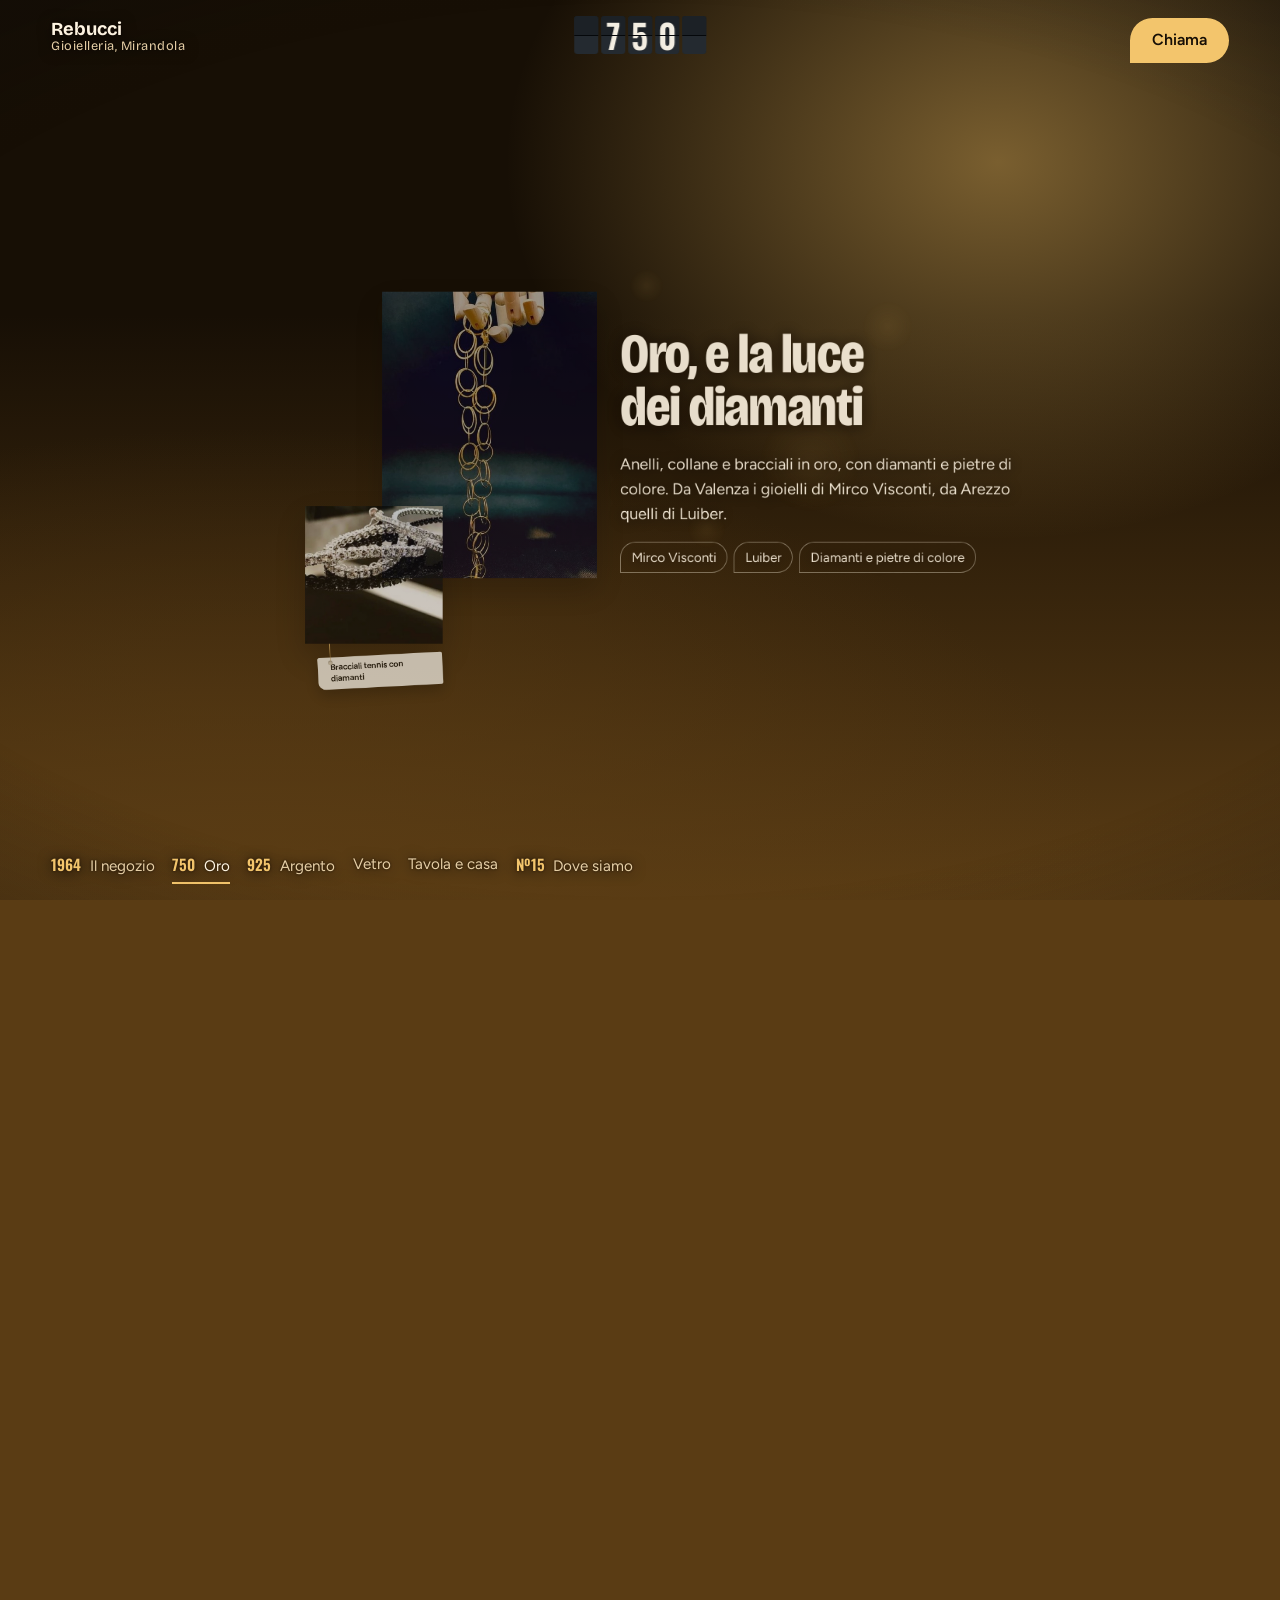
==== index.html @ 68f77fd0 "Niente nero scorrendo oltre l'ultima vetrina Blocca il rimbalzo di fine pagina (overscroll-behavior)" ====
<!doctype html>
<html lang="it" data-tone="soglia">
<head>
<meta charset="utf-8">
<meta name="viewport" content="width=device-width, initial-scale=1">
<!-- Bozza da mostrare alla cliente: togliere noindex quando il sito va online davvero -->
<meta name="robots" content="noindex, nofollow">
<title>Gioielleria Rebucci, Mirandola: gioielli, argento, vetro e oggetti per la casa</title>
<meta name="description" content="Gioielleria Rebucci, in via Cesare Battisti 15 a Mirandola. Dal 1964 gioielli in oro e argento, vetro di Murano, porcellane e oggetti per la casa.">
<meta property="og:type" content="website">
<meta property="og:locale" content="it_IT">
<meta property="og:title" content="Gioielleria Rebucci, Mirandola">
<meta property="og:description" content="Dal 1964 nel centro storico di Mirandola: oro, argento, vetro di Murano e la tavola.">
<meta property="og:url" content="https://manu-unimore.github.io/gioielleria-rebucci-preview/">
<meta property="og:image" content="https://manu-unimore.github.io/gioielleria-rebucci-preview/assets/foto/r05.jpg">
<meta name="theme-color" content="#0A1613">
<link rel="icon" href="assets/favicon.svg" type="image/svg+xml">
<link rel="apple-touch-icon" href="assets/apple-touch-icon.png">
<script>
  // Versione in profondità sempre attiva (anche su telefono), tranne con ?piatto.
  // Con "Riduci movimento" restano la profondità ma non gli effetti più mossi (classe .calmo).
  if (!/[?&]piatto(=|&|$)/.test(location.search)) {
    document.documentElement.classList.add('is-3d');
    if (matchMedia('(prefers-reduced-motion: reduce)').matches) document.documentElement.classList.add('calmo');
  }
</script>
<link rel="preconnect" href="https://fonts.googleapis.com">
<link rel="preconnect" href="https://fonts.gstatic.com" crossorigin>
<link rel="stylesheet" href="https://fonts.googleapis.com/css2?family=Bricolage+Grotesque:opsz,wdth,wght@12..96,75..100,400..800&family=Figtree:wght@400;600&family=Oswald:wght@600&display=swap">
<link rel="stylesheet" href="styles.css?v=6">
<script type="application/ld+json">
{
  "@context": "https://schema.org",
  "@type": "JewelryStore",
  "name": "Gioielleria Rebucci",
  "foundingDate": "1964",
  "telephone": "+39 347 749 6401",
  "email": "r_alessandra@me.com",
  "address": {
    "@type": "PostalAddress",
    "streetAddress": "Via Cesare Battisti 15",
    "postalCode": "41037",
    "addressLocality": "Mirandola",
    "addressRegion": "MO",
    "addressCountry": "IT"
  },
  "hasMap": "https://www.google.com/maps/search/?api=1&query=Gioielleria+Rebucci+Via+Cesare+Battisti+Mirandola",
  "sameAs": [
    "https://www.instagram.com/rebucci_gioielleria_mirandola/",
    "https://www.facebook.com/rebuccigioielleria/"
  ]
}
</script>
<script src="script.js?v=5" defer></script>
</head>
<body>
<!--
  PROPOSTA COMMERCIALE. Foto dall'archivio della gioielleria (portfolio 46vie).
  Da confermare con la titolare:
  - anno di apertura: 1964 nel testo ufficiale 46vie, 1963 sulla pagina Facebook;
  - numero civico: 15 (46vie) oppure 17 (Facebook);
  - orari di apertura: non pubblicati da nessuna parte, per ora il sito rimanda al telefono.
  Marchi e descrizioni verificati sui siti dei produttori il 17/09/2026 (vedi DESIGN.md).
-->
<a class="skip" href="#contenuto">Salta al contenuto</a>

<svg width="0" height="0" style="position:absolute" aria-hidden="true" focusable="false">
  <symbol id="gemma" viewBox="0 0 240 200">
    <path d="M70 20 H170 L230 76 L120 190 L10 76 Z M10 76 H230 M70 20 L96 76 L120 20 L144 76 L170 20 M96 76 L120 190 L144 76"
          fill="none" stroke="currentColor" stroke-width="3" stroke-linejoin="round" />
  </symbol>
</svg>

<header class="hud" role="banner">
  <a class="brand" href="#soglia"><span class="brand-name">Rebucci</span> <span class="brand-sub">Gioielleria, Mirandola</span></a>
  <p class="clock" role="img" aria-label="Vetrina: dal 1964">
    <span class="flap" data-v=" " aria-hidden="true"><span class="h t"><i> </i></span><span class="h b"><i> </i></span><span class="f ft"><i> </i></span><span class="f fb"><i> </i></span></span><span class="flap" data-v="1" aria-hidden="true"><span class="h t"><i>1</i></span><span class="h b"><i>1</i></span><span class="f ft"><i>1</i></span><span class="f fb"><i>1</i></span></span><span class="flap" data-v="9" aria-hidden="true"><span class="h t"><i>9</i></span><span class="h b"><i>9</i></span><span class="f ft"><i>9</i></span><span class="f fb"><i>9</i></span></span><span class="flap" data-v="6" aria-hidden="true"><span class="h t"><i>6</i></span><span class="h b"><i>6</i></span><span class="f ft"><i>6</i></span><span class="f fb"><i>6</i></span></span><span class="flap" data-v="4" aria-hidden="true"><span class="h t"><i>4</i></span><span class="h b"><i>4</i></span><span class="f ft"><i>4</i></span><span class="f fb"><i>4</i></span></span>
  </p>
  <a class="btn btn-call" href="tel:+393477496401">Chiama</a>
  <nav class="index" aria-label="Vetrine">
    <ol>
      <li><a href="#soglia"><span class="n">1964</span> Il negozio</a></li>
      <li><a href="#oro"><span class="n">750</span> Oro</a></li>
      <li><a href="#argento"><span class="n">925</span> Argento</a></li>
      <li><a href="#vetro">Vetro</a></li>
      <li><a href="#tavola">Tavola e casa</a></li>
      <li><a href="#visita"><span class="n">Nº15</span> Dove siamo</a></li>
    </ol>
  </nav>
</header>

<div class="stage">
  <div class="skies" aria-hidden="true">
    <div class="sky" data-tone="soglia"></div>
    <div class="sky" data-tone="oro"></div>
    <div class="sky" data-tone="argento"></div>
    <div class="sky" data-tone="vetro"></div>
    <div class="sky" data-tone="tavola"></div>
    <div class="sky" data-tone="visita"></div>
  </div>
  <main class="world" id="contenuto" tabindex="-1">

    <section class="ch" id="soglia" data-tone="soglia" data-z="0" data-code="1964" data-label="dal 1964" aria-labelledby="t-soglia">
      <div class="plane copy" data-x="-17" data-y="2" data-xm="0" data-ym="12">
        <p class="ora">Dal 1964</p>
        <h1 id="t-soglia">Gioielleria Rebucci <span class="sub">Mirandola</span></h1>
        <p class="motto">Nel cuore del centro storico.</p>
        <p class="lead">Una tradizione di gioielleria e oggettistica riconoscibile per un gusto raffinato e originale e per un costante spirito di innovazione.</p>
        <p class="hint" aria-hidden="true"><span class="hint-line"></span><span class="hint-wheel">Scorri con la rotella: si entra in vetrina</span><span class="hint-touch">Scorri col dito: si entra in vetrina</span></p>
        <p class="semplice"><a href="?piatto">Versione semplice, senza animazioni</a></p>
      </div>
      <figure class="plane photo square" data-dz="520" data-x="24" data-y="-3" data-xm="0" data-ym="-30">
        <button class="zoom" type="button" aria-label="Ingrandisci: Anello con una fila di brillanti su fondo blu scuro">
        <img src="assets/foto/r05.jpg" width="1136" height="1079" fetchpriority="high"
             alt="Anello con una fila di brillanti su fondo blu scuro">
        </button>
        <figcaption class="cartellino"><b>Anello con brillanti</b></figcaption>
      </figure>
      <div class="plane deco gem" data-dz="780" data-x="60" data-y="36" data-xm="40" data-ym="-44" aria-hidden="true"><svg><use href="#gemma"/></svg></div>
      <div class="plane deco gem small-gem" data-dz="1040" data-x="20" data-y="-52" data-xm="-40" data-ym="-46" aria-hidden="true"><svg><use href="#gemma"/></svg></div>
    </section>

    <section class="ch" id="oro" data-tone="oro" data-z="1600" data-code="750" data-label="oro, 750 millesimi" aria-labelledby="t-oro">
      <div class="plane copy" data-x="18" data-y="0" data-xm="0" data-ym="12">
        <p class="ora">750 millesimi</p>
        <h2 id="t-oro">Oro, e la luce dei diamanti</h2>
        <p class="lead">Anelli, collane e bracciali in oro, con diamanti e pietre di colore. Da Valenza i gioielli di Mirco Visconti, da Arezzo quelli di Luiber.</p>
        <ul class="items">
          <li>Mirco Visconti</li>
          <li>Luiber</li>
          <li>Diamanti e pietre di colore</li>
        </ul>
      </div>
      <figure class="plane photo tall" data-dz="500" data-x="-21" data-y="-3" data-xm="-8" data-ym="-24">
        <button class="zoom" type="button" aria-label="Ingrandisci: Collana a maglie ovali dorate appesa a una mano di legno">
        <img src="assets/foto/r26.jpg" width="593" height="721" loading="lazy" decoding="async"
             alt="Collana a maglie ovali dorate appesa a una mano di legno">
        </button>
        <figcaption class="cartellino destra"><b>Collana a maglie ovali</b></figcaption>
      </figure>
      <figure class="plane photo small" data-dz="300" data-x="-33" data-y="22" data-xm="24" data-ym="-16">
        <button class="zoom" type="button" aria-label="Ingrandisci: Bracciali tennis con diamanti su un piano nero lucido">
        <img src="assets/foto/r11.jpg" width="552" height="577" loading="lazy" decoding="async"
             alt="Bracciali tennis con diamanti su un piano nero lucido">
        </button>
        <figcaption class="cartellino"><b>Bracciali tennis con diamanti</b></figcaption>
      </figure>
      <div class="plane deco glints" data-dz="700" data-x="0" data-y="-8" data-xm="0" data-ym="-8" aria-hidden="true"><i></i><i></i><i></i><i></i><i></i><i></i></div>
    </section>

    <section class="ch" id="argento" data-tone="argento" data-z="3200" data-code="925" data-label="argento, 925 millesimi" aria-labelledby="t-argento">
      <div class="plane copy" data-x="-17" data-y="1" data-xm="0" data-ym="12">
        <p class="ora">925 millesimi</p>
        <h2 id="t-argento">Argento da portare e da tenere in casa</h2>
        <p class="lead">Le fusioni di Giovanni Raspini, l&rsquo;argenteria decorativa di Argenesi e i gioielli in argento di Le Monde des Bijoux: da indossare, da regalare, da mettere in casa.</p>
        <ul class="items">
          <li>Giovanni Raspini</li>
          <li>Argenesi</li>
          <li>Le Monde des Bijoux</li>
        </ul>
      </div>
      <figure class="plane photo tall" data-dz="540" data-x="22" data-y="-3" data-xm="8" data-ym="-28">
        <button class="zoom" type="button" aria-label="Ingrandisci: Barattolo in vetro con coperchio a coccodrillo, cornice, anello e bracciali di Giovanni Raspini">
        <img src="assets/foto/r13.jpg" width="801" height="962" loading="lazy" decoding="async"
             alt="Barattolo in vetro con coperchio a coccodrillo, cornice, anello e bracciali di Giovanni Raspini">
        </button>
        <figcaption class="cartellino"><b>Barattolo e bracciali</b><span>Giovanni Raspini</span></figcaption>
      </figure>
      <figure class="plane photo small" data-dz="320" data-x="34" data-y="23" data-xm="-26" data-ym="-30">
        <button class="zoom" type="button" aria-label="Ingrandisci: Pendente in argento a forma di corona, tra foglie e bacche">
        <img src="assets/foto/r25.jpg" width="561" height="532" loading="lazy" decoding="async"
             alt="Pendente in argento a forma di corona, tra foglie e bacche">
        </button>
        <figcaption class="cartellino"><b>Pendente a corona</b><span>Argento</span></figcaption>
      </figure>
      <div class="plane deco gem" data-dz="860" data-x="62" data-y="-40" data-xm="40" data-ym="-44" aria-hidden="true"><svg><use href="#gemma"/></svg></div>
    </section>

    <section class="ch" id="vetro" data-tone="vetro" data-z="4800" data-code="VETRO" data-label="vetro" aria-labelledby="t-vetro">
      <div class="plane copy" data-x="17" data-y="1" data-xm="0" data-ym="12">
        <p class="ora">Vetro</p>
        <h2 id="t-vetro">Vetro di Murano e cristallo</h2>
        <p class="lead">Accanto ai gioielli, bicchieri, calici e lampade: il vetro di Murano e gli oggetti di Zafferano, da guardare in controluce.</p>
        <ul class="items">
          <li>Murano</li>
          <li>Zafferano</li>
        </ul>
      </div>
      <figure class="plane photo tall" data-dz="560" data-x="-22" data-y="-3" data-xm="-8" data-ym="-22">
        <button class="zoom" type="button" aria-label="Ingrandisci: Bicchieri in vetro soffiato blu e azzurro, a righe, a spirale e a pois">
        <img src="assets/foto/r20-vetro-blu.jpg" width="492" height="589" loading="lazy" decoding="async"
             alt="Bicchieri in vetro soffiato blu e azzurro, a righe, a spirale e a pois">
        </button>
        <figcaption class="cartellino destra"><b>Bicchieri in vetro soffiato</b></figcaption>
      </figure>
      <figure class="plane photo small" data-dz="300" data-x="-35" data-y="23" data-xm="24" data-ym="-14">
        <button class="zoom" type="button" aria-label="Ingrandisci: Calice da vino in cristallo su fondo nero">
        <img src="assets/foto/r19.jpg" width="685" height="630" loading="lazy" decoding="async"
             alt="Calice da vino in cristallo su fondo nero">
        </button>
        <figcaption class="cartellino"><b>Calice in cristallo</b></figcaption>
      </figure>
      <div class="plane deco glints cool" data-dz="700" data-x="0" data-y="-8" data-xm="0" data-ym="-8" aria-hidden="true"><i></i><i></i><i></i><i></i><i></i><i></i></div>
    </section>

    <section class="ch" id="tavola" data-tone="tavola" data-z="6400" data-code="CASA" data-label="tavola e casa" aria-labelledby="t-tavola">
      <div class="plane copy center" data-x="0" data-y="4" data-xm="0" data-ym="10">
        <p class="ora">Tavola e casa</p>
        <h2 id="t-tavola">La tavola, la casa, i regali</h2>
        <p class="lead">Porcellane di Capodimonte Sbordone, ceramiche Lamart, gli oggetti di Mario Luca Giusti, la biancheria di Le Jacquard Fran&ccedil;ais e le bomboniere Hervit. Per apparecchiare, per regalare, per le ricorrenze.</p>
        <ul class="items">
          <li>Sbordone</li>
          <li>Lamart</li>
          <li>Mario Luca Giusti</li>
          <li>Le Jacquard Fran&ccedil;ais</li>
          <li>Hervit</li>
        </ul>
      </div>
      <figure class="plane photo frame" data-dz="260" data-x="-44" data-y="-6" data-xm="-40" data-ym="-28" data-ry="62">
        <button class="zoom" type="button" aria-label="Ingrandisci: Piatti in porcellana decorati con pietre preziose dipinte in blu">
        <img src="assets/foto/r15.jpg" width="1180" height="1122" loading="lazy" decoding="async"
             alt="Piatti in porcellana decorati con pietre preziose dipinte in blu">
        </button>
        <figcaption class="cartellino"><b>Piatti con pietre dipinte</b><span>Porcellana</span></figcaption>
      </figure>
      <figure class="plane photo frame" data-dz="620" data-x="44" data-y="-4" data-xm="40" data-ym="-30" data-ry="-62">
        <button class="zoom" type="button" aria-label="Ingrandisci: Piatti decorati e calici in cristallo apparecchiati su un tavolo scuro">
        <img src="assets/foto/r14.jpg" width="1180" height="1122" loading="lazy" decoding="async"
             alt="Piatti decorati e calici in cristallo apparecchiati su un tavolo scuro">
        </button>
        <figcaption class="cartellino"><b>La tavola apparecchiata</b></figcaption>
      </figure>
      <figure class="plane photo frame" data-dz="980" data-x="-52" data-y="-2" data-xm="-40" data-ym="-34" data-ry="62">
        <button class="zoom" type="button" aria-label="Ingrandisci: Tazza e barattolo in porcellana con decori floreali">
        <img src="assets/foto/r18.jpg" width="593" height="621" loading="lazy" decoding="async"
             alt="Tazza e barattolo in porcellana con decori floreali">
        </button>
        <figcaption class="cartellino"><b>Tazza e barattolo a fiori</b><span>Porcellana</span></figcaption>
      </figure>
    </section>

    <section class="ch" id="visita" data-tone="visita" data-z="8000" data-code="Nº15" data-label="via Cesare Battisti 15" aria-labelledby="t-visita">
      <div class="plane copy visit" data-x="-17" data-y="0" data-xm="0" data-ym="6">
        <p class="ora">Nº 15</p>
        <h2 id="t-visita">Vieni a trovarci in centro</h2>
        <dl class="hours">
          <div><dt>Indirizzo</dt><dd>Via Cesare Battisti 15, 41037 Mirandola (MO)</dd></div>
          <div><dt>Telefono</dt><dd><a href="tel:+393477496401">347 749 6401</a></dd></div>
          <div><dt>Email</dt><dd><a href="mailto:r_alessandra@me.com">r_alessandra@me.com</a></dd></div>
        </dl>
        <p class="note">Per orari, appuntamenti e richieste su un pezzo in particolare, telefona o scrivi ad Alessandra.</p>
        <p class="actions">
          <a class="btn" id="cta-call" href="tel:+393477496401">Chiama</a>
          <a class="btn btn-ghost" href="mailto:r_alessandra@me.com">Scrivi</a>
          <a class="btn btn-ghost" href="https://www.google.com/maps/search/?api=1&amp;query=Gioielleria+Rebucci+Via+Cesare+Battisti+Mirandola" target="_blank" rel="noopener">Apri in Google Maps</a>
        </p>
        <p class="fine"><a href="https://www.instagram.com/rebucci_gioielleria_mirandola/" target="_blank" rel="noopener">Instagram</a> &middot; <a href="https://www.facebook.com/rebuccigioielleria/" target="_blank" rel="noopener">Facebook</a></p>
      </div>
      <figure class="plane photo tall" data-dz="620" data-x="30" data-y="-2" data-xm="0" data-ym="-54">
        <button class="zoom" type="button" aria-label="Ingrandisci: Anelli con pietre di colore sugli espositori neri della vetrina">
        <img src="assets/foto/r08.jpg" width="1136" height="1079" loading="lazy" decoding="async"
             alt="Anelli con pietre di colore sugli espositori neri della vetrina">
        </button>
        <figcaption class="cartellino"><b>Anelli con pietre di colore</b></figcaption>
      </figure>
    </section>

  </main>
</div>
<div class="vignette" aria-hidden="true"></div>
<div class="sweep" aria-hidden="true"></div>
<div class="ingresso" aria-hidden="true">
  <p class="insegna">Rebucci</p>
  <p class="insegna-sub">Gioielleria &middot; Mirandola &middot; dal 1964</p>
  <p class="insegna-hint">Scorri per entrare</p>
</div>
<dialog class="luce" id="luce" closedby="any" aria-label="Foto ingrandita">
  <button class="luce-chiudi btn btn-ghost" type="button">Chiudi</button>
  <img alt="">
  <p class="luce-testo"></p>
</dialog>
<div class="spacer" aria-hidden="true"></div>
</body>
</html>
---- styles.css ----
/* Gioielleria Rebucci: dentro la vetrina, in profondità. Token in DESIGN.md */

/* ---------- Toni per materiale ---------- */
[data-tone="soglia"]  { --sky-a:#0A1613; --sky-b:#1E3A34; --glow:#C9A25E; --ink:#F2EFE7; --soft:#B9C6BF; --accent:#D8B06A; --on-accent:#0A1613; }
[data-tone="oro"]     { --sky-a:#170F05; --sky-b:#5A3C14; --glow:#F2C063; --ink:#FFF5E3; --soft:#E6CFA6; --accent:#F3C56C; --on-accent:#170F05; }
[data-tone="argento"] { --sky-a:#B7BEC3; --sky-b:#E9ECEC; --glow:#FFFFFF; --ink:#121619; --soft:#394248; --accent:#22343D; --on-accent:#F2F5F6; }
[data-tone="vetro"]   { --sky-a:#041A18; --sky-b:#0C5249; --glow:#45D4B8; --ink:#E8FBF6; --soft:#AEE0D5; --accent:#7EE2CD; --on-accent:#041A18; }
[data-tone="tavola"]  { --sky-a:#CFD8E6; --sky-b:#F3F1EC; --glow:#FFFFFF; --ink:#0F1A33; --soft:#33415E; --accent:#1F3F8F; --on-accent:#F4F6FB; }
[data-tone="visita"]  { --sky-a:#06100E; --sky-b:#132622; --glow:#A67C3D; --ink:#ECEAE3; --soft:#ADB8B2; --accent:#C9A25E; --on-accent:#06100E; }

:root {
  --f-display: "Bricolage Grotesque", "Arial Narrow", system-ui, sans-serif;
  --f-body: "Figtree", system-ui, -apple-system, "Segoe UI", sans-serif;
  --f-flap: "Oswald", "Arial Narrow", Impact, sans-serif;
  --gutter: max(1rem, 4vw);
}

*, *::before, *::after { box-sizing: border-box; }
html { color-scheme: dark; -webkit-text-size-adjust: 100%; }
body {
  margin: 0;
  font: 400 1.0625rem/1.55 var(--f-body);
  background: #06100E;
  color: #ECEAE3;
}
img { display: block; max-width: 100%; height: auto; }
figure { margin: 0; }
a { color: inherit; }

h1, h2 {
  font-family: var(--f-display);
  font-variation-settings: "wdth" 82;
  font-weight: 760;
  line-height: .95;
  letter-spacing: -.02em;
  margin: 0 0 .35em;
  text-wrap: balance;
}
h1 { font-size: clamp(3rem, 8.4vw, 7.4rem); }
h1 .sub { display: block; font-weight: 420; font-size: .52em; letter-spacing: 0; color: var(--accent); margin-top: .12em; }
h2 { font-size: clamp(2.3rem, 5.6vw, 4.8rem); }

.skip {
  position: fixed; left: 1rem; top: -4rem; z-index: 100;
  background: #FFFFFF; color: #0A1613; padding: .7rem 1rem; font-weight: 600; text-decoration: none;
}
.skip:focus { top: 1rem; }

/* Focus a doppio anello: leggibile su cieli chiari e scuri */
:focus-visible {
  outline: 2px solid #FFFFFF;
  outline-offset: 3px;
  box-shadow: 0 0 0 6px #0A1613;
  border-radius: 2px;
}
main:focus { outline: none; box-shadow: none; }

.btn {
  display: inline-block;
  padding: .8em 1.25em;
  font: 600 1rem/1 var(--f-body);
  text-decoration: none;
  background: var(--accent);
  color: var(--on-accent);
  border: 2px solid var(--accent);
  border-radius: 999px 999px 999px 4px;
}
.btn-ghost { background: transparent; color: var(--ink); border-color: currentColor; }
.btn:hover { background: var(--ink); border-color: var(--ink); color: var(--sky-a); }

/* ---------- HUD ---------- */
.hud {
  color: var(--ink);
  font-size: .95rem;
}
.brand { text-decoration: none; font-family: var(--f-display); font-weight: 700; font-size: 1.15rem; line-height: 1.1; }
.brand-sub { font-weight: 400; color: var(--soft); }
.index ol { list-style: none; margin: 0; padding: 0; display: flex; flex-wrap: wrap; gap: .25rem 1.1rem; }
.index a { text-decoration: none; display: inline-block; padding: .35rem 0; color: var(--soft); }
.index a:hover, .index a[aria-current="step"] { color: var(--ink); }
.index .n { font-family: var(--f-flap); font-weight: 600; font-variant-numeric: tabular-nums; margin-right: .3em; color: var(--accent); }

/* Orologio a palette */
.clock { display: none; margin: 0; align-items: center; gap: .18rem; font: 600 2.1rem/1 var(--f-flap); }
.colon { color: var(--ink); padding-inline: .05rem; transform: translateY(-.08em); }
.flap { position: relative; display: inline-block; width: 1.5rem; height: 2.4rem; perspective: 240px; color: #F3EEE2; }
.flap .h, .flap .f {
  position: absolute; left: 0; right: 0; height: 50%; overflow: hidden;
  background: #1C2126;
  backface-visibility: hidden;
}
.flap i { display: block; height: 2.4rem; line-height: 2.4rem; text-align: center; font-style: normal; }
.flap .t, .flap .ft { top: 0; border-radius: 3px 3px 0 0; transform-origin: 50% 100%; }
.flap .b, .flap .fb { bottom: 0; border-radius: 0 0 3px 3px; transform-origin: 50% 0; }
.flap .b i, .flap .fb i { transform: translateY(-50%); }
.flap .b, .flap .fb { background: #242A30; }
.flap::after { content: ""; position: absolute; left: 0; right: 0; top: calc(50% - .5px); height: 1px; background: #05080B; }
.flap .fb { transform: rotateX(90deg); }
.flap.go .ft { animation: flap-top .22s ease-in var(--delay, 0s) forwards; }
.flap.go .fb { animation: flap-bottom .22s ease-out calc(var(--delay, 0s) + .22s) forwards; }
@keyframes flap-top { to { transform: rotateX(-90deg); } }
@keyframes flap-bottom { from { transform: rotateX(90deg); } to { transform: rotateX(0); } }

/* ---------- Versione piatta (default senza JS, ?piatto, reduced motion) ---------- */
html:not(.is-3d) .hud {
  position: sticky; top: 0; z-index: 20;
  display: flex; flex-wrap: wrap; align-items: center; gap: .6rem 1.5rem;
  padding: .8rem var(--gutter);
  background: #0A1613; color: #F2EFE7;
  --ink:#F2EFE7; --soft:#B9C6BF; --accent:#D8B06A; --on-accent:#0A1613;
}
html:not(.is-3d) .btn-call { margin-left: auto; }
html:not(.is-3d) .index { flex-basis: 100%; }
html:not(.is-3d) .skies, html:not(.is-3d) .spacer, html:not(.is-3d) .vignette,
html:not(.is-3d) .deco, html:not(.is-3d) .hint { display: none; }
html:not(.is-3d) .brand-sub { display: none; }

.ch {
  display: grid;
  grid-template-columns: repeat(auto-fit, minmax(min(100%, 20rem), 1fr));
  gap: 2rem 3rem;
  align-items: center;
  padding: clamp(3.5rem, 9vw, 7rem) var(--gutter);
  color: var(--ink);
  background:
    radial-gradient(60% 70% at 85% 10%, color-mix(in srgb, var(--glow) 35%, transparent), transparent 70%),
    linear-gradient(170deg, var(--sky-a), var(--sky-b));
  scroll-margin-top: 7rem;
}
.copy { max-width: 36rem; }
.lead { font-size: clamp(1.1rem, 1.6vw, 1.3rem); margin: 0 0 1rem; }
.ora { margin: 0 0 .6rem; font: 600 1.3rem/1 var(--f-flap); color: var(--accent); }
.motto { font-family: var(--f-display); font-size: clamp(1.3rem, 2.4vw, 1.9rem); margin: 0 0 1rem; color: var(--soft); }
.motto [lang="grc"] { color: var(--ink); font-style: italic; }
.items { list-style: none; padding: 0; margin: 1.2rem 0 0; display: flex; flex-wrap: wrap; gap: .5rem; }
.items li { padding: .35em .8em; border: 1.5px solid color-mix(in srgb, var(--ink) 45%, transparent); border-radius: 999px 999px 999px 4px; }
.photo img { width: 100%; object-fit: cover; }
.photo.tall img { aspect-ratio: 3 / 4; }
.photo.wide img { aspect-ratio: 3 / 2; }
.photo.small img, .photo.square img { aspect-ratio: 1; }
/* Teche da vetrina: passepartout verde e filetto in ottone */
.frame { padding: clamp(.6rem, 1.4vw, 1.1rem); background: #132622; border: 2px solid #A67C3D; }
.frame img { aspect-ratio: 1; outline: 1px solid color-mix(in srgb, #C9A25E 60%, transparent); outline-offset: -8px; }
#tavola .copy { grid-column: 1 / -1; }
.photo img { box-shadow: 0 1.4rem 3rem rgba(0, 0, 0, .28); }

.hours { margin: 1.2rem 0; display: grid; gap: .6rem; }
.hours div { display: flex; flex-wrap: wrap; justify-content: space-between; gap: .2rem 1.5rem; border-bottom: 1px solid color-mix(in srgb, var(--ink) 30%, transparent); padding-bottom: .5rem; }
.hours dt { color: var(--soft); }
.hours dd { margin: 0; font-weight: 600; font-variant-numeric: tabular-nums; }
.hours dd a { color: var(--accent); }
.note { margin: 0 0 1.2rem; color: var(--soft); max-width: 34rem; }
address { font-style: normal; margin: 0 0 1.4rem; }
address a { color: var(--accent); font-weight: 600; }
.actions { display: flex; flex-wrap: wrap; gap: .8rem; margin: 0 0 1.4rem; }
.fine { font-size: .85rem; color: var(--soft); margin: 0; }

/* ---------- Versione in profondità ---------- */
.is-3d body { overflow-x: hidden; }
.is-3d .spacer { width: 1px; }
.is-3d .stage {
  position: fixed; inset: 0; overflow: hidden;
}
.is-3d .skies { position: absolute; inset: 0; }
.is-3d .sky {
  position: absolute; inset: 0; opacity: 0;
  background:
    radial-gradient(55% 60% at 78% 18%, color-mix(in srgb, var(--glow) 45%, transparent), transparent 70%),
    radial-gradient(90% 70% at 20% 100%, color-mix(in srgb, var(--sky-b) 90%, transparent), transparent 75%),
    linear-gradient(180deg, var(--sky-a), var(--sky-a) 35%, var(--sky-b));
  will-change: opacity;
}
.is-3d .sky:first-child { opacity: 1; }
/* il mondo non intercetta i clic: li ricevono solo i piani vicini (.is-live) */
.is-3d .world { position: absolute; inset: 0; pointer-events: none; }
.is-3d .ch { display: contents; }
.is-3d .ora { position: absolute; width: 1px; height: 1px; overflow: hidden; clip-path: inset(50%); white-space: nowrap; }
.is-3d .plane {
  position: absolute; left: 50%; top: 50%;
  transform: translate(-50%, -50%);
  opacity: 0;
  pointer-events: none;
  will-change: transform, opacity;
  backface-visibility: hidden;
}
.is-3d .plane * { pointer-events: none; }
.is-3d .plane.is-live, .is-3d .plane.is-live * { pointer-events: auto; }
.is-3d .copy { width: min(34rem, 86vw); text-shadow: 0 1px 18px color-mix(in srgb, var(--sky-a) 80%, transparent); }
.is-3d .copy.center { text-align: center; }
.is-3d .copy.center .lead { margin-inline: auto; max-width: 30rem; }
.is-3d .photo.tall { width: min(30vw, 26rem); }
.is-3d .photo.wide { width: min(44vw, 44rem); }
.is-3d .photo.small { width: min(17vw, 15rem); }
.is-3d .photo.square { width: min(32vw, 30rem); }
.is-3d .frame { width: min(27vw, 28rem); }
.is-3d .visit { width: min(36rem, 88vw); }
.is-3d .visit h2 { font-size: clamp(2rem, 4.2vw, 3.6rem); }

.hint { display: flex; align-items: center; gap: .8rem; color: var(--soft); font-size: .95rem; margin: 1.6rem 0 0; }
.hint-line { width: 3rem; height: 2px; background: var(--accent); transform-origin: 0 50%; animation: hint 2.4s ease-in-out infinite; }
@keyframes hint { 0%, 100% { transform: scaleX(.25); } 50% { transform: scaleX(1); } }

/* Gemme a filo: passano ai lati come le piante di un giardino d'inverno */
.gem { color: color-mix(in srgb, var(--accent) 30%, transparent); width: min(26vw, 22rem); }
.gem.small-gem { width: min(14vw, 12rem); }
.gem svg { display: block; width: 100%; height: auto; aspect-ratio: 240 / 200; }

.glints { width: 90vw; height: 70vh; }
.glints i { position: absolute; border-radius: 50%; width: 12vmin; height: 12vmin; background: radial-gradient(circle, color-mix(in srgb, var(--glow) 70%, transparent), transparent 68%); }
.glints i:nth-child(1) { left: 4%; top: 10%; }
.glints i:nth-child(2) { left: 22%; top: 62%; width: 20vmin; height: 20vmin; }
.glints i:nth-child(3) { left: 48%; top: 4%; width: 8vmin; height: 8vmin; }
.glints i:nth-child(4) { left: 70%; top: 48%; width: 24vmin; height: 24vmin; }
.glints i:nth-child(5) { left: 88%; top: 14%; }
.glints i:nth-child(6) { left: 58%; top: 80%; width: 9vmin; height: 9vmin; }
.glints.cool i:nth-child(odd) { background: radial-gradient(circle, color-mix(in srgb, #D8FFF6 55%, transparent), transparent 68%); }

.is-3d .vignette {
  position: fixed; inset: 0; pointer-events: none; z-index: 5;
  background: radial-gradient(120% 90% at 50% 50%, transparent 55%, rgba(3, 6, 10, .55));
}

.is-3d .hud { position: fixed; inset: 0; z-index: 10; pointer-events: none; transition: color .6s; }
.is-3d .hud > * { pointer-events: auto; }
.is-3d .brand { position: absolute; left: var(--gutter); top: 1.2rem; }
.is-3d .brand-sub { display: block; font-size: .8rem; letter-spacing: .04em; }
.is-3d .clock { display: flex; position: absolute; left: 50%; top: 1rem; transform: translateX(-50%); }
.is-3d .btn-call { position: absolute; right: var(--gutter); top: 1.1rem; }
.is-3d .index { position: absolute; left: var(--gutter); right: var(--gutter); bottom: 1rem; }
.is-3d .index a[aria-current="step"] { box-shadow: inset 0 -2px 0 var(--accent); }

@media (max-width: 760px), (max-aspect-ratio: 4/5) {
  body { font-size: 1rem; }
  .is-3d .brand { font-size: .95rem; top: .9rem; }
  .is-3d .clock { top: auto; bottom: 3.6rem; left: var(--gutter); transform: none; font-size: 1.6rem; }
  .is-3d .flap { width: 1.15rem; height: 1.8rem; }
  .is-3d .flap i { height: 1.8rem; line-height: 1.8rem; }
  .is-3d .btn-call { top: .8rem; padding: .7em 1em; font-size: .95rem; }
  .is-3d .index { bottom: .4rem; overflow-x: auto; scrollbar-width: none; }
  .is-3d .index ol { flex-wrap: nowrap; white-space: nowrap; padding-bottom: .2rem; }
  .is-3d .photo.tall { width: 56vw; }
  .is-3d .photo.wide { width: 80vw; }
  .is-3d .photo.small { width: 32vw; }
  .is-3d .frame { width: 44vw; }
  .is-3d .gem { width: 38vw; }
  .is-3d .gem.small-gem { width: 22vw; }
  .is-3d .photo.square { width: 62vw; }
  .is-3d h1 { font-size: clamp(2.6rem, 13vw, 4rem); }
  .is-3d h2 { font-size: clamp(2rem, 9.5vw, 3rem); }
  .is-3d .visit h2 { font-size: clamp(1.7rem, 8vw, 2.4rem); }
  .is-3d .lead { font-size: 1.02rem; }
}
.hint-touch { display: none; }
.hint-line { flex: none; }
@media (hover: none) and (pointer: coarse) {
  .hint-wheel { display: none; }
  .hint-touch { display: inline; }
}
@media (max-width: 760px), (max-aspect-ratio: 4/5) {
  html:not(.is-3d) .index { overflow-x: auto; }
  html:not(.is-3d) .index ol { flex-wrap: nowrap; white-space: nowrap; }
  html:not(.is-3d) .ch { scroll-margin-top: 6rem; }
}

.is-3d .copy.center .items { justify-content: center; }

/* Tavola: testo più stretto, così la cornice in fondo non gli passa sotto */
.is-3d #tavola .copy { width: min(30rem, 86vw); }

/* HUD leggibile anche quando una foto scura o chiara gli passa dietro */
.is-3d .brand, .is-3d .index a {
  text-shadow: 0 1px 14px color-mix(in srgb, var(--sky-a) 90%, transparent), 0 0 3px color-mix(in srgb, var(--sky-a) 70%, transparent);
}

/* ---------- Foto in primo piano ---------- */
.zoom { display: block; width: 100%; padding: 0; border: 0; background: none; cursor: zoom-in; color: inherit; }
.luce { border: 0; padding: 0; background: transparent; color: #F2EFE7; max-width: min(92vw, 70rem); max-height: 92dvh; overflow: visible; }
.luce::backdrop { background: rgba(4, 10, 9, .86); backdrop-filter: blur(6px); }
.luce img { display: block; max-width: 100%; max-height: 78dvh; width: auto; margin: 0 auto; box-shadow: 0 2rem 5rem rgba(0, 0, 0, .5); }
.luce-testo { margin: .9rem 0 0; text-align: center; font-weight: 600; }
.luce-chiudi { position: absolute; top: -3.4rem; right: 0; --ink: #F2EFE7; --sky-a: #0A1613; padding: .6em 1em; }
.luce[open] { animation: luce-in .35s cubic-bezier(.2, .8, .2, 1); }
@keyframes luce-in { from { opacity: 0; transform: scale(.94); } }
html:has(.luce[open]) { overflow: hidden; }

/* ---------- Cartellini da vetrina ---------- */
.cartellino { margin: .6rem 0 0; font-size: .85rem; line-height: 1.3; color: var(--soft); }
.cartellino b { display: block; font-weight: 600; color: var(--ink); }
.is-3d .photo { position: absolute; }
.is-3d .cartellino {
  position: absolute; left: 1.2rem; top: calc(100% + 1.4rem); margin: 0;
  min-width: 9rem; max-width: 15rem; padding: .45rem .75rem .5rem 1.25rem;
  background: #F4F0E6; color: #5A503E; border-radius: 3px 3px 3px 12px;
  box-shadow: 0 .6rem 1.4rem rgba(0, 0, 0, .28);
  opacity: 0; transform: translateY(-.6rem) rotate(-3deg); transform-origin: 1.25rem 0;
  transition: opacity .45s ease, transform .7s cubic-bezier(.2, .8, .2, 1);
}
.is-3d .cartellino.destra { left: auto; right: 1.2rem; transform: translateY(-.6rem) rotate(3deg); }
.is-3d .cartellino b { color: #1A160F; }
.is-3d .cartellino span { font-size: .78rem; letter-spacing: .04em; }
.is-3d .cartellino::before { content: ""; position: absolute; left: 1.25rem; bottom: calc(100% - .55rem); width: 1px; height: 1.95rem; background: #C9A25E; }
.is-3d .cartellino::after { content: ""; position: absolute; left: calc(1.25rem - 3px); top: .3rem; width: 7px; height: 7px; border-radius: 50%; background: #D9CFB9; box-shadow: inset 0 1px 2px rgba(0, 0, 0, .35); }
.is-3d .plane.is-live .cartellino { opacity: 1; transform: rotate(-3deg); }
.is-3d .plane.is-live .cartellino.destra { transform: rotate(3deg); }
@media (max-width: 760px), (max-aspect-ratio: 4/5) { .is-3d .cartellino { display: none; } }

/* ---------- Luce del cursore sui gioielli ---------- */
@property --mx { syntax: "<number>"; inherits: true; initial-value: .3; }
@property --my { syntax: "<number>"; inherits: true; initial-value: .25; }
.is-3d .zoom { position: relative; }
.is-3d .zoom::after {
  content: ""; position: absolute; inset: 0; pointer-events: none;
  background: radial-gradient(45% 45% at calc(var(--mx) * 100%) calc(var(--my) * 100%), rgba(255, 255, 255, .32), transparent 70%);
  mix-blend-mode: overlay;
}

/* ---------- Riflesso nel passaggio tra vetrine ---------- */
html:not(.is-3d) .sweep, html:not(.is-3d) .ingresso { display: none; }
.is-3d .sweep {
  position: fixed; top: 0; bottom: 0; left: -50%; right: -50%; z-index: 6; pointer-events: none; opacity: 0;
  background: linear-gradient(105deg, transparent 36%, rgba(255, 246, 224, 0) 41%, rgba(255, 246, 224, .5) 50%, rgba(255, 246, 224, 0) 59%, transparent 64%);
  mix-blend-mode: screen;
  transform: translateX(calc((var(--s, 0) - .5) * 100%));
  will-change: transform, opacity;
}

/* ---------- Scritta dorata sul vetro d'ingresso ---------- */
.is-3d .ingresso {
  position: fixed; inset: 0; z-index: 8; pointer-events: none;
  display: grid; place-content: center; justify-items: center; gap: .6rem; text-align: center;
  background:
    linear-gradient(115deg, transparent 18%, rgba(255, 255, 255, .08) 24%, transparent 31%, transparent 57%, rgba(255, 255, 255, .05) 61%, transparent 66%),
    radial-gradient(120% 90% at 50% 42%, rgba(10, 24, 20, .8), rgba(4, 10, 9, .95));
  backdrop-filter: blur(14px);
  transform-origin: 50% 45%;
  will-change: opacity, transform;
}
.insegna {
  margin: 0; font-family: var(--f-display); font-variation-settings: "wdth" 82; font-weight: 760;
  font-size: clamp(4rem, 17vw, 15rem); line-height: .9; letter-spacing: -.02em;
  background: linear-gradient(180deg, #F6E3B4 0%, #D8B06A 40%, #9B7236 62%, #E9CD8F 100%);
  -webkit-background-clip: text; background-clip: text; color: transparent;
  filter: drop-shadow(0 2px 0 rgba(60, 40, 10, .55)) drop-shadow(0 14px 30px rgba(0, 0, 0, .45));
}
.insegna-sub { margin: 0; color: #E9D9B0; letter-spacing: .3em; text-transform: uppercase; font-size: clamp(.65rem, 1.6vw, .85rem); }
.insegna-hint { margin: 1.6rem 0 0; color: rgba(242, 239, 231, .75); font-size: .95rem; }

/* Schermi larghi ma non molto (tablet in orizzontale, portatili piccoli): il testo segue la larghezza */
@media (min-width: 761px) and (min-aspect-ratio: 4/5) {
  .is-3d .copy { width: min(34rem, 40vw); }
  .is-3d .visit { width: min(36rem, 44vw); }
}

/* Telefoni con schermo basso (iPhone SE e simili): foto e titoli più piccoli */
@media (max-width: 760px) and (max-height: 700px) {
  .is-3d .photo.tall { width: 38vw; }
  .is-3d .photo.square { width: 42vw; }
  .is-3d .photo.small { width: 24vw; }
  .is-3d .frame { width: 30vw; }
  .is-3d h1 { font-size: clamp(2.1rem, 10.5vw, 2.8rem); }
  .is-3d h2 { font-size: clamp(1.6rem, 7.6vw, 2.2rem); }
  .is-3d .visit h2 { font-size: clamp(1.5rem, 7vw, 2rem); }
  .is-3d .lead, .is-3d .note { font-size: .92rem; margin-bottom: .6rem; }
  .is-3d .motto { font-size: 1.15rem; margin-bottom: .6rem; }
  .is-3d .items { margin-top: .7rem; gap: .35rem; }
  .is-3d .items li { font-size: .82rem; }
  .is-3d .hours { margin: .7rem 0; gap: .35rem; }
  .is-3d .actions { margin-bottom: .7rem; }
  .is-3d .hint { margin-top: .8rem; }
  .is-3d #visita .photo.tall { width: 30vw; }
  /* il tabellone in basso finirebbe sui link: su schermi così bassi basta l'indice */
  .is-3d .clock { display: none; }
}

/* Telefono: niente sfocatura a tutto schermo sull'ingresso (pesante), basta un vetro più scuro */
@media (max-width: 760px), (max-aspect-ratio: 4/5) {
  .is-3d .ingresso { backdrop-filter: none; background:
    linear-gradient(115deg, transparent 18%, rgba(255, 255, 255, .07) 24%, transparent 31%),
    radial-gradient(120% 90% at 50% 42%, rgba(10, 24, 20, .92), rgba(4, 10, 9, .98)); }
}

/* Link alla versione semplice: solo nella versione in profondità */
.semplice { margin: .8rem 0 0; font-size: .85rem; }
.semplice a { color: var(--soft); }
html:not(.is-3d) .semplice { display: none; }

/* Riduci movimento: profondità sì, effetti di contorno no */
.calmo .ingresso, .calmo .sweep { display: none; }
.calmo .hint-line { animation: none; }

/* Fine corsa: nessun rimbalzo oltre l'ultima vetrina (iPhone), e se il browser
   scopre comunque un bordo si vede il colore della vetrina, non il nero */
html.is-3d, html.is-3d body { overscroll-behavior: none; }
html.is-3d body { background: var(--sky-b); transition: background-color .6s ease; }
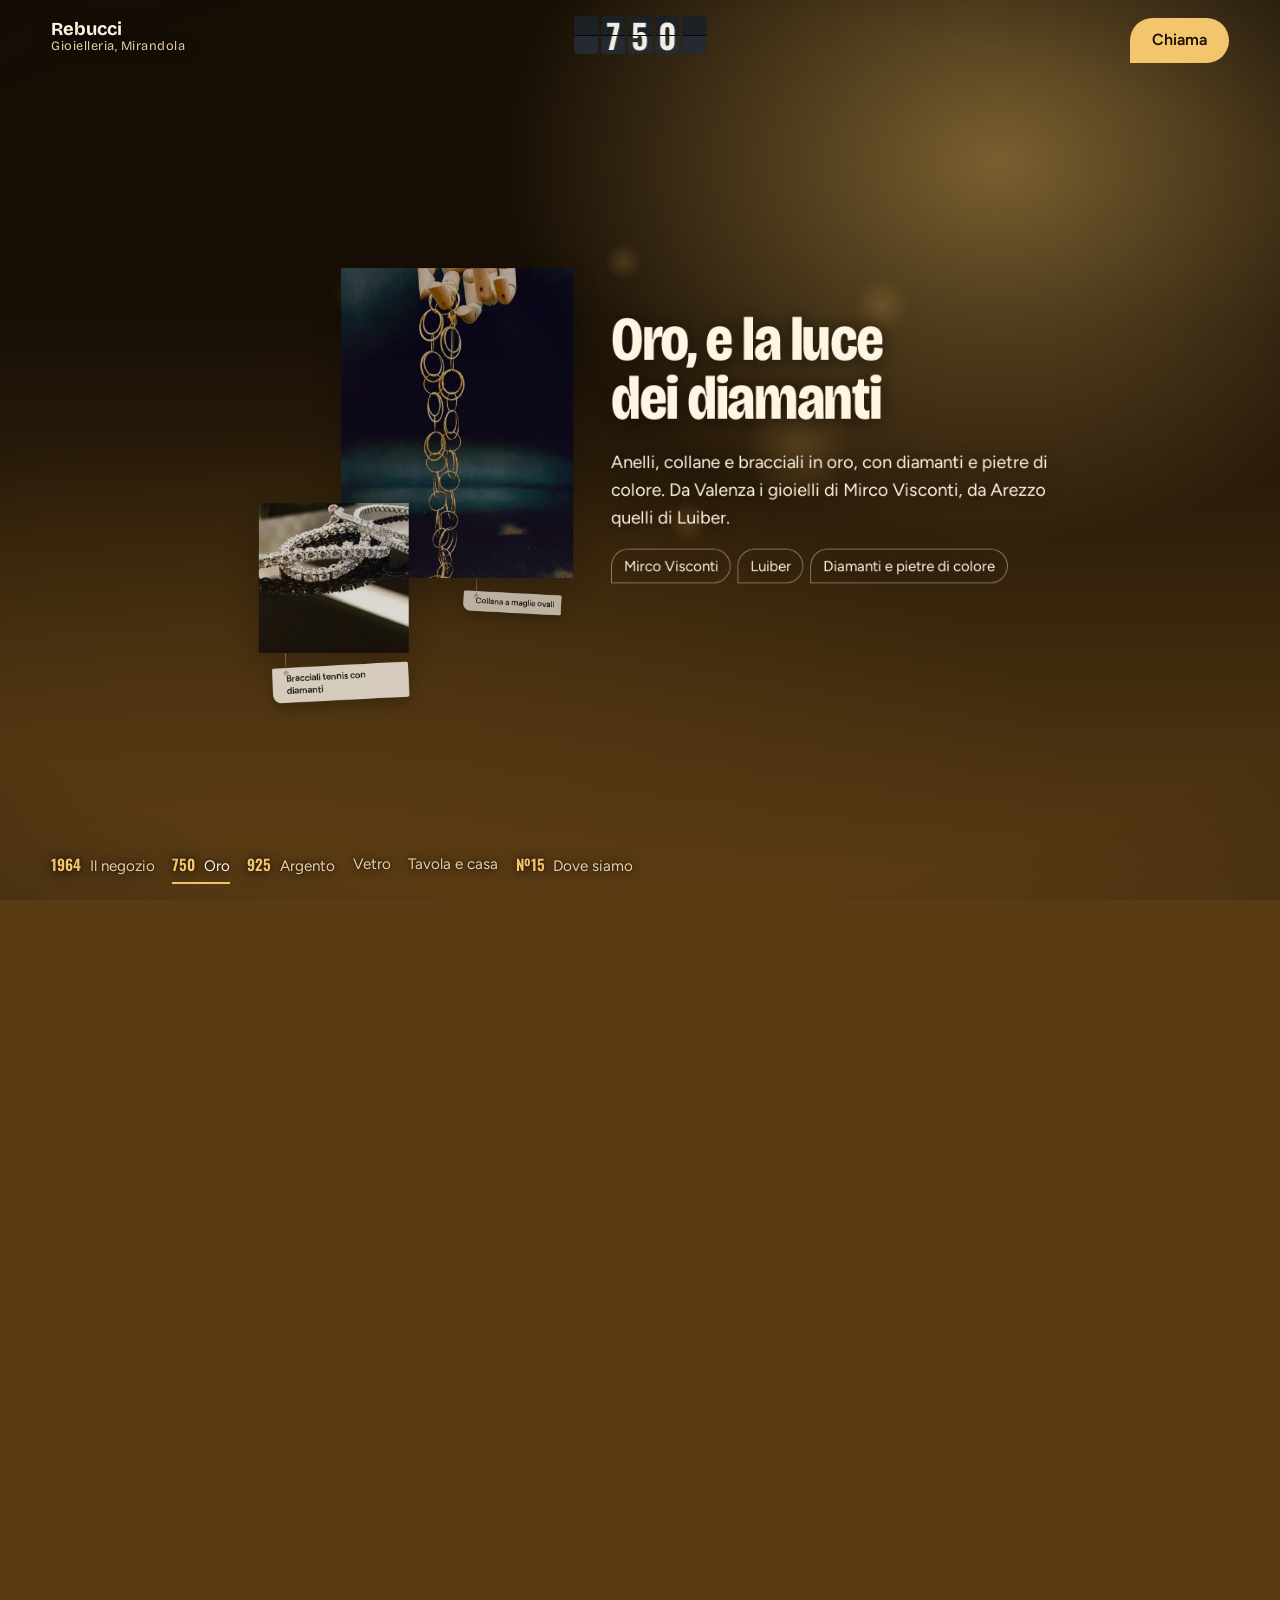
==== commit fdcef8f2: "Mappa di Mirandola con allontanamento finale, cartellini su telefono - Dove siamo: mappa disegnata d" ====
--- a/index.html
+++ b/index.html
@@ -27,7 +27,7 @@
 <link rel="preconnect" href="https://fonts.googleapis.com">
 <link rel="preconnect" href="https://fonts.gstatic.com" crossorigin>
 <link rel="stylesheet" href="https://fonts.googleapis.com/css2?family=Bricolage+Grotesque:opsz,wdth,wght@12..96,75..100,400..800&family=Figtree:wght@400;600&family=Oswald:wght@600&display=swap">
-<link rel="stylesheet" href="styles.css?v=6">
+<link rel="stylesheet" href="styles.css?v=9">
 <script type="application/ld+json">
 {
   "@context": "https://schema.org",
@@ -51,7 +51,7 @@
   ]
 }
 </script>
-<script src="script.js?v=5" defer></script>
+<script src="script.js?v=7" defer></script>
 </head>
 <body>
 <!--
@@ -254,14 +254,28 @@
           <a class="btn btn-ghost" href="mailto:r_alessandra@me.com">Scrivi</a>
           <a class="btn btn-ghost" href="https://www.google.com/maps/search/?api=1&amp;query=Gioielleria+Rebucci+Via+Cesare+Battisti+Mirandola" target="_blank" rel="noopener">Apri in Google Maps</a>
         </p>
-        <p class="fine"><a href="https://www.instagram.com/rebucci_gioielleria_mirandola/" target="_blank" rel="noopener">Instagram</a> &middot; <a href="https://www.facebook.com/rebuccigioielleria/" target="_blank" rel="noopener">Facebook</a></p>
-      </div>
-      <figure class="plane photo tall" data-dz="620" data-x="30" data-y="-2" data-xm="0" data-ym="-54">
-        <button class="zoom" type="button" aria-label="Ingrandisci: Anelli con pietre di colore sugli espositori neri della vetrina">
-        <img src="assets/foto/r08.jpg" width="1136" height="1079" loading="lazy" decoding="async"
-             alt="Anelli con pietre di colore sugli espositori neri della vetrina">
-        </button>
-        <figcaption class="cartellino"><b>Anelli con pietre di colore</b></figcaption>
+        <p class="fine"><a href="#soglia">Torna all&rsquo;inizio</a> &middot; <a href="https://www.instagram.com/rebucci_gioielleria_mirandola/" target="_blank" rel="noopener">Instagram</a> &middot; <a href="https://www.facebook.com/rebuccigioielleria/" target="_blank" rel="noopener">Facebook</a></p>
+      </div>
+      <figure class="plane photo mappa" data-dz="620" data-x="30" data-y="-2" data-xm="0" data-ym="-54">
+        <a class="mappa-link" href="https://www.google.com/maps/search/?api=1&amp;query=Gioielleria+Rebucci+Via+Cesare+Battisti+Mirandola" target="_blank" rel="noopener" aria-label="Apri la posizione della gioielleria in Google Maps">
+<svg class="mappa-svg" viewBox="0 0 1000 1000" role="img" aria-label="Mappa del centro di Mirandola con la gioielleria in via Cesare Battisti 15">
+  <defs><clipPath id="mappa-clip"><rect width="1000" height="1000"/></clipPath></defs>
+  <g clip-path="url(#mappa-clip)">
+    <g class="mappa-zoom">
+      <path class="m-verde" d="M914 106 L910 146 L911 150 L915 151 L985 155 L987 129 L1027 110 L1026 107 L1020 108 L993 121 L983 120 L960 118 L956 115 L952 111 L949 111 L914 106Z M102 893 L162 903 L282 937 L287 943 L286 958 L282 972 L184 945 L179 948 L167 988 L95 977 L102 893Z M76 -251 L143 -249 L202 -247 L212 -244 L184 -196 L185 -174 L185 -120 L207 -111 L180 -68 L184 -25 L87 -41 L74 -48 L74 -72 L-31 -138 L-44 -246 L18 -250 L48 -252 L76 -251Z M416 999 L435 1003 L408 1087 L382 1144 L360 1142 L401 1055 L416 999Z M888 567 L921 524 L973 532 L967 547 L975 551 L960 596 L925 576 L914 587 L888 567Z M387 390 L431 391 L445 498 L419 503 L416 490 L407 492 L408 496 L396 498 L395 489 L388 489 L387 390Z M128 791 L181 799 L172 897 L155 896 L120 889 L128 791Z M752 254 L768 258 L779 265 L847 406 L783 423 L756 332 L754 327 L753 321 L748 311 L752 254Z M714 326 L728 373 L725 384 L713 382 L705 392 L701 397 L691 397 L685 398 L685 403 L698 432 L763 417 L736 328 L714 326Z M696 457 L773 433 L811 560 L734 584 L696 457Z M564 709 L592 719 L581 696 L566 702 L568 707 L564 709Z M605 855 L535 818 L447 913 L504 961 L605 855Z"/><path class="m-piazza" d="M543 212 L510 229 L514 264 L507 265 L510 296 L521 331 L522 356 L530 356 L530 372 L535 392 L539 434 L540 442 L566 440 L563 417 L562 414 L561 386 L565 369 L567 305 L565 232 L555 233 L555 215 L543 212Z M521 331 L475 331 L472 331 L472 317 L482 315 L479 301 L510 296 L521 331Z M471 356 L456 356 L456 353 L427 353 L419 355 L404 355 L401 355 L401 328 L472 317 L471 356Z M571 555 L574 564 L550 570 L547 576 L535 580 L527 556 L525 547 L534 545 L557 537 L560 535 L566 533 L571 555Z"/>
+      <path class="m-edifici" d="M765 159 L774 159 L773 177 L764 177 L765 159Z M742 158 L751 158 L750 174 L742 174 L742 158Z M711 156 L709 169 L726 172 L728 160 L711 156Z M788 159 L796 159 L796 181 L788 181 L788 159Z M789 720 L839 747 L866 699 L843 687 L840 693 L820 682 L818 685 L810 681 L789 720Z M702 202 L700 213 L717 216 L719 205 L712 204 L702 202Z M359 756 L360 752 L366 753 L365 757 L375 759 L374 765 L356 762 L357 756 L359 756Z M361 851 L363 846 L369 848 L367 853 L361 851Z M372 844 L376 836 L382 838 L378 846 L372 844Z M91 444 L81 444 L81 434 L91 434 L91 444Z M90 460 L81 460 L81 451 L90 451 L90 460Z M77 429 L77 418 L92 418 L91 429 L77 429Z M90 479 L80 479 L80 481 L72 481 L72 472 L80 472 L80 471 L90 471 L90 479Z M617 173 L601 170 L601 170 L596 169 L597 164 L593 163 L594 158 L604 160 L604 160 L619 163 L617 173 L617 173Z M701 174 L658 167 L659 164 L673 167 L674 164 L684 166 L683 169 L689 170 L690 160 L678 159 L679 150 L705 151 L701 174Z M644 207 L642 206 L638 205 L638 206 L630 204 L631 203 L625 201 L624 202 L621 202 L622 201 L616 199 L618 191 L618 189 L629 192 L629 194 L645 198 L645 196 L656 199 L656 201 L653 209 L647 207 L647 209 L644 208 L644 207Z M568 173 L584 177 L582 185 L566 181 L568 173Z M598 203 L587 201 L590 182 L601 184 L598 203Z M662 198 L672 200 L670 212 L659 209 L662 198Z M663 160 L663 149 L675 149 L675 160 L663 160Z M802 256 L804 261 L798 264 L795 260 L802 256Z M736 698 L733 699 L732 696 L733 695 L728 676 L711 680 L708 668 L716 666 L716 664 L720 663 L723 673 L726 672 L724 663 L723 663 L721 657 L723 657 L722 654 L729 652 L741 696 L736 697 L736 697 L736 698Z M129 508 L127 507 L128 503 L137 505 L137 503 L145 505 L143 511 L141 510 L139 516 L127 512 L129 508Z M80 567 L83 568 L81 577 L71 574 L72 568 L74 569 L75 565 L75 566 L76 564 L81 566 L80 567Z M59 518 L69 518 L69 541 L59 541 L59 518Z M88 604 L91 596 L100 598 L97 607 L88 604Z M107 509 L107 500 L121 500 L121 509 L107 509Z M111 588 L115 575 L122 578 L119 590 L111 588Z M113 611 L107 609 L111 596 L117 597 L113 611Z M77 556 L76 550 L88 550 L85 558 L77 556Z M122 525 L125 517 L130 518 L127 526 L122 525Z M93 587 L99 568 L108 571 L102 590 L93 587Z M105 524 L105 516 L118 516 L118 524 L105 524Z M103 554 L107 538 L115 540 L111 556 L103 554Z M57 499 L68 499 L68 508 L57 508 L57 499Z M83 620 L86 611 L98 615 L95 623 L83 620Z M79 542 L79 532 L90 532 L90 542 L79 542Z M116 566 L120 553 L128 556 L125 569 L116 566Z M95 655 L97 645 L103 647 L101 656 L95 655Z M80 501 L88 501 L88 510 L80 510 L80 501Z M69 589 L72 580 L79 583 L76 591 L69 589Z M121 542 L122 541 L124 532 L129 533 L134 535 L131 544 L126 542 L126 544 L121 542Z M227 428 L216 428 L216 427 L214 427 L214 422 L216 422 L216 418 L223 418 L223 423 L227 423 L227 428Z M107 326 L113 326 L113 325 L121 325 L121 331 L122 331 L122 337 L116 337 L116 336 L107 336 L107 326Z M204 469 L203 469 L203 456 L213 456 L213 461 L230 461 L230 461 L230 475 L220 475 L220 471 L204 471 L204 469Z M108 306 L115 306 L115 306 L115 303 L122 303 L122 306 L122 314 L115 314 L115 314 L115 315 L108 315 L108 306Z M121 376 L121 367 L130 368 L130 377 L121 376Z M166 427 L166 419 L174 418 L174 427 L166 427Z M179 441 L179 431 L187 430 L188 440 L179 441Z M174 442 L166 442 L166 436 L173 436 L174 442Z M106 387 L115 387 L115 397 L106 397 L106 387Z M185 462 L185 453 L193 453 L193 462 L185 462Z M106 357 L106 348 L115 348 L115 357 L106 357Z M135 461 L134 453 L141 452 L142 460 L135 461Z M91 373 L81 373 L81 360 L91 360 L91 373Z M244 450 L235 450 L235 445 L245 445 L244 450Z M185 480 L185 472 L193 472 L193 481 L185 480Z M109 282 L121 282 L121 293 L109 292 L109 282Z M178 425 L179 416 L186 416 L186 425 L178 425Z M154 430 L154 420 L163 420 L163 430 L154 430Z M119 387 L133 387 L133 397 L119 397 L119 387Z M180 467 L180 461 L184 461 L184 467 L180 467Z M105 444 L105 435 L116 435 L115 444 L105 444Z M104 377 L104 365 L115 365 L114 377 L104 377Z M79 397 L79 386 L90 386 L90 397 L79 397Z M119 358 L120 347 L129 347 L129 358 L119 358Z M140 444 L127 446 L126 437 L139 435 L140 444Z M128 428 L127 420 L137 419 L138 427 L128 428Z M156 442 L156 435 L163 436 L163 443 L156 442Z M105 427 L105 418 L118 418 L118 427 L105 427Z M199 427 L205 427 L205 435 L214 435 L214 444 L200 444 L199 427Z M473 202 L472 202 L472 211 L465 212 L463 166 L470 166 L471 166 L473 202Z M110 470 L120 470 L120 481 L105 481 L105 470 L105 469 L110 469 L110 470Z M175 479 L170 479 L170 481 L166 480 L166 478 L161 478 L161 467 L176 467 L175 479Z M161 453 L161 447 L173 447 L173 450 L175 450 L175 454 L164 454 L164 453 L161 453Z M241 427 L241 431 L237 431 L237 427 L236 427 L236 417 L245 417 L244 427 L241 427Z M135 479 L131 479 L131 470 L135 470 L135 470 L142 470 L142 481 L135 481 L135 479Z M118 461 L115 461 L115 462 L105 462 L105 452 L115 452 L115 453 L118 453 L118 461Z M409 69 L404 69 L404 65 L409 64 L409 62 L420 61 L421 72 L416 73 L417 75 L405 76 L404 72 L410 71 L409 69Z M412 89 L407 89 L406 85 L412 84 L412 82 L422 81 L423 93 L419 93 L419 95 L408 96 L407 92 L412 92 L412 89Z M296 105 L295 105 L295 96 L303 96 L303 93 L311 93 L311 106 L306 106 L306 112 L308 112 L308 116 L296 116 L296 112 L296 112 L296 105Z M384 130 L384 117 L398 117 L398 130 L384 130Z M334 114 L347 114 L347 138 L334 138 L334 114Z M372 108 L371 92 L383 92 L383 108 L372 108Z M424 104 L424 100 L429 99 L429 106 L427 106 L428 118 L416 119 L415 105 L424 104Z M336 101 L336 89 L355 88 L355 101 L336 101Z M418 132 L426 131 L427 135 L428 135 L428 140 L426 140 L426 142 L419 142 L418 132Z M435 73 L434 63 L450 63 L450 61 L466 61 L466 70 L452 70 L452 73 L435 73Z M568 463 L569 468 L546 471 L546 466 L545 463 L545 460 L543 451 L542 442 L565 440 L566 448 L568 463Z M387 492 L390 493 L390 490 L394 490 L395 500 L409 496 L408 493 L415 491 L418 504 L387 512 L387 492Z M834 422 L836 427 L833 428 L835 433 L838 432 L856 492 L847 495 L826 425 L824 421 L833 418 L834 422Z M660 501 L660 492 L666 492 L666 489 L672 489 L671 508 L668 508 L668 511 L661 511 L661 501 L660 501Z M423 386 L423 375 L460 376 L460 380 L473 380 L473 377 L524 378 L535 379 L535 391 L443 387 L427 386 L423 386Z M475 331 L521 331 L521 337 L518 337 L518 346 L521 346 L521 352 L512 352 L479 352 L479 350 L475 350 L475 331Z M455 580 L458 579 L455 572 L465 569 L468 578 L470 585 L474 596 L457 601 L456 597 L462 595 L460 589 L458 590 L455 580Z M768 580 L813 566 L817 579 L793 587 L792 583 L790 584 L789 581 L784 582 L785 586 L781 587 L780 585 L771 588 L768 580Z M634 502 L638 501 L637 504 L640 504 L640 508 L643 508 L642 514 L641 514 L641 516 L643 516 L643 521 L637 521 L634 502Z M725 634 L729 632 L729 630 L737 627 L745 654 L736 656 L733 644 L736 643 L735 640 L732 640 L731 638 L727 639 L725 634Z M743 607 L753 604 L753 604 L756 603 L759 602 L760 606 L769 603 L770 607 L761 610 L764 617 L757 619 L757 621 L748 623 L743 607Z M591 675 L621 666 L631 691 L630 692 L623 695 L621 690 L624 689 L619 678 L613 680 L601 684 L602 688 L606 686 L610 697 L603 700 L591 675Z M411 314 L417 313 L417 316 L420 315 L420 313 L427 312 L427 314 L430 314 L430 312 L437 311 L439 320 L412 324 L412 323 L411 314Z M495 417 L500 417 L499 409 L498 403 L508 402 L508 407 L512 407 L516 407 L517 419 L519 419 L520 429 L520 434 L502 435 L500 421 L496 422 L495 417Z M811 513 L843 503 L849 501 L858 498 L864 497 L885 490 L900 519 L890 533 L877 506 L823 522 L832 554 L828 555 L827 553 L823 554 L811 513Z M659 459 L686 456 L687 462 L678 464 L679 467 L674 467 L674 464 L671 464 L673 476 L679 475 L679 478 L673 479 L674 482 L661 484 L659 459Z M405 436 L410 435 L411 437 L423 436 L422 434 L431 433 L432 439 L430 440 L432 452 L433 452 L434 458 L425 459 L425 457 L413 459 L413 460 L408 461 L405 436Z M443 405 L443 394 L489 396 L489 400 L485 400 L486 405 L490 405 L490 410 L499 409 L500 417 L495 417 L496 422 L500 421 L502 435 L491 436 L489 424 L486 407 L443 405Z M748 630 L758 627 L766 625 L764 619 L773 617 L776 628 L778 636 L777 636 L767 639 L766 638 L765 638 L766 642 L763 643 L765 650 L767 657 L776 687 L767 690 L748 630Z M389 534 L389 530 L387 521 L442 510 L446 523 L450 522 L451 528 L416 536 L418 543 L420 552 L402 557 L402 556 L400 548 L414 544 L412 537 L408 539 L407 535 L390 539 L389 534Z M795 389 L817 383 L820 393 L830 390 L831 394 L827 395 L829 404 L827 404 L828 409 L821 411 L816 395 L800 400 L801 403 L800 403 L801 407 L798 408 L795 396 L796 395 L795 389Z M446 510 L460 507 L473 504 L474 507 L510 497 L517 523 L508 526 L503 509 L499 510 L500 512 L471 520 L471 518 L465 519 L467 525 L461 526 L460 521 L458 521 L458 519 L449 521 L446 510Z M754 310 L768 306 L768 303 L782 299 L781 297 L786 295 L788 298 L783 300 L788 320 L783 321 L784 325 L780 326 L779 323 L770 325 L771 328 L767 329 L756 332 L754 327 L758 324 L754 310Z M666 389 L669 374 L671 371 L672 368 L674 368 L693 372 L702 374 L702 374 L702 375 L713 377 L715 371 L728 374 L725 384 L713 382 L712 387 L708 386 L708 390 L705 392 L704 397 L701 397 L666 389Z M838 413 L845 411 L850 423 L845 425 L847 431 L847 434 L849 433 L851 440 L854 439 L856 445 L861 443 L865 451 L859 452 L861 458 L868 456 L872 465 L869 466 L865 467 L866 471 L870 483 L874 481 L873 477 L878 476 L882 484 L862 491 L838 413Z M674 578 L679 576 L677 570 L679 567 L685 565 L681 552 L686 551 L690 563 L697 560 L699 566 L688 569 L693 584 L705 581 L706 585 L709 584 L708 581 L712 579 L710 571 L713 570 L712 565 L706 567 L702 554 L709 551 L707 545 L711 544 L724 586 L681 599 L674 578Z M685 605 L727 593 L735 619 L723 622 L722 619 L718 620 L716 615 L719 614 L716 602 L705 605 L706 609 L700 611 L703 619 L705 618 L709 629 L712 629 L711 626 L722 623 L724 629 L709 633 L712 641 L717 639 L718 644 L715 645 L716 650 L722 649 L723 653 L717 654 L701 658 L685 605Z M785 430 L805 424 L806 428 L810 427 L809 422 L818 419 L822 432 L821 432 L800 439 L801 443 L805 441 L807 447 L808 451 L804 452 L808 462 L814 460 L815 464 L809 466 L810 470 L826 465 L823 458 L828 456 L834 476 L826 479 L825 474 L819 476 L821 484 L814 487 L815 491 L828 487 L830 491 L824 493 L826 500 L822 501 L822 503 L809 507 L785 430Z M411 604 L421 601 L425 611 L414 614 L411 604Z M431 576 L439 574 L444 591 L436 593 L431 576Z M465 348 L465 339 L470 339 L469 348 L465 348Z M627 426 L635 427 L635 432 L627 432 L627 426Z M754 584 L762 581 L768 600 L759 602 L754 584Z M771 523 L777 521 L779 529 L773 531 L771 523Z M754 550 L761 548 L764 559 L758 561 L754 550Z M413 567 L429 561 L432 570 L415 576 L413 567Z M444 557 L456 554 L458 561 L446 565 L444 557Z M724 413 L725 409 L729 409 L729 413 L724 413Z M406 408 L422 406 L424 426 L408 428 L406 408Z M702 660 L714 658 L715 661 L703 664 L702 660Z M778 610 L786 607 L791 623 L783 625 L778 610Z M404 575 L412 574 L414 591 L406 592 L404 575Z M766 505 L770 504 L774 517 L770 518 L766 505Z M585 660 L616 651 L620 663 L590 672 L585 660Z M682 478 L691 476 L696 490 L686 492 L682 478Z M741 487 L746 485 L753 508 L748 510 L741 487Z M413 625 L420 622 L423 630 L416 632 L413 625Z M387 385 L387 374 L405 375 L404 386 L387 385Z M736 589 L746 586 L750 600 L740 603 L736 589Z M575 638 L607 627 L611 640 L580 650 L575 638Z M805 441 L810 440 L812 446 L807 447 L805 441Z M424 621 L430 619 L434 629 L427 631 L424 621Z M603 541 L606 540 L607 544 L604 545 L603 541Z M796 591 L802 589 L809 611 L802 613 L796 591Z M813 603 L817 601 L823 599 L828 616 L820 627 L813 603Z M788 323 L798 319 L799 319 L806 335 L796 340 L788 323Z M427 363 L427 353 L456 353 L456 356 L456 360 L456 364 L427 363Z M829 494 L839 491 L840 491 L842 497 L831 501 L829 494Z M432 540 L450 535 L452 543 L434 548 L434 547 L432 540Z M404 355 L419 355 L419 363 L415 363 L404 363 L404 355Z M444 616 L450 614 L451 617 L453 616 L454 620 L458 618 L455 611 L469 606 L479 602 L498 653 L481 659 L485 669 L488 668 L485 662 L499 657 L504 670 L485 677 L482 670 L482 670 L481 668 L462 675 L455 654 L439 659 L441 664 L429 668 L426 659 L438 655 L457 649 L471 644 L473 643 L474 646 L476 653 L484 650 L482 643 L481 641 L486 639 L485 637 L482 638 L478 628 L482 627 L480 623 L471 626 L470 622 L474 621 L479 619 L478 616 L476 611 L461 616 L463 623 L464 623 L466 629 L457 633 L459 636 L429 648 L426 638 L456 626 L455 621 L447 624 L444 616Z M735 476 L737 476 L736 472 L739 471 L741 479 L736 480 L735 476Z M756 332 L767 329 L786 393 L787 392 L795 420 L783 423 L756 332Z M776 542 L779 542 L780 546 L782 546 L783 549 L778 550 L776 542Z M711 398 L712 392 L717 393 L716 395 L730 397 L729 400 L711 398Z M766 290 L772 288 L769 281 L778 278 L785 293 L770 298 L766 290Z M465 530 L484 525 L486 533 L479 534 L475 535 L467 538 L465 530Z M730 571 L744 567 L746 574 L749 573 L751 579 L734 584 L730 571Z M556 221 L569 221 L569 222 L569 228 L569 233 L555 233 L556 221Z M803 618 L810 615 L816 632 L816 634 L809 636 L803 619 L803 618Z M720 536 L737 531 L740 540 L732 543 L738 563 L729 566 L721 541 L720 536Z M636 686 L640 684 L644 695 L648 706 L649 709 L651 715 L647 717 L636 686Z M398 349 L402 349 L402 352 L398 352 L397 361 L387 360 L388 341 L398 341 L398 349Z M541 471 L542 475 L543 482 L516 490 L513 484 L512 479 L511 474 L541 464 L541 471Z M473 544 L477 542 L483 561 L500 556 L501 559 L503 565 L475 574 L466 546 L473 544Z M448 423 L471 422 L471 426 L486 425 L487 437 L452 440 L451 428 L449 428 L448 423Z M780 563 L784 561 L784 563 L790 562 L789 560 L792 559 L794 565 L782 569 L780 563Z M771 647 L776 645 L775 642 L778 641 L787 671 L779 673 L774 655 L772 648 L771 647Z M502 535 L520 530 L525 547 L525 549 L527 556 L510 561 L508 554 L516 551 L513 541 L505 543 L502 535Z M665 369 L668 356 L677 313 L710 318 L710 320 L740 324 L771 426 L693 446 L680 409 L671 392 L685 396 L686 395 L691 397 L690 400 L685 398 L685 403 L690 404 L692 419 L694 419 L698 432 L703 430 L701 423 L707 421 L706 419 L709 419 L710 423 L709 424 L710 427 L718 425 L716 420 L719 419 L720 421 L722 421 L723 423 L720 424 L721 428 L732 425 L729 413 L733 412 L736 420 L739 419 L740 421 L748 419 L749 422 L751 421 L751 419 L753 418 L753 415 L756 414 L757 417 L760 416 L754 396 L750 397 L747 398 L745 394 L743 395 L741 391 L745 390 L745 391 L748 390 L746 383 L748 383 L746 375 L741 377 L739 372 L745 370 L743 364 L735 366 L733 362 L735 361 L735 358 L742 356 L741 352 L734 354 L732 347 L739 345 L737 338 L733 339 L732 335 L736 334 L735 329 L724 328 L714 326 L709 325 L706 338 L689 334 L690 329 L698 331 L699 328 L683 325 L680 339 L699 343 L700 339 L709 341 L702 374 L693 372 L697 353 L678 349 L674 368 L672 368 L671 371 L665 369Z M819 308 L827 304 L835 318 L826 322 L819 308Z M555 171 L560 171 L560 178 L555 178 L555 171Z M845 357 L850 355 L851 358 L847 360 L845 357Z M829 327 L836 324 L851 355 L850 355 L845 357 L844 358 L837 345 L834 338 L829 327Z M643 113 L643 108 L644 108 L644 100 L657 100 L657 108 L655 108 L655 112 L647 111 L647 113 L643 113Z M662 127 L665 127 L665 125 L668 125 L668 120 L673 120 L673 129 L679 129 L679 135 L677 135 L677 137 L662 137 L662 127Z M593 104 L602 103 L602 114 L593 114 L593 104Z M600 84 L602 84 L603 94 L600 95 L600 84Z M614 105 L625 105 L625 114 L615 115 L614 105Z M645 121 L654 121 L654 134 L646 134 L645 121Z M615 82 L624 82 L624 93 L615 93 L615 82Z M736 140 L741 113 L749 115 L744 141 L736 140Z M593 84 L600 84 L600 95 L593 95 L593 84Z M662 112 L663 103 L667 103 L666 112 L662 112Z M598 123 L608 122 L608 129 L606 129 L606 134 L598 134 L598 123Z M565 124 L577 125 L577 135 L567 135 L567 130 L565 130 L565 124Z M564 100 L574 99 L574 109 L566 109 L566 104 L564 104 L564 100Z M673 104 L682 103 L683 112 L682 116 L673 114 L673 109 L673 104Z M609 99 L614 99 L614 103 L612 103 L612 105 L609 105 L609 99Z M695 131 L698 118 L700 108 L711 110 L709 120 L708 125 L706 133 L695 131Z M641 80 L647 79 L647 85 L654 84 L654 82 L657 82 L658 91 L642 92 L641 80Z M614 128 L617 128 L616 123 L623 123 L623 125 L626 125 L626 134 L615 135 L614 128Z M590 74 L592 74 L592 66 L601 66 L601 74 L597 74 L597 77 L591 77 L590 74Z M562 83 L566 83 L566 80 L577 80 L577 90 L575 90 L575 92 L562 92 L562 83Z M712 137 L714 126 L715 123 L726 124 L725 129 L720 128 L719 131 L725 131 L724 139 L712 137Z M294 129 L296 129 L296 119 L307 119 L307 126 L310 126 L311 140 L304 140 L303 137 L294 137 L294 129Z M362 118 L374 118 L374 114 L378 114 L378 122 L379 122 L379 134 L375 134 L375 132 L362 132 L362 118Z M518 119 L519 137 L496 138 L495 120 L518 119Z M460 130 L461 130 L461 123 L463 123 L462 118 L470 118 L470 122 L469 122 L469 130 L468 130 L469 137 L461 137 L460 130Z M499 79 L507 79 L507 90 L499 90 L499 79Z M456 79 L465 78 L466 88 L456 89 L456 79Z M479 74 L489 74 L489 77 L479 77 L479 74Z M439 100 L465 99 L465 108 L440 108 L439 100Z M478 59 L507 59 L507 63 L505 63 L505 68 L478 68 L478 59Z M440 120 L447 119 L448 127 L452 127 L453 135 L441 136 L440 120Z M197 191 L197 184 L204 184 L204 190 L207 190 L207 193 L202 192 L201 199 L193 199 L193 191 L197 191Z M336 292 L338 291 L337 289 L339 289 L336 284 L339 282 L336 277 L341 275 L349 290 L338 296 L336 292Z M351 268 L359 264 L361 268 L388 256 L386 252 L393 248 L399 261 L365 276 L366 278 L357 282 L351 268Z M259 322 L261 322 L260 315 L265 314 L265 313 L269 312 L270 320 L272 319 L273 331 L267 332 L266 328 L260 329 L259 322Z M281 185 L284 185 L290 184 L289 181 L292 181 L293 188 L298 188 L300 203 L293 204 L290 189 L285 189 L286 194 L282 195 L281 185Z M317 239 L330 238 L331 241 L333 240 L333 242 L339 240 L348 263 L342 265 L338 255 L320 258 L319 253 L328 251 L326 243 L320 244 L321 248 L318 249 L317 239Z M286 166 L295 164 L296 175 L288 177 L286 166Z M143 278 L155 277 L156 285 L144 287 L143 278Z M144 259 L153 259 L153 266 L144 266 L144 259Z M165 298 L178 297 L178 306 L166 307 L165 298Z M171 246 L181 246 L182 266 L172 267 L171 246Z M194 205 L201 205 L201 214 L194 214 L194 205Z M172 227 L181 227 L181 234 L172 234 L172 227Z M193 226 L203 226 L203 234 L194 234 L193 226Z M226 167 L235 167 L235 179 L226 179 L226 167Z M258 165 L269 165 L269 172 L258 172 L258 165Z M234 197 L245 196 L245 204 L234 204 L234 197Z M282 199 L288 199 L288 210 L282 210 L282 199Z M242 175 L242 166 L253 166 L253 175 L242 175Z M235 320 L240 319 L240 323 L235 323 L235 320Z M172 338 L186 336 L188 349 L174 351 L172 338Z M241 329 L251 328 L252 338 L248 338 L242 339 L241 329Z M157 269 L157 264 L161 264 L162 264 L162 269 L157 269Z M164 277 L169 277 L169 278 L181 277 L182 288 L165 289 L164 277Z M178 240 L178 239 L178 236 L184 236 L184 239 L184 240 L178 240Z M143 243 L155 243 L155 245 L158 245 L158 249 L143 249 L143 243Z M170 204 L181 204 L181 216 L176 217 L176 215 L170 215 L170 204Z M225 197 L234 197 L234 204 L235 224 L235 225 L225 225 L225 197Z M402 239 L404 238 L408 236 L411 235 L420 254 L411 258 L402 239Z M144 296 L153 295 L157 295 L158 306 L149 307 L149 305 L145 305 L144 296Z M156 229 L158 229 L158 227 L164 227 L164 229 L167 229 L167 237 L156 237 L156 229Z M254 176 L271 176 L271 184 L266 184 L266 180 L259 180 L259 188 L254 188 L254 176Z M345 244 L356 239 L358 243 L373 237 L374 239 L382 236 L386 245 L352 260 L345 244Z M152 342 L164 340 L166 351 L161 352 L161 350 L152 352 L152 349 L153 348 L152 342Z M163 239 L178 239 L178 240 L184 240 L184 239 L186 239 L187 239 L187 242 L163 243 L163 239Z M308 482 L312 482 L312 480 L316 480 L316 478 L319 478 L319 480 L326 480 L326 486 L308 486 L308 482Z M276 389 L286 389 L289 389 L293 389 L297 389 L304 389 L306 389 L310 389 L310 397 L276 397 L276 389Z M255 481 L260 481 L260 479 L263 479 L263 478 L266 478 L266 479 L270 479 L270 481 L274 481 L274 486 L255 486 L255 481Z M344 480 L344 474 L347 474 L347 469 L356 469 L356 472 L357 473 L357 483 L355 483 L355 486 L347 486 L347 481 L344 480Z M344 429 L344 423 L348 423 L348 417 L357 418 L357 422 L358 422 L358 430 L357 430 L356 435 L348 434 L348 429 L344 429Z M288 339 L309 340 L309 326 L326 327 L326 323 L344 324 L344 319 L358 320 L358 339 L355 339 L351 339 L351 343 L338 343 L338 358 L287 357 L288 339Z M231 363 L239 363 L239 360 L260 359 L260 363 L266 363 L267 394 L253 394 L253 383 L256 383 L256 369 L241 369 L241 383 L244 383 L244 393 L233 394 L231 363Z M181 402 L182 365 L191 366 L189 403 L181 402Z M361 419 L361 416 L365 416 L365 419 L361 419Z M274 372 L274 364 L282 364 L282 372 L274 372Z M205 402 L207 368 L215 368 L214 402 L205 402Z M287 364 L288 359 L299 360 L298 365 L287 364Z M348 392 L348 378 L357 379 L356 393 L348 392Z M287 372 L287 364 L298 365 L298 372 L287 372Z M222 371 L226 371 L226 376 L222 376 L222 371Z M242 486 L242 479 L251 479 L251 486 L242 486Z M304 362 L306 363 L311 363 L311 372 L304 372 L304 362Z M222 391 L226 391 L226 397 L228 397 L228 403 L222 403 L222 391Z M261 419 L279 419 L279 427 L269 427 L269 453 L260 453 L261 419Z M288 452 L289 419 L291 419 L308 419 L307 428 L298 428 L297 452 L288 452Z M348 442 L356 442 L356 461 L347 461 L347 456 L350 456 L350 450 L347 450 L348 442Z M282 479 L287 479 L287 480 L296 480 L296 479 L300 479 L300 486 L282 486 L282 479Z M317 419 L321 419 L326 419 L326 422 L328 422 L328 431 L326 431 L326 434 L318 434 L317 419Z M131 618 L133 613 L147 618 L145 622 L149 624 L147 629 L141 626 L140 628 L133 625 L135 620 L131 618Z M175 649 L178 639 L191 644 L190 649 L191 650 L190 654 L182 652 L183 648 L180 647 L179 651 L175 649Z M303 521 L304 509 L310 510 L310 513 L312 513 L311 522 L310 521 L309 523 L306 523 L306 521 L303 521Z M146 661 L146 652 L151 653 L151 652 L153 652 L155 652 L155 655 L157 655 L157 661 L150 660 L150 661 L146 661Z M336 523 L340 523 L339 520 L338 520 L337 512 L350 511 L350 513 L352 513 L354 532 L345 533 L344 530 L337 531 L336 523Z M261 639 L264 627 L267 628 L268 624 L275 626 L279 627 L284 629 L283 634 L280 633 L275 649 L263 645 L264 640 L261 639Z M321 695 L322 686 L325 686 L325 678 L327 678 L328 671 L325 671 L326 665 L330 665 L331 658 L341 659 L340 677 L337 676 L336 682 L338 683 L337 689 L333 689 L333 696 L321 695Z M317 628 L319 628 L320 622 L341 618 L345 644 L339 645 L336 628 L330 629 L330 626 L325 627 L325 644 L332 644 L332 650 L335 650 L336 651 L347 649 L348 652 L336 654 L336 656 L331 656 L330 653 L317 653 L319 632 L318 632 L317 628Z M113 674 L115 667 L117 668 L119 662 L116 661 L118 656 L120 657 L122 651 L120 651 L122 644 L123 645 L125 641 L123 640 L125 633 L136 637 L135 642 L136 642 L134 648 L133 647 L131 653 L133 653 L131 660 L129 659 L128 665 L129 665 L127 671 L126 670 L124 676 L121 675 L120 676 L113 674Z M203 588 L205 582 L211 584 L209 590 L203 588Z M361 655 L371 653 L373 664 L363 666 L361 655Z M254 542 L260 541 L261 547 L255 547 L254 542Z M147 550 L149 543 L157 546 L154 553 L147 550Z M136 585 L138 578 L147 581 L145 588 L136 585Z M253 666 L254 662 L260 664 L258 668 L253 666Z M294 678 L295 670 L304 671 L304 679 L294 678Z M284 543 L293 542 L295 550 L285 551 L284 543Z M264 516 L269 517 L269 525 L264 524 L264 516Z M273 520 L294 519 L294 529 L273 530 L273 520Z M269 543 L277 542 L278 551 L270 552 L269 543Z M193 518 L194 505 L204 505 L203 519 L193 518Z M150 641 L151 635 L169 637 L169 643 L150 641Z M245 503 L252 503 L253 516 L245 516 L245 503Z M246 683 L249 671 L256 673 L253 685 L246 683Z M187 541 L189 535 L196 538 L194 544 L187 541Z M355 624 L365 622 L367 634 L357 636 L355 624Z M210 658 L214 647 L227 652 L223 662 L210 658Z M347 629 L353 628 L354 637 L348 638 L347 629Z M360 674 L363 674 L364 681 L361 681 L360 674Z M163 577 L166 569 L175 572 L172 580 L163 577Z M209 510 L209 503 L217 503 L217 511 L209 510Z M201 538 L203 533 L206 535 L204 540 L201 538Z M283 502 L293 502 L293 510 L283 510 L283 502Z M300 538 L312 534 L315 542 L303 545 L300 538Z M294 593 L317 588 L320 599 L296 604 L294 593Z M171 676 L174 665 L179 666 L186 668 L183 679 L171 676Z M154 531 L157 523 L167 526 L173 512 L177 514 L169 535 L154 531Z M257 502 L261 502 L261 504 L266 504 L266 511 L257 511 L257 502Z M366 677 L368 676 L368 674 L374 673 L376 681 L367 683 L366 677Z M184 588 L185 585 L186 585 L187 582 L194 584 L193 591 L184 588Z M348 570 L359 568 L360 572 L358 573 L359 579 L349 580 L348 570Z M186 573 L188 568 L189 568 L190 566 L200 569 L197 577 L186 573Z M348 677 L356 675 L357 682 L353 683 L353 686 L350 687 L348 677Z M229 505 L240 505 L239 523 L229 523 L229 516 L228 516 L229 505Z M142 566 L144 559 L152 561 L152 563 L155 564 L153 569 L142 566Z M208 570 L209 568 L218 570 L216 575 L212 574 L213 572 L208 570Z M163 554 L165 548 L179 554 L175 563 L171 562 L173 558 L163 554Z M286 537 L289 536 L289 535 L292 534 L293 538 L286 540 L286 537Z M259 684 L262 674 L271 677 L269 685 L265 684 L265 686 L259 684Z M175 537 L178 530 L182 532 L183 529 L186 530 L182 539 L175 537Z M221 623 L221 621 L235 625 L233 631 L229 629 L230 626 L221 623Z M271 501 L275 501 L275 504 L277 504 L277 510 L271 510 L271 501Z M211 527 L211 524 L213 524 L214 518 L223 518 L222 528 L211 527Z M255 547 L261 547 L263 546 L264 553 L260 554 L260 556 L256 557 L255 547Z M153 652 L153 649 L159 649 L159 655 L157 655 L155 655 L155 652 L153 652Z M205 582 L208 570 L213 572 L212 574 L216 575 L213 585 L211 584 L205 582Z M132 600 L134 594 L137 595 L138 594 L143 595 L141 604 L136 602 L136 601 L132 600Z M228 590 L230 581 L241 584 L240 588 L245 590 L242 601 L232 598 L234 592 L228 590Z M161 507 L162 501 L175 502 L173 509 L168 508 L166 514 L162 513 L163 508 L161 507Z M180 512 L181 502 L188 502 L188 514 L191 516 L189 519 L182 515 L182 512 L180 512Z M265 615 L270 600 L275 602 L276 597 L281 599 L274 620 L270 619 L271 617 L265 615Z M321 570 L327 569 L327 571 L336 570 L338 578 L328 579 L329 581 L323 582 L321 570Z M273 574 L282 573 L284 584 L280 585 L280 583 L277 582 L275 579 L274 580 L273 574Z M227 538 L233 537 L233 539 L242 538 L243 551 L232 552 L231 543 L227 543 L227 538Z M196 682 L198 674 L211 678 L212 676 L216 677 L214 684 L208 683 L207 686 L196 682Z M299 579 L300 579 L300 575 L306 573 L307 578 L308 577 L309 582 L300 584 L299 579Z M218 634 L221 623 L230 626 L229 629 L233 631 L230 641 L220 639 L221 635 L218 634Z M193 620 L197 605 L207 608 L206 612 L205 612 L204 617 L205 618 L203 623 L193 620Z M172 625 L176 611 L185 613 L183 622 L185 623 L183 630 L175 628 L176 626 L172 625Z M198 550 L202 542 L208 545 L216 548 L217 549 L215 555 L211 553 L210 555 L198 550Z M150 608 L152 602 L153 602 L154 596 L153 596 L154 590 L165 593 L161 611 L150 608Z M198 674 L200 669 L208 672 L209 669 L220 672 L218 678 L216 677 L212 676 L211 678 L198 674Z M266 773 L267 766 L270 766 L270 769 L273 769 L274 758 L283 759 L282 773 L270 772 L269 774 L266 773Z M245 796 L246 787 L248 787 L248 782 L258 783 L257 791 L255 791 L254 799 L247 798 L247 796 L245 796Z M307 777 L308 769 L310 769 L310 774 L312 774 L313 765 L321 765 L320 776 L316 776 L316 779 L311 778 L311 777 L307 777Z M181 819 L182 807 L193 808 L193 811 L199 811 L199 809 L210 809 L209 822 L198 821 L198 822 L192 822 L192 820 L181 819Z M258 884 L261 864 L268 865 L268 860 L277 862 L278 860 L279 859 L281 859 L282 852 L288 852 L289 848 L299 849 L298 853 L303 854 L301 864 L293 863 L290 867 L288 870 L283 871 L275 872 L273 881 L271 881 L271 884 L264 883 L263 885 L258 884Z M258 738 L258 735 L269 736 L270 730 L267 730 L267 727 L272 728 L272 730 L276 730 L277 719 L274 719 L275 713 L288 714 L286 732 L277 731 L277 736 L275 736 L274 741 L273 741 L271 754 L268 753 L269 745 L268 745 L268 744 L259 743 L260 738 L258 738Z M299 731 L300 717 L307 717 L306 731 L299 731Z M261 721 L261 712 L271 713 L271 721 L261 721Z M328 729 L329 719 L338 720 L337 730 L328 729Z M296 749 L297 741 L306 742 L305 749 L296 749Z M228 845 L229 834 L240 835 L239 845 L228 845Z M264 846 L265 836 L273 837 L272 847 L264 846Z M270 822 L270 814 L279 815 L278 823 L270 822Z M232 824 L233 805 L242 805 L241 825 L232 824Z M247 845 L248 835 L259 836 L258 846 L247 845Z M276 746 L277 738 L286 739 L285 747 L276 746Z M295 816 L299 801 L309 804 L305 819 L295 816Z M289 837 L292 825 L302 829 L299 840 L289 837Z M271 805 L272 796 L280 797 L280 805 L271 805Z M294 792 L294 783 L302 784 L301 792 L294 792Z M199 791 L200 778 L209 779 L208 792 L199 791Z M311 794 L312 786 L321 787 L320 796 L311 794Z M255 767 L257 752 L265 753 L264 768 L255 767Z M314 726 L315 718 L323 719 L322 727 L318 727 L314 726Z M274 788 L275 780 L281 781 L282 781 L281 788 L274 788Z M234 735 L234 727 L239 727 L239 732 L237 732 L236 735 L234 735Z M293 775 L295 757 L305 758 L306 758 L306 761 L304 776 L293 775Z M235 764 L236 755 L242 755 L242 757 L246 757 L245 765 L235 764Z M214 770 L215 762 L220 762 L220 764 L224 764 L225 764 L225 770 L214 770Z M236 723 L237 717 L239 717 L239 711 L247 711 L246 721 L240 720 L240 724 L236 723Z M268 787 L269 774 L270 772 L282 773 L282 775 L281 781 L275 780 L274 788 L268 787Z M249 823 L250 806 L255 806 L255 807 L260 807 L259 823 L254 822 L254 824 L249 823Z M313 758 L314 741 L330 742 L330 747 L331 747 L331 752 L328 751 L327 758 L313 758Z M233 750 L233 744 L239 744 L240 734 L247 735 L246 748 L239 748 L239 751 L233 750Z M222 795 L223 781 L228 781 L227 795 L225 795 L225 798 L223 798 L223 795 L222 795Z M365 725 L370 715 L384 721 L383 722 L386 724 L385 727 L388 728 L403 694 L448 714 L435 743 L449 749 L444 760 L433 755 L435 752 L432 751 L427 763 L425 762 L423 765 L422 764 L420 763 L419 763 L420 760 L417 759 L435 720 L431 718 L432 715 L428 713 L426 719 L416 714 L418 709 L413 707 L412 710 L408 708 L389 749 L389 749 L387 753 L386 752 L384 751 L382 750 L383 747 L380 746 L382 743 L383 743 L386 735 L377 730 L365 725Z M379 757 L381 753 L383 754 L384 751 L386 752 L385 754 L402 761 L401 765 L394 762 L394 763 L379 757Z M407 768 L409 764 L418 768 L420 763 L422 764 L421 769 L447 779 L444 787 L429 781 L430 778 L412 771 L407 768Z M557 752 L558 750 L560 750 L561 747 L571 750 L568 758 L565 757 L564 759 L561 758 L561 756 L559 755 L559 753 L557 752Z M418 808 L429 781 L444 787 L450 789 L451 787 L460 791 L460 792 L457 799 L446 827 L436 823 L446 798 L436 794 L428 813 L418 808Z M409 832 L412 824 L419 827 L419 828 L421 829 L422 828 L426 829 L425 831 L435 834 L435 833 L439 835 L439 836 L443 838 L439 845 L409 832Z M371 817 L381 793 L377 791 L379 787 L383 788 L394 763 L394 762 L401 765 L402 761 L404 757 L411 760 L409 764 L407 768 L412 771 L390 824 L371 817Z M337 917 L346 896 L345 895 L349 886 L360 891 L357 899 L355 899 L349 912 L364 919 L366 914 L369 915 L372 916 L370 921 L386 928 L392 914 L389 913 L394 902 L404 906 L390 940 L381 936 L337 917Z M513 744 L520 728 L529 751 L513 744Z M360 736 L365 725 L377 730 L372 742 L360 736Z M334 848 L336 838 L344 840 L342 850 L334 848Z M406 839 L409 832 L439 845 L437 852 L406 839Z M535 774 L535 771 L539 772 L538 775 L535 774Z M343 807 L348 789 L364 794 L359 811 L343 807Z M487 900 L492 895 L494 897 L498 893 L499 894 L503 890 L498 885 L500 884 L503 887 L505 885 L504 884 L507 881 L506 880 L509 877 L512 879 L515 876 L520 880 L521 879 L522 880 L525 877 L509 861 L516 854 L539 877 L530 886 L529 885 L526 888 L528 890 L525 893 L526 894 L524 896 L529 901 L521 910 L515 904 L519 901 L515 897 L507 905 L522 919 L519 922 L520 923 L515 928 L487 900Z M348 789 L353 769 L354 766 L370 770 L364 794 L348 789Z M504 768 L510 754 L527 760 L524 768 L517 765 L514 772 L504 768Z M478 755 L480 750 L482 750 L486 739 L485 738 L488 732 L500 737 L490 760 L478 755Z M591 760 L596 760 L596 758 L600 758 L600 760 L605 760 L605 772 L591 772 L591 760Z M933 480 L938 479 L941 488 L942 493 L943 506 L938 505 L939 499 L934 498 L934 494 L937 494 L933 480Z M917 407 L921 405 L923 409 L928 407 L930 406 L932 412 L936 411 L939 417 L925 423 L920 410 L918 411 L917 407Z M911 437 L920 433 L922 439 L913 443 L911 437Z M901 450 L909 446 L913 455 L905 458 L901 450Z M915 401 L919 400 L920 404 L916 405 L915 401Z M895 395 L901 393 L904 401 L897 403 L895 395Z M895 442 L901 438 L905 445 L899 449 L895 442Z M895 411 L902 408 L904 413 L897 416 L895 411Z M914 388 L923 386 L926 394 L916 397 L914 388Z M874 401 L885 398 L888 406 L879 409 L877 405 L875 405 L874 401Z M925 512 L927 503 L938 505 L937 511 L930 510 L929 512 L925 512Z M900 464 L915 458 L920 472 L918 473 L915 467 L903 471 L900 464Z M917 484 L925 481 L927 488 L921 490 L920 487 L918 487 L917 484Z M886 425 L891 422 L893 424 L897 422 L902 429 L893 434 L891 430 L890 431 L886 425Z M856 646 L895 590 L905 597 L902 602 L911 608 L898 627 L901 630 L883 655 L871 647 L866 653 L856 646Z M883 686 L911 644 L908 642 L914 634 L914 633 L920 623 L924 626 L926 624 L918 619 L925 609 L941 620 L937 626 L924 645 L892 692 L883 686Z M852 670 L855 666 L860 670 L858 674 L852 670Z M869 741 L870 726 L879 726 L880 721 L889 722 L887 743 L869 741Z M831 656 L841 641 L847 645 L843 651 L846 653 L839 662 L831 656Z M177 738 L177 733 L183 733 L184 731 L194 732 L194 734 L200 735 L200 740 L194 739 L194 742 L182 741 L182 738 L177 738Z M126 720 L127 710 L147 712 L146 722 L126 720Z M139 742 L141 730 L149 731 L148 744 L139 742Z M154 758 L155 748 L167 749 L165 759 L154 758Z M160 736 L161 731 L167 732 L166 737 L160 736Z M107 705 L108 696 L112 696 L112 698 L117 698 L116 706 L107 705Z M153 789 L155 767 L167 768 L166 775 L165 775 L164 790 L153 789Z M592 887 L598 881 L600 883 L601 882 L605 886 L604 888 L608 892 L601 898 L595 892 L596 891 L592 887Z M641 892 L646 888 L648 890 L651 887 L648 883 L655 877 L663 887 L660 889 L666 897 L658 904 L652 896 L647 900 L641 892Z M689 879 L709 876 L710 886 L702 887 L703 897 L708 897 L710 913 L699 914 L698 907 L696 907 L695 899 L694 899 L693 889 L690 889 L689 879Z M629 883 L635 878 L641 884 L635 890 L629 883Z M621 861 L629 852 L638 860 L630 869 L621 861Z M606 904 L615 896 L622 904 L614 912 L606 904Z M596 920 L603 913 L610 921 L603 928 L596 920Z M578 901 L585 894 L592 901 L585 909 L578 901Z M717 876 L726 875 L727 890 L718 891 L717 876Z M552 928 L559 922 L565 928 L557 936 L554 932 L555 931 L552 928Z M564 917 L568 914 L567 912 L570 909 L581 919 L573 926 L564 917Z M723 829 L725 829 L725 825 L734 824 L735 833 L731 833 L731 836 L726 836 L725 834 L724 834 L723 829Z M745 732 L758 730 L766 772 L752 775 L751 769 L756 768 L755 762 L750 763 L748 752 L753 751 L752 745 L747 746 L745 732Z M667 806 L671 805 L671 808 L680 807 L680 804 L684 804 L685 815 L678 817 L678 815 L675 816 L675 817 L668 818 L667 806Z M700 804 L710 803 L710 799 L713 799 L715 807 L711 807 L711 809 L709 809 L710 811 L708 812 L708 814 L705 814 L704 812 L702 813 L700 804Z M773 830 L778 830 L778 836 L773 836 L773 830Z M743 848 L753 847 L753 857 L744 858 L743 848Z M742 800 L750 799 L750 806 L743 807 L742 800Z M694 856 L705 855 L706 863 L695 864 L694 856Z M740 823 L750 823 L750 830 L740 830 L740 823Z M774 818 L782 816 L785 824 L777 826 L774 818Z M769 790 L776 789 L778 804 L771 805 L769 790Z M727 853 L738 852 L738 859 L728 860 L727 853Z M675 842 L684 837 L689 848 L681 852 L675 842Z M755 798 L764 797 L765 806 L755 806 L755 798Z M737 792 L743 791 L744 795 L738 796 L737 792Z M712 848 L720 848 L721 861 L713 861 L712 848Z M689 830 L695 829 L695 828 L700 827 L701 839 L690 840 L689 830Z M707 828 L712 827 L712 828 L717 828 L718 835 L708 837 L707 828Z M759 846 L767 845 L767 847 L771 846 L771 854 L767 855 L767 854 L760 854 L759 846Z M722 804 L724 804 L724 802 L733 801 L733 805 L735 805 L735 809 L723 810 L722 804Z M755 821 L759 821 L758 820 L763 819 L763 820 L767 820 L768 829 L756 830 L755 821Z M645 743 L655 741 L659 768 L716 760 L712 733 L722 731 L728 768 L651 779 L645 743Z M590 531 L604 527 L605 532 L609 531 L611 537 L610 539 L606 540 L603 541 L604 545 L604 546 L571 555 L567 536 L590 531Z M518 111 L517 96 L493 97 L494 112 L518 111Z M394 208 L395 220 L403 219 L402 207 L394 208Z"/><path class="m-castello" d="M441 304 L459 302 L459 304 L472 302 L470 285 L448 288 L444 273 L451 270 L452 273 L473 269 L473 268 L476 267 L473 252 L477 250 L478 255 L479 255 L481 267 L486 266 L488 282 L491 281 L492 285 L498 284 L498 280 L495 280 L494 276 L491 277 L489 266 L502 264 L502 261 L499 261 L497 260 L496 242 L507 236 L509 235 L511 236 L514 264 L507 265 L510 296 L484 300 L479 301 L481 312 L481 314 L462 317 L461 316 L457 316 L455 306 L450 307 L451 315 L443 317 L441 304Z"/>
+      <path class="m-servizio" d="M991 577 L969 570 M972 705 L1023 719 L1026 720 M-67 777 L-35 780 M157 1014 L192 1022 M216 -113 L253 -93 L279 -79 M209 -101 L246 -81 L272 -66 M253 13 L242 35 M228 27 L238 5 L253 13 M273 117 L222 90 L225 82 L231 82 L272 104 M314 -21 L330 -13 L315 14 L307 27 L289 59 L278 55 M307 27 L296 21 M315 14 L304 7 M1000 815 L1009 784 M1104 244 L1099 244 L1097 243 L1065 239 M432 883 L436 884 L440 883 L444 879 L516 805 M429 901 L434 902 L437 902 L440 901 L443 899 L446 897 L449 895 L451 893 L531 810 M-46 417 L-58 417 L-58 451 L-46 451 M-43 190 L-48 190 L-74 190 L-137 190 L-140 360 L-76 362 L-46 363 M-74 190 L-75 285 L-76 362 M-75 285 L-45 285 M744 253 L746 244 L747 240 L747 238 L748 233 L749 228 L753 209 L751 204 L748 200 L743 197 L713 190 L708 190 L705 191 L702 193 L697 217 L696 222 L695 223 L694 227 L694 229 L693 233 L691 242 M748 233 L696 222 M749 228 L697 217 M747 238 L694 227 M327 157 L327 165 L327 166 L327 167 M364 155 L365 164 L365 164 L365 165 M303 178 L310 177 L313 177 M-63 730 L-29 734 M445 321 L444 341 M418 325 L418 349 L403 349 L403 328 M432 323 L432 341 M681 -35 L684 -52 M684 -52 L687 -67 L696 -111 L681 -114 L670 -54 L684 -52 M687 -67 L718 -61 L715 -46 L684 -52 M318 208 L314 209 L306 210 M365 165 L328 180 L330 207 L318 208 M313 177 L328 180 M327 167 L328 180 M516 805 L484 792 L452 779 M414 905 L426 874 L412 874 M412 874 L401 900 M440 883 L440 884 L440 886 L440 889 L441 891 L443 892 L446 893 L449 894 L451 893 M408 327 L403 307 L409 301 L467 292 M713 313 L711 328 L710 336 L712 342 L707 374 L711 374 L713 370 L724 371 L711 328 M712 342 L684 337 M822 574 L837 570 L849 566 L868 543 M842 592 L837 570 M609 709 L612 705 L612 699 L608 684 L613 680 L629 725 M912 101 L953 107 L962 105 L983 106 L995 110 L990 117 L983 120 L962 116 L953 107 M343 976 L360 938 L361 937 L390 946 L397 948 L417 955 L420 956 M360 938 L335 925 M849 566 L840 537"/><path class="m-via" d="M635 144 L626 14 L622 -34 L621 -41 M904 156 L910 111 L912 101 L925 5 L927 -2 M608 728 L562 637 L560 632 L540 580 L536 568 L533 559 L532 555 L529 545 L522 525 M646 815 L631 830 L612 851 L597 868 M522 525 L516 527 L496 533 L461 543 L436 551 L388 565 M634 230 L633 261 L630 306 L630 322 L629 331 L626 341 L623 347 L616 357 L611 361 L600 365 L578 369 M744 316 L713 313 L672 309 L630 306 L600 305 L567 305 L546 305 M818 561 L764 577 L730 588 L678 604 L635 616 L609 622 L562 637 M2 629 L2 624 L2 490 L2 412 L2 408 L2 405 L5 216 M382 409 L375 409 L198 410 L150 410 L144 410 L142 410 L99 409 L51 407 L2 408 L-46 407 L-65 408 M522 525 L514 494 L510 483 L506 472 L495 439 M116 630 L112 630 L76 629 L50 629 L2 629 L-46 628 M847 406 L858 402 L975 366 L1009 357 L1027 355 L1047 357 L1074 363 L1077 363 L1081 364 M50 679 L50 675 L50 629 L50 625 L51 490 L51 412 L51 407 L51 405 L53 216 M134 164 L133 187 L132 217 L131 223 L131 268 L132 296 L136 340 L138 362 L139 364 L144 410 L155 491 L144 529 L143 534 L133 568 L133 569 L116 630 L101 680 L100 684 M617 -241 L598 -139 L580 -41 M836 -14 L835 -6 L809 150 M683 145 L707 19 L714 -21 L716 -30 M621 -41 L620 -49 L640 -161 L653 -236 L666 -305 L684 -400 L686 -411 L698 -481 L703 -512 L706 -526 L712 -535 L741 -553 L749 -562 L755 -589 L764 -645 L771 -727 L777 -797 M585 145 L579 -5 L574 -10 L572 -28 L572 -35 M860 152 L880 -0 L881 -9 M768 147 L797 -10 L799 -20 M1040 669 L1078 678 L1107 685 L1131 691 L1165 699 L1172 702 M472 1029 L518 1065 L530 1112 M278 1294 L289 1212 L296 1134 L302 1128 L326 1034 M834 -14 L857 -130 L863 -171 L869 -209 L877 -253 L888 -321 L895 -370 M779 -220 L773 -182 L765 -140 L745 -26 M1081 364 L1090 367 L1105 372 L1111 376 L1114 380 L1114 391 L1111 401 L1101 443 L1092 481 L1077 535 L1075 542 L1065 575 L1061 589 L1050 629 L1041 666 L1040 669 L1030 703 L1026 720 L1020 740 L1009 784 M539 147 L547 146 L585 145 L628 144 L635 144 L683 145 L698 145 L713 146 L728 146 L731 146 L768 147 L809 150 L860 152 L904 156 L919 157 L928 157 L992 159 L1086 163 M612 851 L531 810 L523 807 L516 805 L510 804 L507 804 L504 804 L502 805 L498 807 L494 811 M264 -52 L271 -48 L289 17 L280 19 M192 81 L273 125 M337 -186 L335 -182 L295 -109 L290 -99 L282 -84 L279 -79 L272 -66 L264 -52 L238 -4 L233 6 L222 24 L228 27 L242 35 L246 37 L278 55 M1006 528 L991 577 L972 638 M189 87 L190 76 L190 43 L190 16 L188 -25 L189 -75 L205 -103 L229 -147 M274 -221 L269 -207 L266 -201 L238 -149 L235 -136 L238 -127 L246 -122 L263 -113 L290 -99 L332 -77 M289 17 L294 13 L311 -20 L308 -43 L282 -84 M543 212 L543 227 L546 305 L548 355 L548 367 L549 372 L550 392 L551 414 L551 419 M-46 491 L-46 451 L-46 417 L-46 407 L-46 363 L-45 285 L-43 215 L-43 190 L-43 172 L-44 167 L-44 159 M189 87 L158 157 L155 164 M814 898 L878 907 L918 911 M533 559 L525 561 L507 566 L473 579 M399 624 L479 598 M383 367 L421 368 L460 369 L467 370 L530 372 L549 372 M600 224 L600 305 L600 365 M19 676 L-1 880 L-10 990 L-18 1085 M461 543 L473 579 L479 598 L525 706 M132 217 L101 217 L53 216 L5 216 L-43 215 M76 629 L77 625 L98 547 L100 491 L99 413 L99 409 L99 405 L101 217 M185 163 L186 186 L188 220 L196 356 M-96 490 L-98 552 L-99 620 L-98 624 L-95 626 L-92 627 L-87 628 L-46 628 M228 564 L194 677 M820 414 L844 499 M565 558 L569 558 L610 547 L658 535 M859 494 L833 410 M803 512 L844 499 L859 494 L890 485 M563 417 L573 415 L602 407 L621 402 L646 392 L654 385 M-56 668 L-63 730 L-67 777 L-76 866 L-83 936 M814 905 L693 922 M672 877 L815 857 M904 773 L882 870 L878 907 M654 385 L666 395 L675 410 L690 451 L716 539 L730 588 L762 696 M713 714 L678 604 L663 554 L658 535 L657 496 L655 458 L652 406 L654 385 M1096 614 L1078 678 M1013 577 L1059 589 L1061 589 M1002 615 L1048 629 L1050 629 M965 725 L1017 740 L1020 740 M997 653 L1037 665 L1041 666 M980 689 L1027 703 L1030 703 M1197 571 L1157 562 L1116 552 L1075 542 M434 389 L491 391 L535 392 L550 392 M602 407 L608 467 M797 808 L651 828 M663 554 L716 539 M61 780 L52 885 L43 995 L35 1089 L26 1184 M450 500 L442 443 L439 420 L437 408 L434 389 M108 785 L100 890 L91 999 L84 1083 L83 1087 L82 1089 M272 1023 L277 1024 L326 1034 L394 1048 M41 778 L61 780 L89 783 L108 785 L144 788 M740 1027 L739 1035 L727 1081 L704 1169 L692 1252 L686 1331 M300 158 L301 164 L301 165 L303 178 L306 210 L307 215 L311 240 L323 313 M363 294 L375 294 L387 294 M332 -77 L312 -39 L314 -21 L316 -15 L304 7 L296 21 L293 27 L284 47 L278 55 L271 65 L272 104 L273 117 L273 125 L274 150 L275 158 M464 -75 L470 -79 L476 -84 L479 -93 L486 -154 M536 568 L565 558 L561 545 L557 546 L532 555 M584 528 L575 476 L572 466 L567 442 L566 440 L566 437 M495 439 L489 440 L487 440 L466 441 L442 443 M873 564 L881 570 L899 586 L939 614 L972 638 L986 649 M610 547 L635 616 L671 719 M592 1055 L594 1051 L597 1046 L644 978 L649 971 L655 963 L664 956 L697 942 L702 940 M597 868 L636 907 M411 153 L410 148 L408 137 L398 55 L392 20 M366 57 L367 59 L342 60 L341 50 L366 50 L366 57 M408 137 L355 140 L353 107 L335 108 M514 -18 L484 1 L477 6 L473 12 L472 17 L474 95 L476 121 L477 144 L478 150 M565 369 L548 367 M578 369 L565 369 M272 158 L277 217 L307 215 M592 1055 L592 1060 L592 1065 L593 1072 L604 1119 L615 1151 L613 1164 M132 1196 L166 1097 L191 1025 L192 1022 L208 957 M664 956 L688 1010 L718 1077 L727 1081 M294 706 L292 732 L288 777 L285 810 L283 829 L282 833 L263 830 L262 825 M143 534 L188 553 L213 563 L228 564 L262 567 L378 547 L385 545 M654 385 L662 373 L672 309 M207 -10 L233 6 M510 483 L543 473 M544 484 L560 479 L575 476 M820 414 L778 428 L690 451 L655 458 L608 467 L575 476 M506 472 L542 461 M539 434 L540 442 L540 445 L542 461 L542 467 L543 469 L543 473 M539 434 L551 432 M543 473 L544 484 M421 388 L421 368 M462 356 L458 339 L458 319 M530 372 L530 356 L522 356 L471 356 L468 356 L462 356 M472 317 L472 331 L472 337 L471 355 L471 356 M764 577 L794 668 M834 616 L822 574 L818 561 L803 512 L778 428 L744 316 L752 254 M507 566 L496 533 M222 24 L192 81 L189 87 M546 305 L482 315 L472 317 M551 419 L563 417 M566 437 L563 417 M489 440 L487 424 L483 420 M439 420 L483 420 L483 409 L437 408 M472 317 L458 319 L445 321 L432 323 L418 325 L408 327 L403 328 L401 328 L383 331 M1075 542 L1072 541 L1006 528 L985 525 L917 515 L915 515 L905 513 M544 637 L523 644 M555 633 L551 634 L544 637 M560 632 L555 633 M561 545 L561 536 L584 528 M645 723 L609 622 M508 963 L551 994 L567 1010 L573 1018 L577 1025 L592 1055 M636 907 L551 994 M131 223 L188 220 M133 187 L186 186 M321 609 L388 597 L394 596 M165 627 L177 587 L188 553 M251 770 L256 702 M100 684 L89 783 M224 802 L215 913 M626 14 L654 12 L707 19 M731 146 L746 59 M398 55 L366 57 M494 811 L489 817 L466 842 L457 851 L447 862 L436 873 L435 875 L433 877 L433 879 L432 883 L430 899 L429 901 L429 902 L428 911 L420 956 L413 991 M447 862 L444 863 L442 864 L439 864 L426 865 L411 866 M-46 491 L2 490 L51 490 L100 491 L150 491 L155 491 L160 491 L376 494 L378 494 L382 494 M196 356 L198 410 M196 356 L138 362 M363 294 L323 313 L284 332 M992 159 L991 170 L991 177 L990 244 M1071 173 L991 170 L919 166 L919 174 L916 224 M919 166 L919 157 M122 164 L122 152 L128 138 L129 131 L125 92 L123 84 L120 81 L116 79 L-12 68 M191 1025 L267 1044 M495 439 L536 434 L539 434 M434 389 L421 388 L382 387 M847 406 L833 410 L820 414 M574 -10 L559 -12 L556 -14 L551 -17 M133 569 L137 570 L177 587 M924 901 L919 901 L918 911 M996 919 L997 908 L978 906 L947 902 L941 902 M999 899 L982 894 L978 906 M941 902 L942 896 L948 877 L952 863 M918 911 L920 911 L923 911 M923 911 L988 918 L991 919 L996 919 L1039 925 L1082 931 L1126 937 M941 902 L937 903 L924 901 M924 901 L923 907 L923 911 M311 868 L317 868 L360 867 M411 866 L426 868 L428 869 L430 870 L431 871 L432 873 L433 875 L433 877 M484 792 L487 794 L489 797 L490 800 L490 804 L491 809 L490 813 L489 817 M373 865 L370 866 L367 866 L364 866 L362 866 L360 867 M360 867 L361 867 L364 868 L366 868 L368 869 L371 871 M374 874 L376 874 L377 874 L378 873 L379 872 L379 870 L379 869 L379 868 L378 866 L377 866 L376 865 L375 865 L373 865 L372 866 L371 867 L371 869 L371 870 L371 871 L371 871 L372 873 L373 873 L374 874 M377 866 L378 864 L378 862 L379 860 L381 857 M391 867 L400 867 L411 866 M400 867 L388 895 L401 900 M401 900 L414 905 L428 911 M-47 669 L-47 665 L-46 628 L-46 491 M-296 479 L-291 479 L-221 487 L-192 488 L-96 490 L-46 491 M688 1010 L646 1065 M718 1077 L685 1120"/><path class="m-via-media" d="M351 709 L311 868 L294 935 L287 965 L286 968 L272 1023 L267 1044 L251 1109 L226 1206 L213 1258 L207 1280 L205 1285 L168 1398 L151 1450 L150 1457 L144 1491 L106 1721 L107 1736 L108 1738 M413 671 L406 676 L403 678 L351 709 M814 905 L814 898 L816 867 L816 861 L815 857 L807 833 L797 808 L781 758 M431 1150 L435 1104 L472 1029 L475 1007 L491 982 L508 963 L597 868 M287 965 L295 966 L343 976 L413 991 L419 992 L457 997 L466 995 L475 992 L482 988 L491 982 M475 1007 L457 997 M-1 880 L52 885 L100 890 L120 893 L138 895 L155 896 L215 913 L294 935 M559 -26 L541 -15 L526 -6 M531 9 L545 -10 L551 -17 L559 -26 M293 27 L280 19 L238 -4 M351 709 L294 706 L256 702 L231 700 L100 684 L50 679 L19 676 L2 674 L-47 669 L-56 668 L-81 666 L-107 663 L-122 662 L-178 656 L-208 653 L-218 652 L-285 645 L-294 644 L-300 643 M768 1088 L778 1078 L785 1054 L796 1002 L804 976 L807 956 L811 926 L814 905 M551 419 L551 432 M1169 30 L1153 28 L1014 9 L1004 7 L972 3 L927 -2 L912 -4 L881 -9 L874 -10 L836 -14 L834 -14 L799 -20 L745 -26 L716 -30 L681 -35 L640 -40 L621 -41 L605 -43 L580 -41 M572 -35 L559 -26 M580 -41 L572 -35 M681 240 L682 231 L690 195 M628 144 L626 162 M626 162 L623 179 L690 195 L694 179 L626 162"/><path class="m-via-grande" d="M-3 159 L122 164 L134 164 L155 164 L185 163 L188 163 L259 159 L261 159 L272 158 L275 158 L300 158 L313 157 L314 157 L327 157 L364 155 L411 153 L478 150 L530 147 L539 147 M772 700 L794 668 L834 616 L873 564 L897 532 L904 523 L905 513 L890 485 L847 406 L785 274 L779 265 L768 258 L752 254 L744 253 L691 242 L681 240 L634 230 L600 224 L555 215 L554 214 L543 212 M543 212 L529 219 L510 229 L407 281 L394 287 L387 294 L385 302 L383 312 L383 331 L383 367 L382 387 L382 409 L382 479 L382 494 L382 511 L382 516 L382 522 L385 541 L385 545 L388 565 M539 147 L534 39 L531 9 M388 565 L394 596 L399 624 L408 662 L413 671 M757 705 L757 706 L758 708 L760 710 L762 711 L764 712 L767 711 L769 710 L770 709 L771 708 L772 705 L772 703 L772 700 L770 698 L769 697 L767 696 L765 696 L762 696 L761 697 L760 697 L758 699 L757 702 L757 705 M608 728 L614 742 L623 764 L630 781 L646 815 L651 828 L657 841 L672 877 L693 922 L702 940 L740 1027 L768 1088 L769 1095 L798 1158 L815 1193 L825 1225 L825 1245 L820 1261 L818 1272 L804 1326 L802 1332 L800 1338 L799 1341 L798 1346 L774 1442 L746 1546 L741 1555 M531 9 L526 -6 M526 -6 L514 -18 M1138 798 L1096 794 L1009 784 L989 782 L930 776 L904 773 L842 765 L794 760 L781 758 M757 706 L746 709 L713 714 L671 719 L645 723 L629 725 L624 725 L621 726 L608 728 M514 -18 L506 -27 L464 -75 L416 -133 L403 -151 L391 -166 M781 758 L769 718 L767 711 M543 212 L542 200 L539 147 M413 671 L422 676 L525 706 L590 726 L608 728 M-3 159 L-12 156 L-19 154 L-25 149 L-28 146 L-32 141 M-36 157 L-30 157 L-24 157 L-17 159 L-12 159 L-3 159"/>
+      <path class="m-battisti" d="M450 500 L452 506 L476 502 L507 495 L514 494 M514 494 L544 484 M382 516 L450 500"/>
+      <text class="m-etichetta" x="548" y="340">Piazza della Costituente</text><text class="m-etichetta" x="479" y="280">Castello dei Pico</text>
+    </g>
+    <g class="m-pin" transform="translate(500 500)">
+      <circle r="70" class="m-alone"/><circle r="24" class="m-bordo"/><circle r="15"/>
+    </g>
+    <text class="m-credito" x="988" y="984" text-anchor="end">© OpenStreetMap</text>
+  </g>
+</svg>
+        </a>
+        <figcaption class="cartellino"><b>Via Cesare Battisti 15</b><span>Tocca la mappa per aprire Google Maps</span></figcaption>
       </figure>
     </section>
 
--- a/styles.css
+++ b/styles.css
@@ -302,7 +302,19 @@
 .is-3d .cartellino::after { content: ""; position: absolute; left: calc(1.25rem - 3px); top: .3rem; width: 7px; height: 7px; border-radius: 50%; background: #D9CFB9; box-shadow: inset 0 1px 2px rgba(0, 0, 0, .35); }
 .is-3d .plane.is-live .cartellino { opacity: 1; transform: rotate(-3deg); }
 .is-3d .plane.is-live .cartellino.destra { transform: rotate(3deg); }
-@media (max-width: 760px), (max-aspect-ratio: 4/5) { .is-3d .cartellino { display: none; } }
+/* Telefono e tablet in verticale: cartellino compatto dentro la foto, sempre leggibile
+   (--s è la scala della foto: il cartellino la compensa) */
+@media (max-width: 760px), (max-aspect-ratio: 4/5) {
+  .is-3d .cartellino, .is-3d .cartellino.destra {
+    left: .4rem; right: auto; top: auto; bottom: .4rem; min-width: 0;
+    max-width: calc(100% * var(--s, 1) - .8rem);
+    padding: .28rem .55rem .32rem .85rem; font-size: .74rem; border-radius: 2px 2px 2px 8px;
+    transform: none; transform-origin: 0 100%; scale: calc(1 / var(--s, 1));
+  }
+  .is-3d .plane.is-live .cartellino, .is-3d .plane.is-live .cartellino.destra { transform: none; }
+  .is-3d .cartellino::before, .is-3d .cartellino span, .is-3d .photo.small .cartellino { display: none; }
+  .is-3d .cartellino::after { left: .3rem; top: .42rem; width: 5px; height: 5px; }
+}
 
 /* ---------- Luce del cursore sui gioielli ---------- */
 @property --mx { syntax: "<number>"; inherits: true; initial-value: .3; }
@@ -392,3 +404,43 @@
    scopre comunque un bordo si vede il colore della vetrina, non il nero */
 html.is-3d, html.is-3d body { overscroll-behavior: none; }
 html.is-3d body { background: var(--sky-b); transition: background-color .6s ease; }
+
+/* ---------- Mappa di "Dove siamo" (dati © OpenStreetMap) ---------- */
+.mappa { background: #0E1D19; border: 2px solid #A67C3D; padding: clamp(.45rem, 1vw, .8rem); box-shadow: 0 1.4rem 3rem rgba(0, 0, 0, .3); }
+.is-3d .mappa { width: min(34vw, 30rem); }
+.mappa-link { display: block; }
+.mappa-svg { display: block; width: 100%; height: auto; aspect-ratio: 1; background: #0B1714; transition: filter .3s ease; }
+.mappa-link:hover .mappa-svg, .mappa-link:focus-visible .mappa-svg { filter: brightness(1.15); }
+.mappa-zoom { transform: scale(var(--zoom, 1)); transform-box: view-box; transform-origin: 500px 500px; }
+.m-edifici { fill: #1C332D; }
+.m-castello { fill: rgba(201, 162, 94, .3); stroke: #C9A25E; stroke-width: 1.2; vector-effect: non-scaling-stroke; }
+.m-verde { fill: rgba(69, 212, 184, .1); }
+.m-piazza { fill: rgba(201, 162, 94, .14); }
+.m-servizio, .m-via, .m-via-media, .m-via-grande, .m-battisti { fill: none; stroke-linecap: round; stroke-linejoin: round; vector-effect: non-scaling-stroke; }
+.m-servizio { stroke: rgba(166, 124, 61, .35); stroke-width: 1; }
+.m-via { stroke: rgba(201, 162, 94, .6); stroke-width: 1.6; }
+.m-via-media { stroke: rgba(216, 176, 106, .78); stroke-width: 2.4; }
+.m-via-grande { stroke: #C9A25E; stroke-width: 3.2; }
+.m-battisti { stroke: #F3C56C; stroke-width: 4.5; filter: drop-shadow(0 0 6px rgba(243, 197, 108, .6)); }
+.m-etichetta { fill: #E9D9B0; font: 600 calc(36px / var(--zoom, 1)) var(--f-body); text-anchor: middle; paint-order: stroke; stroke: #0B1714; stroke-width: calc(9px / var(--zoom, 1)); }
+.m-pin circle { fill: #F3C56C; }
+.m-pin .m-bordo { fill: #0B1714; }
+.m-pin .m-alone { fill: rgba(243, 197, 108, .2); stroke: #F3C56C; stroke-width: 2; transform-box: fill-box; transform-origin: center; animation: pin 2.4s ease-out infinite; }
+@keyframes pin { from { transform: scale(.6); opacity: 1; } to { transform: scale(1.7); opacity: 0; } }
+.calmo .m-pin .m-alone { animation: none; }
+.m-credito { fill: rgba(233, 217, 176, .6); font: 400 22px var(--f-body); }
+@media (max-width: 760px), (max-aspect-ratio: 4/5) { .is-3d .mappa { width: 62vw; } }
+@media (max-width: 760px) and (max-height: 700px) { .is-3d .mappa { width: 40vw; } }
+
+/* Il riquadro del testo non ruba i tocchi a foto e mappa: cliccabili solo i suoi link */
+.is-3d .plane.copy.is-live, .is-3d .plane.copy.is-live * { pointer-events: none; }
+.is-3d .plane.copy.is-live a, .is-3d .plane.copy.is-live button { pointer-events: auto; }
+
+/* Cartellini: non sulle cornici inclinate (si schiaccerebbero) */
+.is-3d .frame .cartellino { display: none; }
+@media (max-width: 760px), (max-aspect-ratio: 4/5) {
+  /* dove una foto piccola copre il fondo di quella grande, il cartellino va in alto */
+  .is-3d .cartellino.destra { top: .4rem; bottom: auto; transform-origin: 0 0; }
+  /* sulla mappa l'indirizzo è già nel testo accanto */
+  .is-3d .mappa .cartellino { display: none; }
+}
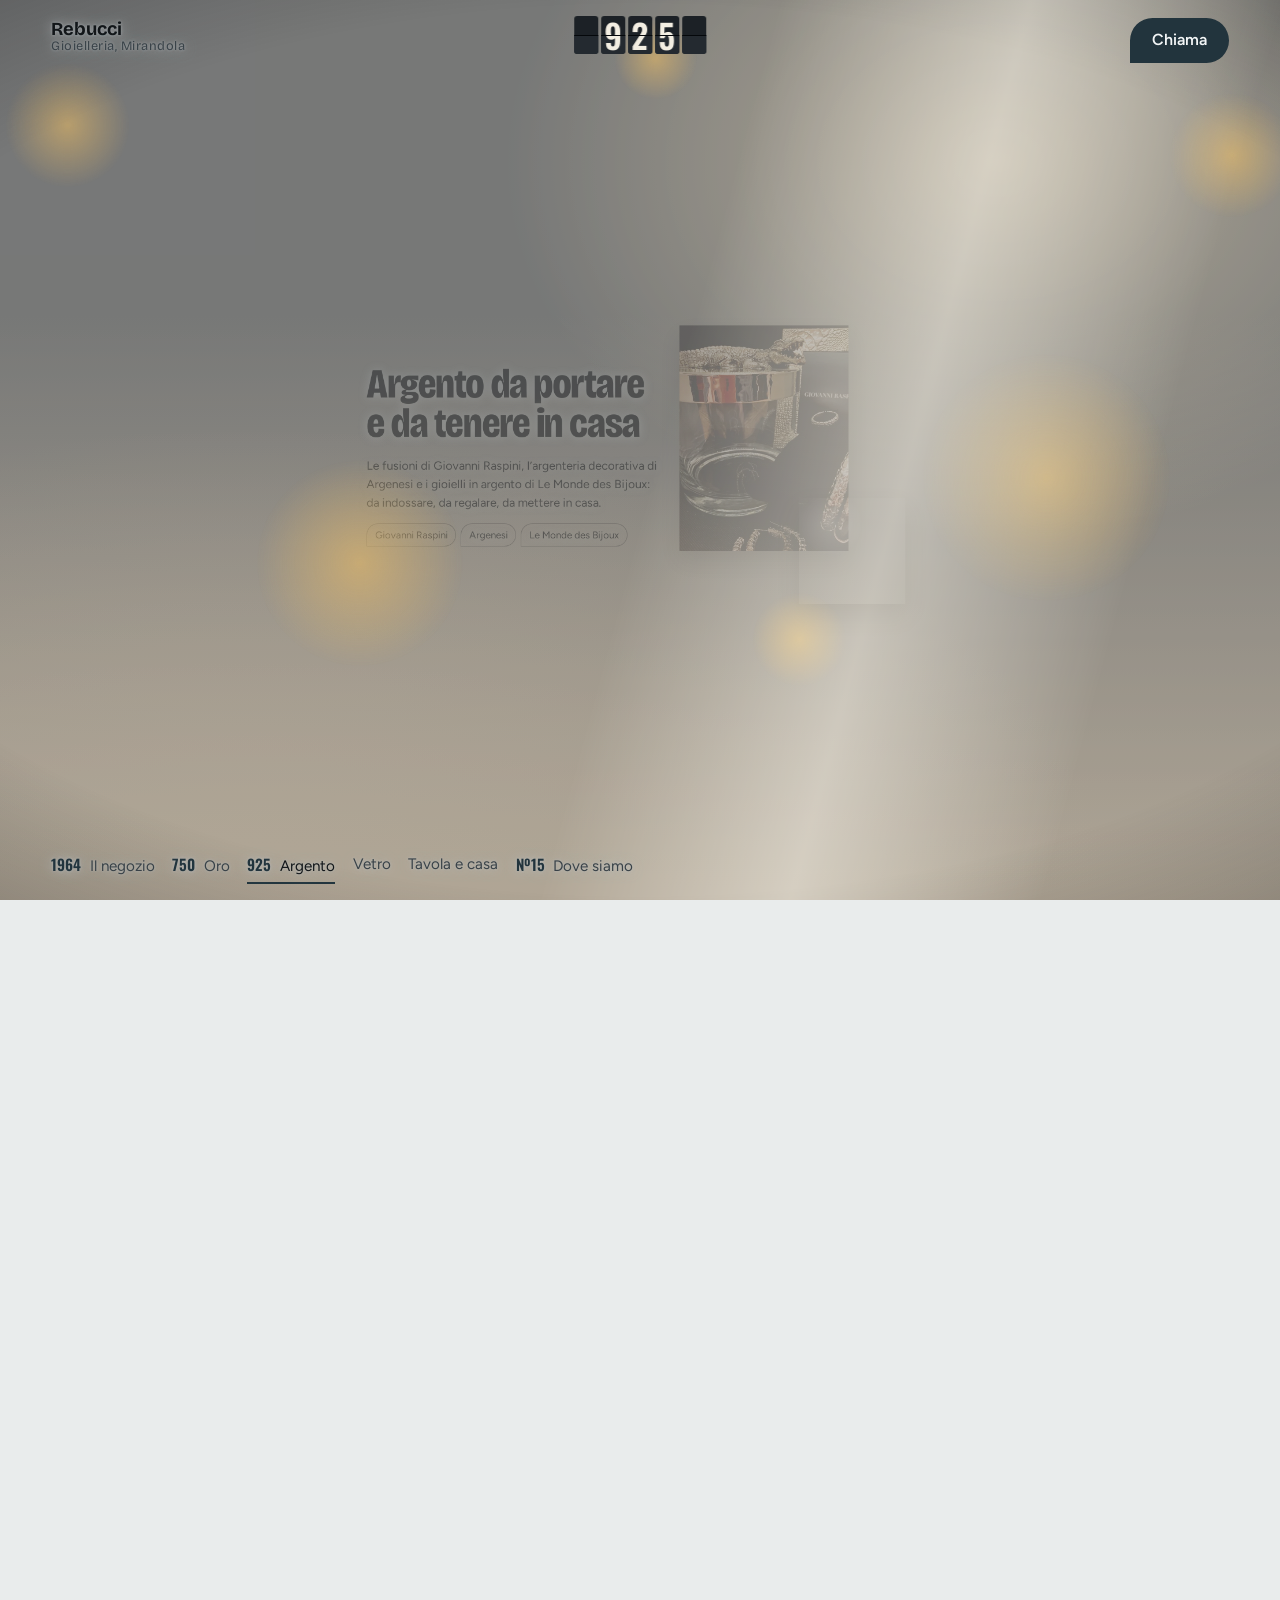
==== commit 73176c52: "Foto in WebP (-72%), dati strutturati completi, link canonico Foto convertite in WebP a 960 px massi" ====
--- a/index.html
+++ b/index.html
@@ -11,6 +11,7 @@
 <meta property="og:locale" content="it_IT">
 <meta property="og:title" content="Gioielleria Rebucci, Mirandola">
 <meta property="og:description" content="Dal 1964 nel centro storico di Mirandola: oro, argento, vetro di Murano e la tavola.">
+<link rel="canonical" href="https://manu-unimore.github.io/gioielleria-rebucci-preview/">
 <meta property="og:url" content="https://manu-unimore.github.io/gioielleria-rebucci-preview/">
 <meta property="og:image" content="https://manu-unimore.github.io/gioielleria-rebucci-preview/assets/foto/r05.jpg">
 <meta name="theme-color" content="#0A1613">
@@ -33,7 +34,11 @@
   "@context": "https://schema.org",
   "@type": "JewelryStore",
   "name": "Gioielleria Rebucci",
+  "url": "https://manu-unimore.github.io/gioielleria-rebucci-preview/",
+  "image": "https://manu-unimore.github.io/gioielleria-rebucci-preview/assets/foto/r05.jpg",
+  "description": "Gioielleria e oggettistica nel centro storico di Mirandola: gioielli in oro e argento, vetro di Murano, porcellane e oggetti per la casa.",
   "foundingDate": "1964",
+  "geo": { "@type": "GeoCoordinates", "latitude": 44.8864877, "longitude": 11.0652789 },
   "telephone": "+39 347 749 6401",
   "email": "r_alessandra@me.com",
   "address": {
@@ -111,7 +116,7 @@
       </div>
       <figure class="plane photo square" data-dz="520" data-x="24" data-y="-3" data-xm="0" data-ym="-30">
         <button class="zoom" type="button" aria-label="Ingrandisci: Anello con una fila di brillanti su fondo blu scuro">
-        <img src="assets/foto/r05.jpg" width="1136" height="1079" fetchpriority="high"
+        <img src="assets/foto/r05.webp" width="960" height="912" fetchpriority="high"
              alt="Anello con una fila di brillanti su fondo blu scuro">
         </button>
         <figcaption class="cartellino"><b>Anello con brillanti</b></figcaption>
@@ -133,14 +138,14 @@
       </div>
       <figure class="plane photo tall" data-dz="500" data-x="-21" data-y="-3" data-xm="-8" data-ym="-24">
         <button class="zoom" type="button" aria-label="Ingrandisci: Collana a maglie ovali dorate appesa a una mano di legno">
-        <img src="assets/foto/r26.jpg" width="593" height="721" loading="lazy" decoding="async"
+        <img src="assets/foto/r26.webp" width="593" height="721" loading="lazy" decoding="async"
              alt="Collana a maglie ovali dorate appesa a una mano di legno">
         </button>
         <figcaption class="cartellino destra"><b>Collana a maglie ovali</b></figcaption>
       </figure>
       <figure class="plane photo small" data-dz="300" data-x="-33" data-y="22" data-xm="24" data-ym="-16">
         <button class="zoom" type="button" aria-label="Ingrandisci: Bracciali tennis con diamanti su un piano nero lucido">
-        <img src="assets/foto/r11.jpg" width="552" height="577" loading="lazy" decoding="async"
+        <img src="assets/foto/r11.webp" width="552" height="577" loading="lazy" decoding="async"
              alt="Bracciali tennis con diamanti su un piano nero lucido">
         </button>
         <figcaption class="cartellino"><b>Bracciali tennis con diamanti</b></figcaption>
@@ -161,14 +166,14 @@
       </div>
       <figure class="plane photo tall" data-dz="540" data-x="22" data-y="-3" data-xm="8" data-ym="-28">
         <button class="zoom" type="button" aria-label="Ingrandisci: Barattolo in vetro con coperchio a coccodrillo, cornice, anello e bracciali di Giovanni Raspini">
-        <img src="assets/foto/r13.jpg" width="801" height="962" loading="lazy" decoding="async"
+        <img src="assets/foto/r13.webp" width="799" height="960" loading="lazy" decoding="async"
              alt="Barattolo in vetro con coperchio a coccodrillo, cornice, anello e bracciali di Giovanni Raspini">
         </button>
         <figcaption class="cartellino"><b>Barattolo e bracciali</b><span>Giovanni Raspini</span></figcaption>
       </figure>
       <figure class="plane photo small" data-dz="320" data-x="34" data-y="23" data-xm="-26" data-ym="-30">
         <button class="zoom" type="button" aria-label="Ingrandisci: Pendente in argento a forma di corona, tra foglie e bacche">
-        <img src="assets/foto/r25.jpg" width="561" height="532" loading="lazy" decoding="async"
+        <img src="assets/foto/r25.webp" width="561" height="532" loading="lazy" decoding="async"
              alt="Pendente in argento a forma di corona, tra foglie e bacche">
         </button>
         <figcaption class="cartellino"><b>Pendente a corona</b><span>Argento</span></figcaption>
@@ -188,14 +193,14 @@
       </div>
       <figure class="plane photo tall" data-dz="560" data-x="-22" data-y="-3" data-xm="-8" data-ym="-22">
         <button class="zoom" type="button" aria-label="Ingrandisci: Bicchieri in vetro soffiato blu e azzurro, a righe, a spirale e a pois">
-        <img src="assets/foto/r20-vetro-blu.jpg" width="492" height="589" loading="lazy" decoding="async"
+        <img src="assets/foto/r20-vetro-blu.webp" width="492" height="589" loading="lazy" decoding="async"
              alt="Bicchieri in vetro soffiato blu e azzurro, a righe, a spirale e a pois">
         </button>
         <figcaption class="cartellino destra"><b>Bicchieri in vetro soffiato</b></figcaption>
       </figure>
       <figure class="plane photo small" data-dz="300" data-x="-35" data-y="23" data-xm="24" data-ym="-14">
         <button class="zoom" type="button" aria-label="Ingrandisci: Calice da vino in cristallo su fondo nero">
-        <img src="assets/foto/r19.jpg" width="685" height="630" loading="lazy" decoding="async"
+        <img src="assets/foto/r19.webp" width="685" height="630" loading="lazy" decoding="async"
              alt="Calice da vino in cristallo su fondo nero">
         </button>
         <figcaption class="cartellino"><b>Calice in cristallo</b></figcaption>
@@ -218,21 +223,21 @@
       </div>
       <figure class="plane photo frame" data-dz="260" data-x="-44" data-y="-6" data-xm="-40" data-ym="-28" data-ry="62">
         <button class="zoom" type="button" aria-label="Ingrandisci: Piatti in porcellana decorati con pietre preziose dipinte in blu">
-        <img src="assets/foto/r15.jpg" width="1180" height="1122" loading="lazy" decoding="async"
+        <img src="assets/foto/r15.webp" width="960" height="913" loading="lazy" decoding="async"
              alt="Piatti in porcellana decorati con pietre preziose dipinte in blu">
         </button>
         <figcaption class="cartellino"><b>Piatti con pietre dipinte</b><span>Porcellana</span></figcaption>
       </figure>
       <figure class="plane photo frame" data-dz="620" data-x="44" data-y="-4" data-xm="40" data-ym="-30" data-ry="-62">
         <button class="zoom" type="button" aria-label="Ingrandisci: Piatti decorati e calici in cristallo apparecchiati su un tavolo scuro">
-        <img src="assets/foto/r14.jpg" width="1180" height="1122" loading="lazy" decoding="async"
+        <img src="assets/foto/r14.webp" width="960" height="913" loading="lazy" decoding="async"
              alt="Piatti decorati e calici in cristallo apparecchiati su un tavolo scuro">
         </button>
         <figcaption class="cartellino"><b>La tavola apparecchiata</b></figcaption>
       </figure>
       <figure class="plane photo frame" data-dz="980" data-x="-52" data-y="-2" data-xm="-40" data-ym="-34" data-ry="62">
         <button class="zoom" type="button" aria-label="Ingrandisci: Tazza e barattolo in porcellana con decori floreali">
-        <img src="assets/foto/r18.jpg" width="593" height="621" loading="lazy" decoding="async"
+        <img src="assets/foto/r18.webp" width="593" height="621" loading="lazy" decoding="async"
              alt="Tazza e barattolo in porcellana con decori floreali">
         </button>
         <figcaption class="cartellino"><b>Tazza e barattolo a fiori</b><span>Porcellana</span></figcaption>
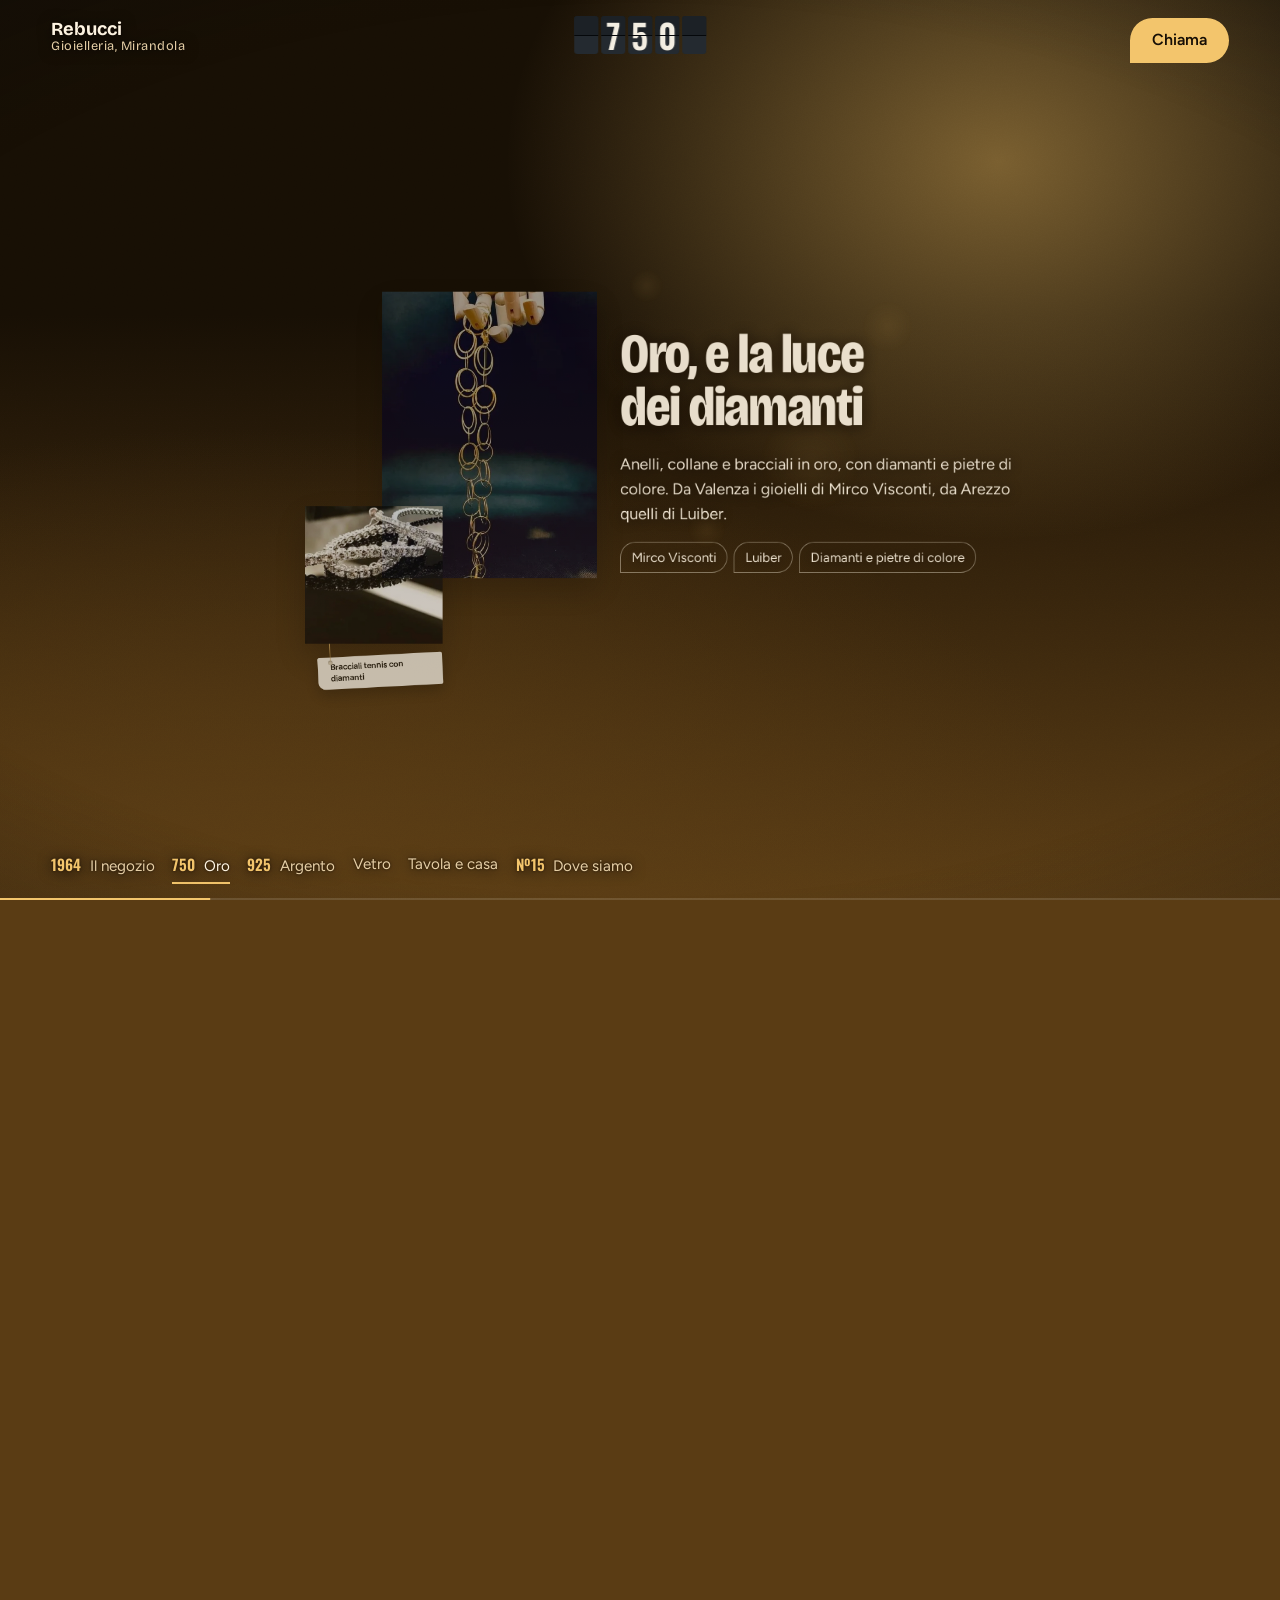
==== commit 139c2bee: "Rifiniture grafiche: insegna serif, barra in ottone, velluto, gemme vive - Barra del browser su tele" ====
--- a/index.html
+++ b/index.html
@@ -28,7 +28,9 @@
 <link rel="preconnect" href="https://fonts.googleapis.com">
 <link rel="preconnect" href="https://fonts.gstatic.com" crossorigin>
 <link rel="stylesheet" href="https://fonts.googleapis.com/css2?family=Bricolage+Grotesque:opsz,wdth,wght@12..96,75..100,400..800&family=Figtree:wght@400;600&family=Oswald:wght@600&display=swap">
-<link rel="stylesheet" href="styles.css?v=9">
+<!-- solo le lettere di "Rebucci" per l'insegna d'ingresso: pochi KB -->
+<link rel="stylesheet" href="https://fonts.googleapis.com/css2?family=Cormorant+Garamond:wght@600&text=Rebucci&display=swap">
+<link rel="stylesheet" href="styles.css?v=10">
 <script type="application/ld+json">
 {
   "@context": "https://schema.org",
@@ -56,7 +58,7 @@
   ]
 }
 </script>
-<script src="script.js?v=7" defer></script>
+<script src="script.js?v=10" defer></script>
 </head>
 <body>
 <!--
@@ -82,6 +84,7 @@
     <span class="flap" data-v=" " aria-hidden="true"><span class="h t"><i> </i></span><span class="h b"><i> </i></span><span class="f ft"><i> </i></span><span class="f fb"><i> </i></span></span><span class="flap" data-v="1" aria-hidden="true"><span class="h t"><i>1</i></span><span class="h b"><i>1</i></span><span class="f ft"><i>1</i></span><span class="f fb"><i>1</i></span></span><span class="flap" data-v="9" aria-hidden="true"><span class="h t"><i>9</i></span><span class="h b"><i>9</i></span><span class="f ft"><i>9</i></span><span class="f fb"><i>9</i></span></span><span class="flap" data-v="6" aria-hidden="true"><span class="h t"><i>6</i></span><span class="h b"><i>6</i></span><span class="f ft"><i>6</i></span><span class="f fb"><i>6</i></span></span><span class="flap" data-v="4" aria-hidden="true"><span class="h t"><i>4</i></span><span class="h b"><i>4</i></span><span class="f ft"><i>4</i></span><span class="f fb"><i>4</i></span></span>
   </p>
   <a class="btn btn-call" href="tel:+393477496401">Chiama</a>
+  <div class="avanzamento" aria-hidden="true"><i></i></div>
   <nav class="index" aria-label="Vetrine">
     <ol>
       <li><a href="#soglia"><span class="n">1964</span> Il negozio</a></li>
--- a/styles.css
+++ b/styles.css
@@ -444,3 +444,43 @@
   /* sulla mappa l'indirizzo è già nel testo accanto */
   .is-3d .mappa .cartellino { display: none; }
 }
+
+/* ---------- Barra di avanzamento in ottone ---------- */
+.avanzamento { display: none; }
+.is-3d .hud > .avanzamento {
+  display: block; position: absolute; left: 0; right: 0; bottom: 0; height: 2px;
+  background: color-mix(in srgb, var(--ink) 14%, transparent); pointer-events: none;
+}
+.avanzamento i { display: block; height: 100%; background: var(--accent); transform: scaleX(0); transform-origin: 0 50%; }
+
+/* ---------- Cartellini che dondolano quando compaiono ---------- */
+@keyframes dondola { 0% { rotate: 9deg; } 30% { rotate: -5deg; } 55% { rotate: 3deg; } 78% { rotate: -1deg; } 100% { rotate: 0deg; } }
+@media (min-width: 761px) and (min-aspect-ratio: 4/5) {
+  .is-3d .plane.is-live .cartellino { animation: dondola 1.8s cubic-bezier(.3, .7, .4, 1) both; }
+}
+.calmo .cartellino { animation: none !important; }
+
+/* ---------- Gemme che ruotano e catturano la luce ---------- */
+@keyframes gira { from { transform: perspective(700px) rotateY(0deg); } to { transform: perspective(700px) rotateY(360deg); } }
+@keyframes brilla { 0%, 100% { opacity: .55; } 50% { opacity: 1; } }
+.is-3d .gem svg { animation: gira 16s linear infinite, brilla 5s ease-in-out infinite; }
+.is-3d .gem.small-gem svg { animation-duration: 11s, 3.6s; animation-direction: reverse, normal; }
+.calmo .gem svg { animation: none; }
+
+/* ---------- Velluto sulle vetrine scure ---------- */
+.is-3d .sky:is([data-tone="soglia"], [data-tone="oro"], [data-tone="vetro"], [data-tone="visita"])::after {
+  content: ""; position: absolute; inset: 0; pointer-events: none;
+  background:
+    linear-gradient(120deg, transparent 30%, rgba(255, 255, 255, .035) 48%, transparent 66%),
+    url("data:image/svg+xml,%3Csvg xmlns='http://www.w3.org/2000/svg' width='220' height='220'%3E%3Cfilter id='n'%3E%3CfeTurbulence type='fractalNoise' baseFrequency='.85' numOctaves='2' stitchTiles='stitch'/%3E%3CfeColorMatrix values='0 0 0 0 1 0 0 0 0 1 0 0 0 0 1 0 0 0 .5 0'/%3E%3C/filter%3E%3Crect width='100%25' height='100%25' filter='url(%23n)'/%3E%3C/svg%3E");
+  background-size: auto, 220px 220px;
+  opacity: .09; mix-blend-mode: soft-light;
+}
+
+/* ---------- Insegna d'ingresso in serif da negozio storico ---------- */
+.insegna {
+  font-family: "Cormorant Garamond", "Didot", "Bodoni 72", Georgia, serif;
+  font-variation-settings: normal; font-weight: 600;
+  letter-spacing: .01em; line-height: .95;
+  font-size: clamp(4.4rem, 19vw, 17rem);
+}
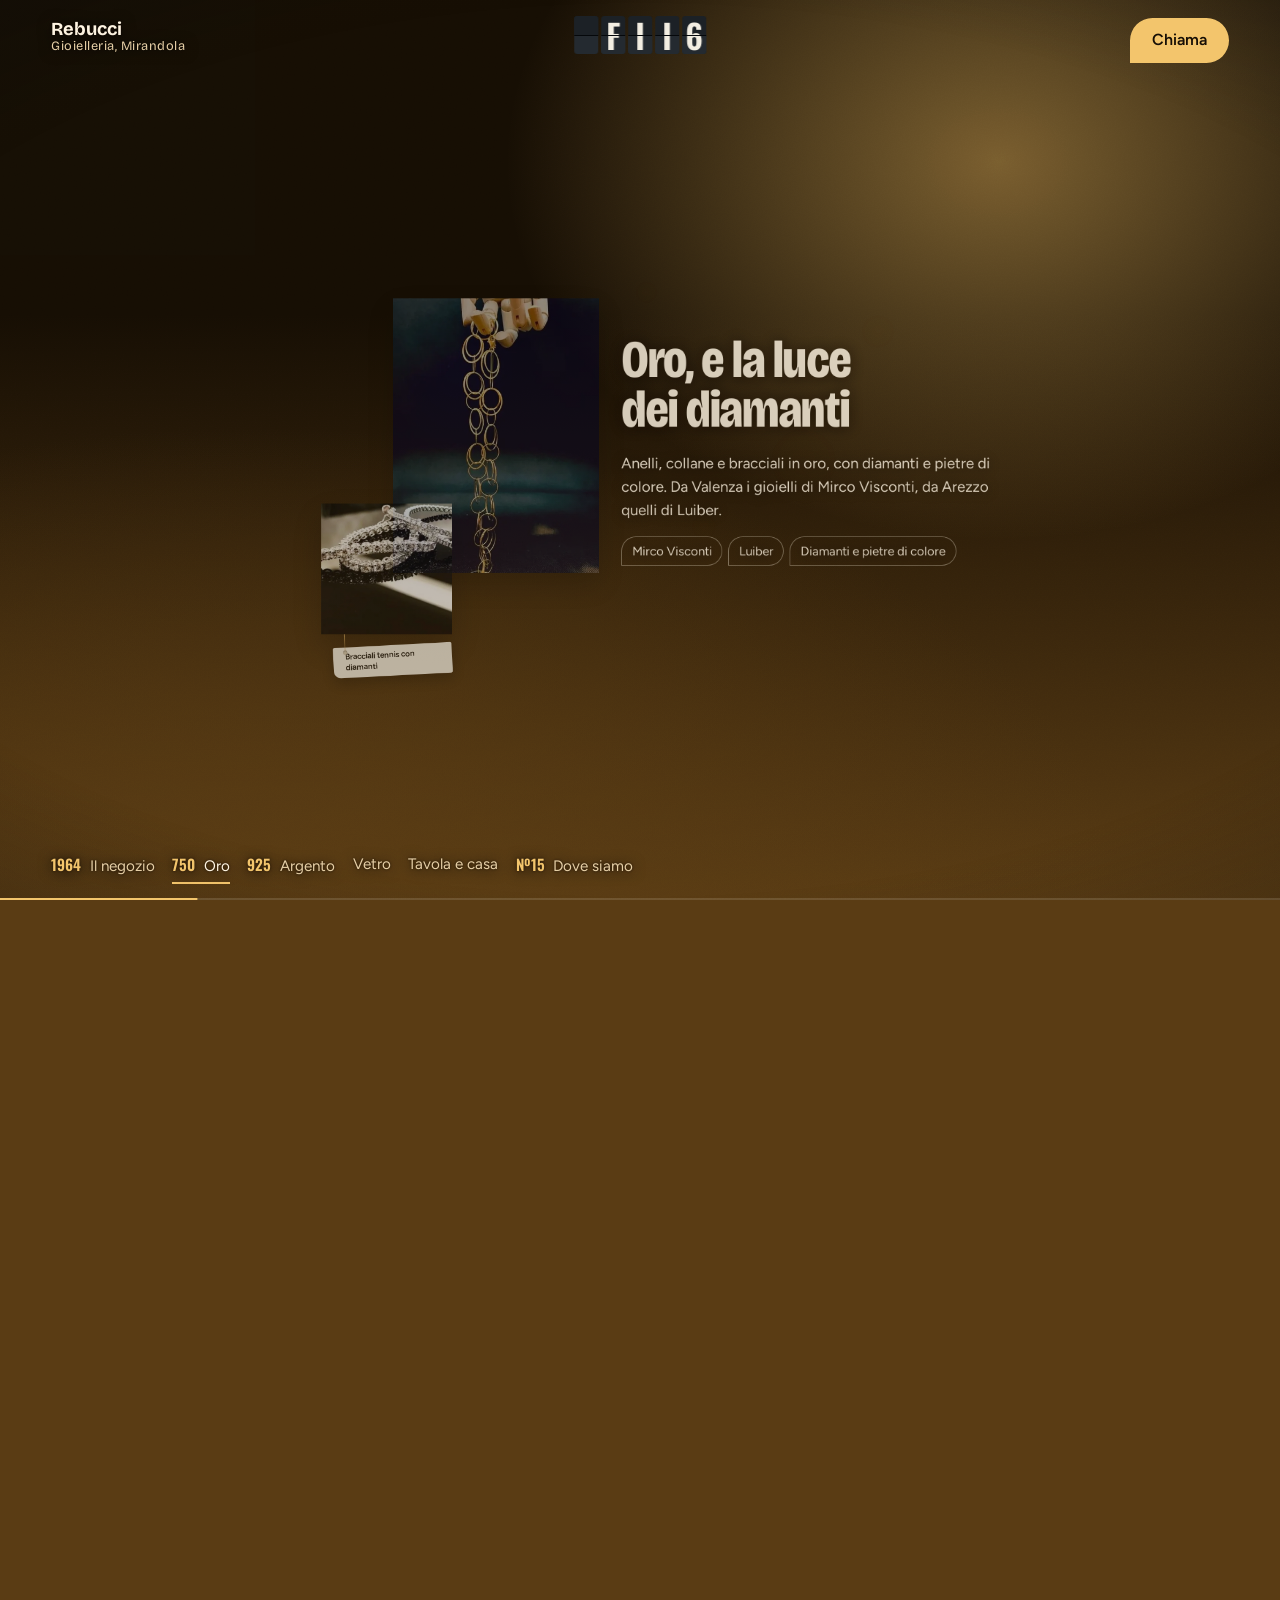
==== commit e01614c8: "Brillio sulle pietre, tabellone che scorre, vetro appannato, chiusura - Stelle di luce sui punti più" ====
--- a/index.html
+++ b/index.html
@@ -30,7 +30,7 @@
 <link rel="stylesheet" href="https://fonts.googleapis.com/css2?family=Bricolage+Grotesque:opsz,wdth,wght@12..96,75..100,400..800&family=Figtree:wght@400;600&family=Oswald:wght@600&display=swap">
 <!-- solo le lettere di "Rebucci" per l'insegna d'ingresso: pochi KB -->
 <link rel="stylesheet" href="https://fonts.googleapis.com/css2?family=Cormorant+Garamond:wght@600&text=Rebucci&display=swap">
-<link rel="stylesheet" href="styles.css?v=10">
+<link rel="stylesheet" href="styles.css?v=12">
 <script type="application/ld+json">
 {
   "@context": "https://schema.org",
@@ -58,7 +58,7 @@
   ]
 }
 </script>
-<script src="script.js?v=10" defer></script>
+<script src="script.js?v=12" defer></script>
 </head>
 <body>
 <!--
@@ -290,11 +290,15 @@
   </main>
 </div>
 <div class="vignette" aria-hidden="true"></div>
-<div class="sweep" aria-hidden="true"></div>
+<div class="velo" aria-hidden="true"></div>
 <div class="ingresso" aria-hidden="true">
   <p class="insegna">Rebucci</p>
   <p class="insegna-sub">Gioielleria &middot; Mirandola &middot; dal 1964</p>
   <p class="insegna-hint">Scorri per entrare</p>
+</div>
+<div class="chiusura" aria-hidden="true">
+  <p class="insegna">Rebucci</p>
+  <p class="insegna-sub">Via Cesare Battisti 15 &middot; Mirandola</p>
 </div>
 <dialog class="luce" id="luce" closedby="any" aria-label="Foto ingrandita">
   <button class="luce-chiudi btn btn-ghost" type="button">Chiudi</button>
--- a/styles.css
+++ b/styles.css
@@ -96,8 +96,8 @@
 .flap .b, .flap .fb { background: #242A30; }
 .flap::after { content: ""; position: absolute; left: 0; right: 0; top: calc(50% - .5px); height: 1px; background: #05080B; }
 .flap .fb { transform: rotateX(90deg); }
-.flap.go .ft { animation: flap-top .22s ease-in var(--delay, 0s) forwards; }
-.flap.go .fb { animation: flap-bottom .22s ease-out calc(var(--delay, 0s) + .22s) forwards; }
+.flap.go .ft { animation: flap-top var(--dur, .22s) ease-in var(--delay, 0s) forwards; }
+.flap.go .fb { animation: flap-bottom var(--dur, .22s) ease-out calc(var(--delay, 0s) + var(--dur, .22s)) forwards; }
 @keyframes flap-top { to { transform: rotateX(-90deg); } }
 @keyframes flap-bottom { from { transform: rotateX(90deg); } to { transform: rotateX(0); } }
 
@@ -327,14 +327,14 @@
 }
 
 /* ---------- Riflesso nel passaggio tra vetrine ---------- */
-html:not(.is-3d) .sweep, html:not(.is-3d) .ingresso { display: none; }
-.is-3d .sweep {
-  position: fixed; top: 0; bottom: 0; left: -50%; right: -50%; z-index: 6; pointer-events: none; opacity: 0;
-  background: linear-gradient(105deg, transparent 36%, rgba(255, 246, 224, 0) 41%, rgba(255, 246, 224, .5) 50%, rgba(255, 246, 224, 0) 59%, transparent 64%);
-  mix-blend-mode: screen;
-  transform: translateX(calc((var(--s, 0) - .5) * 100%));
-  will-change: transform, opacity;
-}
+html:not(.is-3d) .velo, html:not(.is-3d) .ingresso, html:not(.is-3d) .chiusura { display: none; }
+/* vetro appannato: compare solo a metà del passaggio tra due vetrine */
+.is-3d .velo {
+  position: fixed; inset: 0; z-index: 6; pointer-events: none; opacity: 0; visibility: hidden;
+  -webkit-backdrop-filter: blur(14px) saturate(.85); backdrop-filter: blur(14px) saturate(.85);
+  background: radial-gradient(120% 100% at 50% 50%, rgba(235, 240, 238, .08), rgba(235, 240, 238, .2));
+}
+@media (max-width: 760px) { .is-3d .velo { -webkit-backdrop-filter: blur(8px); backdrop-filter: blur(8px); } }
 
 /* ---------- Scritta dorata sul vetro d'ingresso ---------- */
 .is-3d .ingresso {
@@ -397,7 +397,7 @@
 html:not(.is-3d) .semplice { display: none; }
 
 /* Riduci movimento: profondità sì, effetti di contorno no */
-.calmo .ingresso, .calmo .sweep { display: none; }
+.calmo .ingresso, .calmo .velo, .calmo .chiusura { display: none; }
 .calmo .hint-line { animation: none; }
 
 /* Fine corsa: nessun rimbalzo oltre l'ultima vetrina (iPhone), e se il browser
@@ -484,3 +484,34 @@
   letter-spacing: .01em; line-height: .95;
   font-size: clamp(4.4rem, 19vw, 17rem);
 }
+
+/* ---------- Brillio sulle pietre ---------- */
+.stella {
+  position: absolute; width: 52px; height: 52px; margin: -26px 0 0 -26px; z-index: 2; pointer-events: none;
+  background:
+    radial-gradient(circle, #FFF 0 7%, rgba(255, 250, 235, .55) 16%, transparent 34%),
+    linear-gradient(90deg, transparent 47%, rgba(255, 255, 255, .95) 50%, transparent 53%),
+    linear-gradient(0deg, transparent 47%, rgba(255, 255, 255, .95) 50%, transparent 53%);
+  -webkit-mask: radial-gradient(circle, #000 18%, transparent 68%); mask: radial-gradient(circle, #000 18%, transparent 68%);
+  filter: drop-shadow(0 0 5px rgba(255, 240, 200, 1));
+  mix-blend-mode: screen;
+  animation: stella 1.2s ease-in-out forwards;
+}
+@keyframes stella {
+  0% { transform: scale(0) rotate(0deg); opacity: 0; }
+  40% { transform: scale(1) rotate(40deg); opacity: 1; }
+  100% { transform: scale(0) rotate(90deg); opacity: 0; }
+}
+
+/* ---------- Chiusura: l'insegna torna per un attimo ---------- */
+.is-3d .chiusura {
+  position: fixed; inset: 0; z-index: 8; pointer-events: none;
+  display: grid; place-content: center; justify-items: center; gap: .5rem; text-align: center;
+  background: radial-gradient(90% 80% at 50% 50%, rgba(6, 16, 14, .95), rgba(6, 16, 14, .82));
+  -webkit-backdrop-filter: blur(6px); backdrop-filter: blur(6px);
+  opacity: 0; visibility: hidden;
+  transition: opacity .8s ease, visibility 0s linear .8s;
+}
+.is-3d .chiusura.on { opacity: 1; visibility: visible; transition: opacity .6s ease; }
+.is-3d .chiusura .insegna { font-size: clamp(3.4rem, 14vw, 10rem); transform: scale(1.06); transition: transform 2.6s cubic-bezier(.2, .8, .2, 1); }
+.is-3d .chiusura.on .insegna { transform: scale(1); }
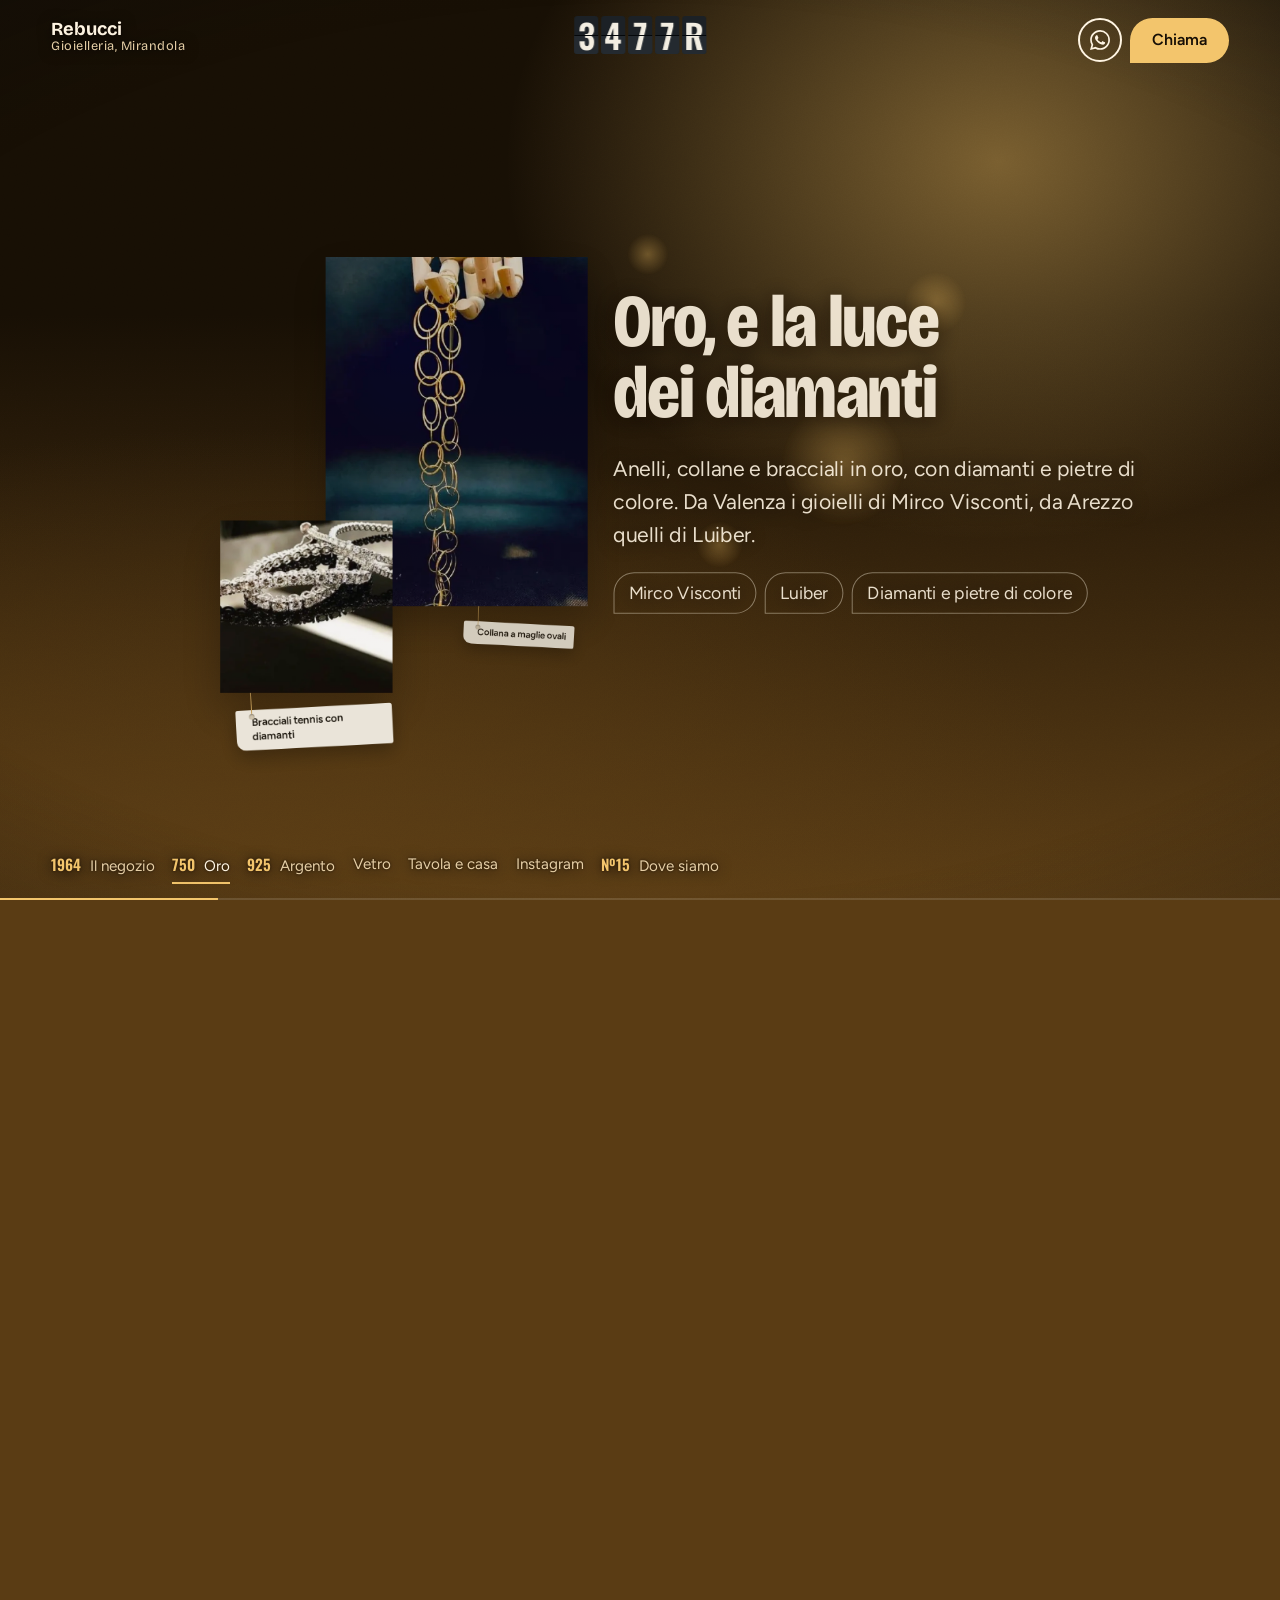
==== commit 908a9542: "WhatsApp, sezione Instagram, animazioni più leggere - Contatto WhatsApp nella testata e in Dove siam" ====
--- a/index.html
+++ b/index.html
@@ -30,7 +30,7 @@
 <link rel="stylesheet" href="https://fonts.googleapis.com/css2?family=Bricolage+Grotesque:opsz,wdth,wght@12..96,75..100,400..800&family=Figtree:wght@400;600&family=Oswald:wght@600&display=swap">
 <!-- solo le lettere di "Rebucci" per l'insegna d'ingresso: pochi KB -->
 <link rel="stylesheet" href="https://fonts.googleapis.com/css2?family=Cormorant+Garamond:wght@600&text=Rebucci&display=swap">
-<link rel="stylesheet" href="styles.css?v=12">
+<link rel="stylesheet" href="styles.css?v=14">
 <script type="application/ld+json">
 {
   "@context": "https://schema.org",
@@ -58,7 +58,7 @@
   ]
 }
 </script>
-<script src="script.js?v=12" defer></script>
+<script src="script.js?v=14" defer></script>
 </head>
 <body>
 <!--
@@ -72,6 +72,14 @@
 <a class="skip" href="#contenuto">Salta al contenuto</a>
 
 <svg width="0" height="0" style="position:absolute" aria-hidden="true" focusable="false">
+  <symbol id="wa" viewBox="0 0 24 24">
+    <path fill="currentColor" d="M17.47 14.38c-.3-.15-1.76-.87-2.03-.97-.27-.1-.47-.15-.67.15-.2.3-.77.97-.94 1.16-.17.2-.35.22-.64.08-.3-.15-1.26-.46-2.39-1.48-.88-.79-1.48-1.76-1.65-2.06-.17-.3-.02-.46.13-.61.13-.13.3-.35.45-.52.15-.17.2-.3.3-.5.1-.2.05-.37-.03-.52-.07-.15-.67-1.61-.92-2.21-.24-.58-.49-.5-.67-.51h-.57c-.2 0-.52.07-.79.37-.27.3-1.04 1.02-1.04 2.48s1.07 2.88 1.21 3.07c.15.2 2.1 3.2 5.08 4.49.71.31 1.26.49 1.7.63.71.23 1.36.2 1.87.12.57-.09 1.76-.72 2.01-1.41.25-.7.25-1.29.17-1.41-.07-.13-.27-.2-.57-.35m-5.42 7.4h-.01a9.87 9.87 0 0 1-5.03-1.38l-.36-.21-3.74.98 1-3.65-.24-.37a9.86 9.86 0 0 1-1.51-5.26c0-5.45 4.44-9.88 9.89-9.88 2.64 0 5.12 1.03 6.99 2.9a9.83 9.83 0 0 1 2.89 6.99c0 5.45-4.44 9.88-9.88 9.88m8.41-18.3A11.8 11.8 0 0 0 12.05 0C5.5 0 .16 5.34.16 11.89c0 2.1.55 4.14 1.59 5.95L.06 24l6.3-1.65a11.9 11.9 0 0 0 5.69 1.45h.01c6.55 0 11.89-5.34 11.89-11.89 0-3.18-1.24-6.17-3.49-8.41Z"/>
+  </symbol>
+  <symbol id="ig" viewBox="0 0 24 24">
+    <rect x="3" y="3" width="18" height="18" rx="5" fill="none" stroke="currentColor" stroke-width="2"/>
+    <circle cx="12" cy="12" r="4.2" fill="none" stroke="currentColor" stroke-width="2"/>
+    <circle cx="17.4" cy="6.6" r="1.2" fill="currentColor"/>
+  </symbol>
   <symbol id="gemma" viewBox="0 0 240 200">
     <path d="M70 20 H170 L230 76 L120 190 L10 76 Z M10 76 H230 M70 20 L96 76 L120 20 L144 76 L170 20 M96 76 L120 190 L144 76"
           fill="none" stroke="currentColor" stroke-width="3" stroke-linejoin="round" />
@@ -83,7 +91,10 @@
   <p class="clock" role="img" aria-label="Vetrina: dal 1964">
     <span class="flap" data-v=" " aria-hidden="true"><span class="h t"><i> </i></span><span class="h b"><i> </i></span><span class="f ft"><i> </i></span><span class="f fb"><i> </i></span></span><span class="flap" data-v="1" aria-hidden="true"><span class="h t"><i>1</i></span><span class="h b"><i>1</i></span><span class="f ft"><i>1</i></span><span class="f fb"><i>1</i></span></span><span class="flap" data-v="9" aria-hidden="true"><span class="h t"><i>9</i></span><span class="h b"><i>9</i></span><span class="f ft"><i>9</i></span><span class="f fb"><i>9</i></span></span><span class="flap" data-v="6" aria-hidden="true"><span class="h t"><i>6</i></span><span class="h b"><i>6</i></span><span class="f ft"><i>6</i></span><span class="f fb"><i>6</i></span></span><span class="flap" data-v="4" aria-hidden="true"><span class="h t"><i>4</i></span><span class="h b"><i>4</i></span><span class="f ft"><i>4</i></span><span class="f fb"><i>4</i></span></span>
   </p>
-  <a class="btn btn-call" href="tel:+393477496401">Chiama</a>
+  <div class="rapidi">
+    <a class="btn-wa" href="https://wa.me/393477496401?text=Ciao%20Alessandra%2C%20ho%20visto%20il%20sito%20della%20gioielleria%20e%20vorrei%20un%27informazione." target="_blank" rel="noopener" aria-label="Scrivi su WhatsApp"><svg aria-hidden="true"><use href="#wa"/></svg></a>
+    <a class="btn btn-call" href="tel:+393477496401">Chiama</a>
+  </div>
   <div class="avanzamento" aria-hidden="true"><i></i></div>
   <nav class="index" aria-label="Vetrine">
     <ol>
@@ -92,6 +103,7 @@
       <li><a href="#argento"><span class="n">925</span> Argento</a></li>
       <li><a href="#vetro">Vetro</a></li>
       <li><a href="#tavola">Tavola e casa</a></li>
+      <li><a href="#instagram">Instagram</a></li>
       <li><a href="#visita"><span class="n">Nº15</span> Dove siamo</a></li>
     </ol>
   </nav>
@@ -104,6 +116,7 @@
     <div class="sky" data-tone="argento"></div>
     <div class="sky" data-tone="vetro"></div>
     <div class="sky" data-tone="tavola"></div>
+    <div class="sky" data-tone="instagram"></div>
     <div class="sky" data-tone="visita"></div>
   </div>
   <main class="world" id="contenuto" tabindex="-1">
@@ -116,6 +129,7 @@
         <p class="lead">Una tradizione di gioielleria e oggettistica riconoscibile per un gusto raffinato e originale e per un costante spirito di innovazione.</p>
         <p class="hint" aria-hidden="true"><span class="hint-line"></span><span class="hint-wheel">Scorri con la rotella: si entra in vetrina</span><span class="hint-touch">Scorri col dito: si entra in vetrina</span></p>
         <p class="semplice"><a href="?piatto">Versione semplice, senza animazioni</a></p>
+        <p class="animata"><a href="./">Versione animata, in profondità</a></p>
       </div>
       <figure class="plane photo square" data-dz="520" data-x="24" data-y="-3" data-xm="0" data-ym="-30">
         <button class="zoom" type="button" aria-label="Ingrandisci: Anello con una fila di brillanti su fondo blu scuro">
@@ -247,24 +261,57 @@
       </figure>
     </section>
 
-    <section class="ch" id="visita" data-tone="visita" data-z="8000" data-code="Nº15" data-label="via Cesare Battisti 15" aria-labelledby="t-visita">
+    <!-- Instagram: foto segnaposto dall'archivio della gioielleria, da sostituire con i post reali -->
+    <section class="ch" id="instagram" data-tone="instagram" data-z="8000" data-code="INSTA" data-label="Instagram" aria-labelledby="t-instagram">
+      <div class="plane copy" data-x="-17" data-y="0" data-xm="0" data-ym="16">
+        <p class="ora">Instagram</p>
+        <h2 id="t-instagram">Le novità, prima in vetrina e poi qui</h2>
+        <p class="lead">Nuovi arrivi, allestimenti e pezzi appena entrati in negozio.</p>
+        <p class="actions"><a class="btn btn-ig" href="https://www.instagram.com/rebucci_gioielleria_mirandola/" target="_blank" rel="noopener"><svg aria-hidden="true"><use href="#ig"/></svg>Seguici su Instagram</a></p>
+        <p class="fine">@rebucci_gioielleria_mirandola</p>
+      </div>
+      <div class="plane photo feed" data-dz="520" data-x="23" data-y="-2" data-xm="0" data-ym="-30">
+        <ul class="feed-griglia">
+          <li><a href="https://www.instagram.com/rebucci_gioielleria_mirandola/" target="_blank" rel="noopener" aria-label="Vedi su Instagram: Due collane con piccoli diamanti su un espositore Mirco Visconti">
+            <img src="assets/foto/r03.webp" width="441" height="552" loading="lazy" decoding="async" alt="Due collane con piccoli diamanti su un espositore Mirco Visconti">
+            <span class="feed-velo" aria-hidden="true"><svg><use href="#ig"/></svg></span>
+          </a></li>
+          <li><a href="https://www.instagram.com/rebucci_gioielleria_mirandola/" target="_blank" rel="noopener" aria-label="Vedi su Instagram: Anelli in oro giallo con smeraldi e brillanti nei loro astucci">
+            <img src="assets/foto/r10.webp" width="552" height="584" loading="lazy" decoding="async" alt="Anelli in oro giallo con smeraldi e brillanti nei loro astucci">
+            <span class="feed-velo" aria-hidden="true"><svg><use href="#ig"/></svg></span>
+          </a></li>
+          <li><a href="https://www.instagram.com/rebucci_gioielleria_mirandola/" target="_blank" rel="noopener" aria-label="Vedi su Instagram: Anello con rubino ovale e brillanti su una mano di legno">
+            <img src="assets/foto/r01.webp" width="481" height="546" loading="lazy" decoding="async" alt="Anello con rubino ovale e brillanti su una mano di legno">
+            <span class="feed-velo" aria-hidden="true"><svg><use href="#ig"/></svg></span>
+          </a></li>
+          <li><a href="https://www.instagram.com/rebucci_gioielleria_mirandola/" target="_blank" rel="noopener" aria-label="Vedi su Instagram: Collana con punto luce appesa a una mano di legno">
+            <img src="assets/foto/r04.webp" width="691" height="720" loading="lazy" decoding="async" alt="Collana con punto luce appesa a una mano di legno">
+            <span class="feed-velo" aria-hidden="true"><svg><use href="#ig"/></svg></span>
+          </a></li>
+        </ul>
+      </div>
+      <div class="plane deco gem small-gem" data-dz="900" data-x="-58" data-y="-40" data-xm="-40" data-ym="-46" aria-hidden="true"><svg><use href="#gemma"/></svg></div>
+    </section>
+
+    <section class="ch" id="visita" data-tone="visita" data-z="9600" data-code="Nº15" data-label="via Cesare Battisti 15" aria-labelledby="t-visita">
       <div class="plane copy visit" data-x="-17" data-y="0" data-xm="0" data-ym="6">
         <p class="ora">Nº 15</p>
         <h2 id="t-visita">Vieni a trovarci in centro</h2>
         <dl class="hours">
           <div><dt>Indirizzo</dt><dd>Via Cesare Battisti 15, 41037 Mirandola (MO)</dd></div>
           <div><dt>Telefono</dt><dd><a href="tel:+393477496401">347 749 6401</a></dd></div>
+          <div><dt>WhatsApp</dt><dd><a href="https://wa.me/393477496401?text=Ciao%20Alessandra%2C%20ho%20visto%20il%20sito%20della%20gioielleria%20e%20vorrei%20un%27informazione." target="_blank" rel="noopener">Scrivi un messaggio</a></dd></div>
           <div><dt>Email</dt><dd><a href="mailto:r_alessandra@me.com">r_alessandra@me.com</a></dd></div>
         </dl>
         <p class="note">Per orari, appuntamenti e richieste su un pezzo in particolare, telefona o scrivi ad Alessandra.</p>
         <p class="actions">
           <a class="btn" id="cta-call" href="tel:+393477496401">Chiama</a>
-          <a class="btn btn-ghost" href="mailto:r_alessandra@me.com">Scrivi</a>
+          <a class="btn btn-ghost btn-whatsapp" href="https://wa.me/393477496401?text=Ciao%20Alessandra%2C%20ho%20visto%20il%20sito%20della%20gioielleria%20e%20vorrei%20un%27informazione." target="_blank" rel="noopener"><svg aria-hidden="true"><use href="#wa"/></svg>WhatsApp</a>
           <a class="btn btn-ghost" href="https://www.google.com/maps/search/?api=1&amp;query=Gioielleria+Rebucci+Via+Cesare+Battisti+Mirandola" target="_blank" rel="noopener">Apri in Google Maps</a>
         </p>
         <p class="fine"><a href="#soglia">Torna all&rsquo;inizio</a> &middot; <a href="https://www.instagram.com/rebucci_gioielleria_mirandola/" target="_blank" rel="noopener">Instagram</a> &middot; <a href="https://www.facebook.com/rebuccigioielleria/" target="_blank" rel="noopener">Facebook</a></p>
       </div>
-      <figure class="plane photo mappa" data-dz="620" data-x="30" data-y="-2" data-xm="0" data-ym="-54">
+      <figure class="plane photo mappa" data-dz="620" data-x="30" data-y="-2" data-xm="0" data-ym="-60">
         <a class="mappa-link" href="https://www.google.com/maps/search/?api=1&amp;query=Gioielleria+Rebucci+Via+Cesare+Battisti+Mirandola" target="_blank" rel="noopener" aria-label="Apri la posizione della gioielleria in Google Maps">
 <svg class="mappa-svg" viewBox="0 0 1000 1000" role="img" aria-label="Mappa del centro di Mirandola con la gioielleria in via Cesare Battisti 15">
   <defs><clipPath id="mappa-clip"><rect width="1000" height="1000"/></clipPath></defs>
--- a/styles.css
+++ b/styles.css
@@ -6,6 +6,7 @@
 [data-tone="argento"] { --sky-a:#B7BEC3; --sky-b:#E9ECEC; --glow:#FFFFFF; --ink:#121619; --soft:#394248; --accent:#22343D; --on-accent:#F2F5F6; }
 [data-tone="vetro"]   { --sky-a:#041A18; --sky-b:#0C5249; --glow:#45D4B8; --ink:#E8FBF6; --soft:#AEE0D5; --accent:#7EE2CD; --on-accent:#041A18; }
 [data-tone="tavola"]  { --sky-a:#CFD8E6; --sky-b:#F3F1EC; --glow:#FFFFFF; --ink:#0F1A33; --soft:#33415E; --accent:#1F3F8F; --on-accent:#F4F6FB; }
+[data-tone="instagram"]  { --sky-a:#140E0C; --sky-b:#4A2E28; --glow:#E8A98F; --ink:#FFF3EE; --soft:#E9CFC6; --accent:#F0B39B; --on-accent:#140E0C; }
 [data-tone="visita"]  { --sky-a:#06100E; --sky-b:#132622; --glow:#A67C3D; --ink:#ECEAE3; --soft:#ADB8B2; --accent:#C9A25E; --on-accent:#06100E; }
 
 :root {
@@ -168,7 +169,6 @@
     radial-gradient(55% 60% at 78% 18%, color-mix(in srgb, var(--glow) 45%, transparent), transparent 70%),
     radial-gradient(90% 70% at 20% 100%, color-mix(in srgb, var(--sky-b) 90%, transparent), transparent 75%),
     linear-gradient(180deg, var(--sky-a), var(--sky-a) 35%, var(--sky-b));
-  will-change: opacity;
 }
 .is-3d .sky:first-child { opacity: 1; }
 /* il mondo non intercetta i clic: li ricevono solo i piani vicini (.is-live) */
@@ -345,7 +345,6 @@
     radial-gradient(120% 90% at 50% 42%, rgba(10, 24, 20, .8), rgba(4, 10, 9, .95));
   backdrop-filter: blur(14px);
   transform-origin: 50% 45%;
-  will-change: opacity, transform;
 }
 .insegna {
   margin: 0; font-family: var(--f-display); font-variation-settings: "wdth" 82; font-weight: 760;
@@ -468,7 +467,7 @@
 .calmo .gem svg { animation: none; }
 
 /* ---------- Velluto sulle vetrine scure ---------- */
-.is-3d .sky:is([data-tone="soglia"], [data-tone="oro"], [data-tone="vetro"], [data-tone="visita"])::after {
+.is-3d .sky:is([data-tone="soglia"], [data-tone="oro"], [data-tone="vetro"], [data-tone="instagram"], [data-tone="visita"])::after {
   content: ""; position: absolute; inset: 0; pointer-events: none;
   background:
     linear-gradient(120deg, transparent 30%, rgba(255, 255, 255, .035) 48%, transparent 66%),
@@ -515,3 +514,62 @@
 .is-3d .chiusura.on { opacity: 1; visibility: visible; transition: opacity .6s ease; }
 .is-3d .chiusura .insegna { font-size: clamp(3.4rem, 14vw, 10rem); transform: scale(1.06); transition: transform 2.6s cubic-bezier(.2, .8, .2, 1); }
 .is-3d .chiusura.on .insegna { transform: scale(1); }
+
+/* ---------- Contatto rapido: WhatsApp accanto a Chiama ---------- */
+.rapidi { display: flex; align-items: center; gap: .5rem; }
+.is-3d .rapidi { position: absolute; right: var(--gutter); top: 1.1rem; }
+.is-3d .rapidi .btn-call { position: static; }
+html:not(.is-3d) .rapidi { margin-left: auto; }
+.btn-wa {
+  display: inline-grid; place-items: center; width: 2.75rem; height: 2.75rem; flex: none;
+  border: 2px solid currentColor; border-radius: 50%; color: var(--ink); text-decoration: none;
+  transition: background-color .25s ease, color .25s ease, border-color .25s ease;
+}
+.btn-wa svg { width: 1.25rem; height: 1.25rem; }
+.btn-wa:hover, .btn-wa:focus-visible { background: var(--accent); border-color: var(--accent); color: var(--on-accent); }
+.btn-whatsapp, .btn-ig { display: inline-flex; align-items: center; gap: .5em; }
+.btn-whatsapp svg, .btn-ig svg { width: 1.1em; height: 1.1em; }
+@media (max-width: 760px), (max-aspect-ratio: 4/5) {
+  .is-3d .rapidi { top: .8rem; gap: .4rem; }
+  .is-3d .btn-wa { width: 2.6rem; height: 2.6rem; }
+}
+
+/* ---------- Versione animata / semplice: ognuna offre l'altra ---------- */
+.animata { display: none; }
+html:not(.is-3d) .animata { display: block; margin: .8rem 0 0; font-size: .85rem; }
+.animata a { color: var(--soft); }
+
+/* ---------- Instagram ---------- */
+.is-3d .feed { width: min(36vw, 32rem); }
+.feed-griglia { list-style: none; margin: 0; padding: 0; display: grid; grid-template-columns: repeat(2, 1fr); gap: clamp(.4rem, 1vw, .75rem); }
+.feed-griglia a {
+  position: relative; display: block; overflow: hidden; aspect-ratio: 1;
+  border-radius: 3px; background: #1A1210; box-shadow: 0 1rem 2.4rem rgba(0, 0, 0, .3);
+}
+.feed-griglia img { width: 100%; height: 100%; object-fit: cover; box-shadow: none; transition: transform .8s cubic-bezier(.2, .8, .2, 1); }
+.feed-velo {
+  position: absolute; inset: 0; display: grid; place-items: center; color: #FFF3EE;
+  background: linear-gradient(160deg, rgba(20, 14, 12, .05), rgba(20, 14, 12, .6));
+  opacity: 0; transition: opacity .4s ease;
+}
+.feed-velo svg { width: 2rem; height: 2rem; transform: scale(.8); transition: transform .5s cubic-bezier(.2, .8, .2, 1); }
+.feed-griglia a:is(:hover, :focus-visible) img { transform: scale(1.06); }
+.feed-griglia a:is(:hover, :focus-visible) .feed-velo { opacity: 1; }
+.feed-griglia a:is(:hover, :focus-visible) .feed-velo svg { transform: scale(1); }
+@media (hover: none) {
+  .feed-velo { opacity: 1; place-items: end; padding: .45rem; background: linear-gradient(180deg, transparent 55%, rgba(20, 14, 12, .55)); }
+  .feed-velo svg { width: 1.1rem; height: 1.1rem; transform: none; }
+}
+@media (max-width: 760px), (max-aspect-ratio: 4/5) { .is-3d .feed { width: 62vw; } }
+@media (max-width: 760px) and (max-height: 700px) { .is-3d .feed { width: 42vw; } }
+
+/* ---------- Riduci movimento: via transizioni e animazioni CSS ---------- */
+@media (prefers-reduced-motion: reduce) {
+  *, *::before, *::after {
+    animation-duration: .01ms !important;
+    animation-iteration-count: 1 !important;
+    transition-duration: .01ms !important;
+    transition-delay: 0s !important;
+    scroll-behavior: auto !important;
+  }
+}
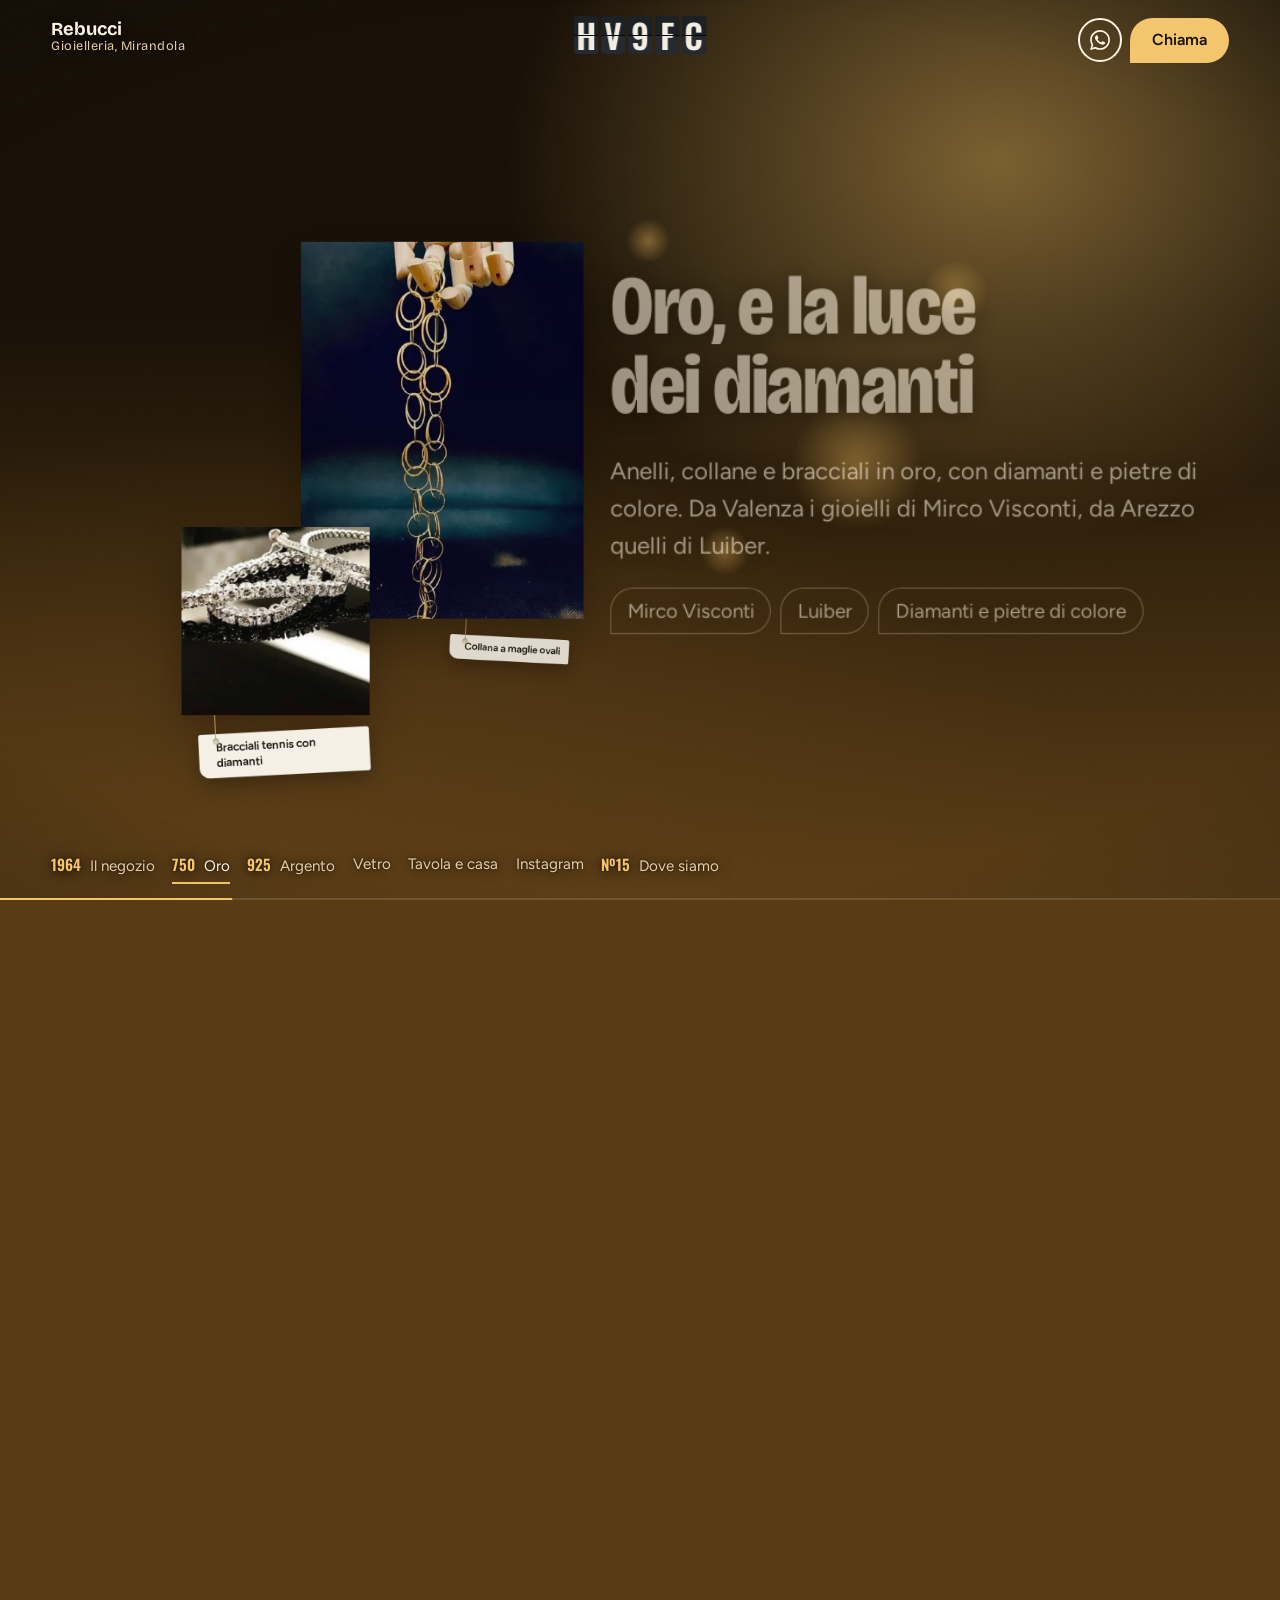
==== commit 376214df: "Scorrimento più fluido su telefono - Su touch la camera segue il dito da vicino (l'inerzia la dà il " ====
--- a/index.html
+++ b/index.html
@@ -30,7 +30,7 @@
 <link rel="stylesheet" href="https://fonts.googleapis.com/css2?family=Bricolage+Grotesque:opsz,wdth,wght@12..96,75..100,400..800&family=Figtree:wght@400;600&family=Oswald:wght@600&display=swap">
 <!-- solo le lettere di "Rebucci" per l'insegna d'ingresso: pochi KB -->
 <link rel="stylesheet" href="https://fonts.googleapis.com/css2?family=Cormorant+Garamond:wght@600&text=Rebucci&display=swap">
-<link rel="stylesheet" href="styles.css?v=14">
+<link rel="stylesheet" href="styles.css?v=15">
 <script type="application/ld+json">
 {
   "@context": "https://schema.org",
@@ -58,7 +58,7 @@
   ]
 }
 </script>
-<script src="script.js?v=14" defer></script>
+<script src="script.js?v=15" defer></script>
 </head>
 <body>
 <!--
@@ -311,7 +311,7 @@
         </p>
         <p class="fine"><a href="#soglia">Torna all&rsquo;inizio</a> &middot; <a href="https://www.instagram.com/rebucci_gioielleria_mirandola/" target="_blank" rel="noopener">Instagram</a> &middot; <a href="https://www.facebook.com/rebuccigioielleria/" target="_blank" rel="noopener">Facebook</a></p>
       </div>
-      <figure class="plane photo mappa" data-dz="620" data-x="30" data-y="-2" data-xm="0" data-ym="-60">
+      <figure class="plane photo mappa" data-dz="620" data-x="30" data-y="-2" data-xm="0" data-ym="-57">
         <a class="mappa-link" href="https://www.google.com/maps/search/?api=1&amp;query=Gioielleria+Rebucci+Via+Cesare+Battisti+Mirandola" target="_blank" rel="noopener" aria-label="Apri la posizione della gioielleria in Google Maps">
 <svg class="mappa-svg" viewBox="0 0 1000 1000" role="img" aria-label="Mappa del centro di Mirandola con la gioielleria in via Cesare Battisti 15">
   <defs><clipPath id="mappa-clip"><rect width="1000" height="1000"/></clipPath></defs>
@@ -324,11 +324,12 @@
       <text class="m-etichetta" x="548" y="340">Piazza della Costituente</text><text class="m-etichetta" x="479" y="280">Castello dei Pico</text>
     </g>
     <g class="m-pin" transform="translate(500 500)">
-      <circle r="70" class="m-alone"/><circle r="24" class="m-bordo"/><circle r="15"/>
+      <circle r="24" class="m-bordo"/><circle r="15"/>
     </g>
     <text class="m-credito" x="988" y="984" text-anchor="end">© OpenStreetMap</text>
   </g>
 </svg>
+<span class="m-onda" aria-hidden="true"></span>
         </a>
         <figcaption class="cartellino"><b>Via Cesare Battisti 15</b><span>Tocca la mappa per aprire Google Maps</span></figcaption>
       </figure>
--- a/styles.css
+++ b/styles.css
@@ -334,7 +334,10 @@
   -webkit-backdrop-filter: blur(14px) saturate(.85); backdrop-filter: blur(14px) saturate(.85);
   background: radial-gradient(120% 100% at 50% 50%, rgba(235, 240, 238, .08), rgba(235, 240, 238, .2));
 }
-@media (max-width: 760px) { .is-3d .velo { -webkit-backdrop-filter: blur(8px); backdrop-filter: blur(8px); } }
+/* telefono e touch: niente sfocatura in tempo reale (è la cosa più pesante), solo nebbia */
+@media (hover: none), (pointer: coarse) {
+  .is-3d .velo { -webkit-backdrop-filter: none; backdrop-filter: none; background: radial-gradient(120% 100% at 50% 50%, rgba(214, 222, 219, .42), rgba(214, 222, 219, .62)); }
+}
 
 /* ---------- Scritta dorata sul vetro d'ingresso ---------- */
 .is-3d .ingresso {
@@ -420,15 +423,14 @@
 .m-via { stroke: rgba(201, 162, 94, .6); stroke-width: 1.6; }
 .m-via-media { stroke: rgba(216, 176, 106, .78); stroke-width: 2.4; }
 .m-via-grande { stroke: #C9A25E; stroke-width: 3.2; }
-.m-battisti { stroke: #F3C56C; stroke-width: 4.5; filter: drop-shadow(0 0 6px rgba(243, 197, 108, .6)); }
+.m-battisti { stroke: #F3C56C; stroke-width: 5; }
 .m-etichetta { fill: #E9D9B0; font: 600 calc(36px / var(--zoom, 1)) var(--f-body); text-anchor: middle; paint-order: stroke; stroke: #0B1714; stroke-width: calc(9px / var(--zoom, 1)); }
 .m-pin circle { fill: #F3C56C; }
 .m-pin .m-bordo { fill: #0B1714; }
-.m-pin .m-alone { fill: rgba(243, 197, 108, .2); stroke: #F3C56C; stroke-width: 2; transform-box: fill-box; transform-origin: center; animation: pin 2.4s ease-out infinite; }
 @keyframes pin { from { transform: scale(.6); opacity: 1; } to { transform: scale(1.7); opacity: 0; } }
-.calmo .m-pin .m-alone { animation: none; }
+.calmo .m-onda { animation: none; opacity: 0; }
 .m-credito { fill: rgba(233, 217, 176, .6); font: 400 22px var(--f-body); }
-@media (max-width: 760px), (max-aspect-ratio: 4/5) { .is-3d .mappa { width: 62vw; } }
+@media (max-width: 760px), (max-aspect-ratio: 4/5) { .is-3d .mappa { width: 56vw; } }
 @media (max-width: 760px) and (max-height: 700px) { .is-3d .mappa { width: 40vw; } }
 
 /* Il riquadro del testo non ruba i tocchi a foto e mappa: cliccabili solo i suoi link */
@@ -473,7 +475,7 @@
     linear-gradient(120deg, transparent 30%, rgba(255, 255, 255, .035) 48%, transparent 66%),
     url("data:image/svg+xml,%3Csvg xmlns='http://www.w3.org/2000/svg' width='220' height='220'%3E%3Cfilter id='n'%3E%3CfeTurbulence type='fractalNoise' baseFrequency='.85' numOctaves='2' stitchTiles='stitch'/%3E%3CfeColorMatrix values='0 0 0 0 1 0 0 0 0 1 0 0 0 0 1 0 0 0 .5 0'/%3E%3C/filter%3E%3Crect width='100%25' height='100%25' filter='url(%23n)'/%3E%3C/svg%3E");
   background-size: auto, 220px 220px;
-  opacity: .09; mix-blend-mode: soft-light;
+  opacity: .045; 
 }
 
 /* ---------- Insegna d'ingresso in serif da negozio storico ---------- */
@@ -573,3 +575,18 @@
     scroll-behavior: auto !important;
   }
 }
+
+/* ---------- Fluidità ---------- */
+/* onda del segnaposto: elemento HTML animato con transform/opacity, non più l'SVG che si ridisegna */
+.mappa-link { position: relative; }
+.m-onda {
+  position: absolute; left: 50%; top: 50%; width: 14%; aspect-ratio: 1; margin: -7% 0 0 -7%;
+  border: 2px solid #F3C56C; border-radius: 50%; background: rgba(243, 197, 108, .18);
+  pointer-events: none; animation: pin 2.4s ease-out infinite;
+}
+/* touch: niente fusioni di colore e filtri sui livelli che si muovono */
+@media (hover: none), (pointer: coarse) {
+  .is-3d .zoom::after { display: none; }
+  .stella { filter: none; mix-blend-mode: normal; }
+  .is-3d .chiusura { -webkit-backdrop-filter: none; backdrop-filter: none; }
+}
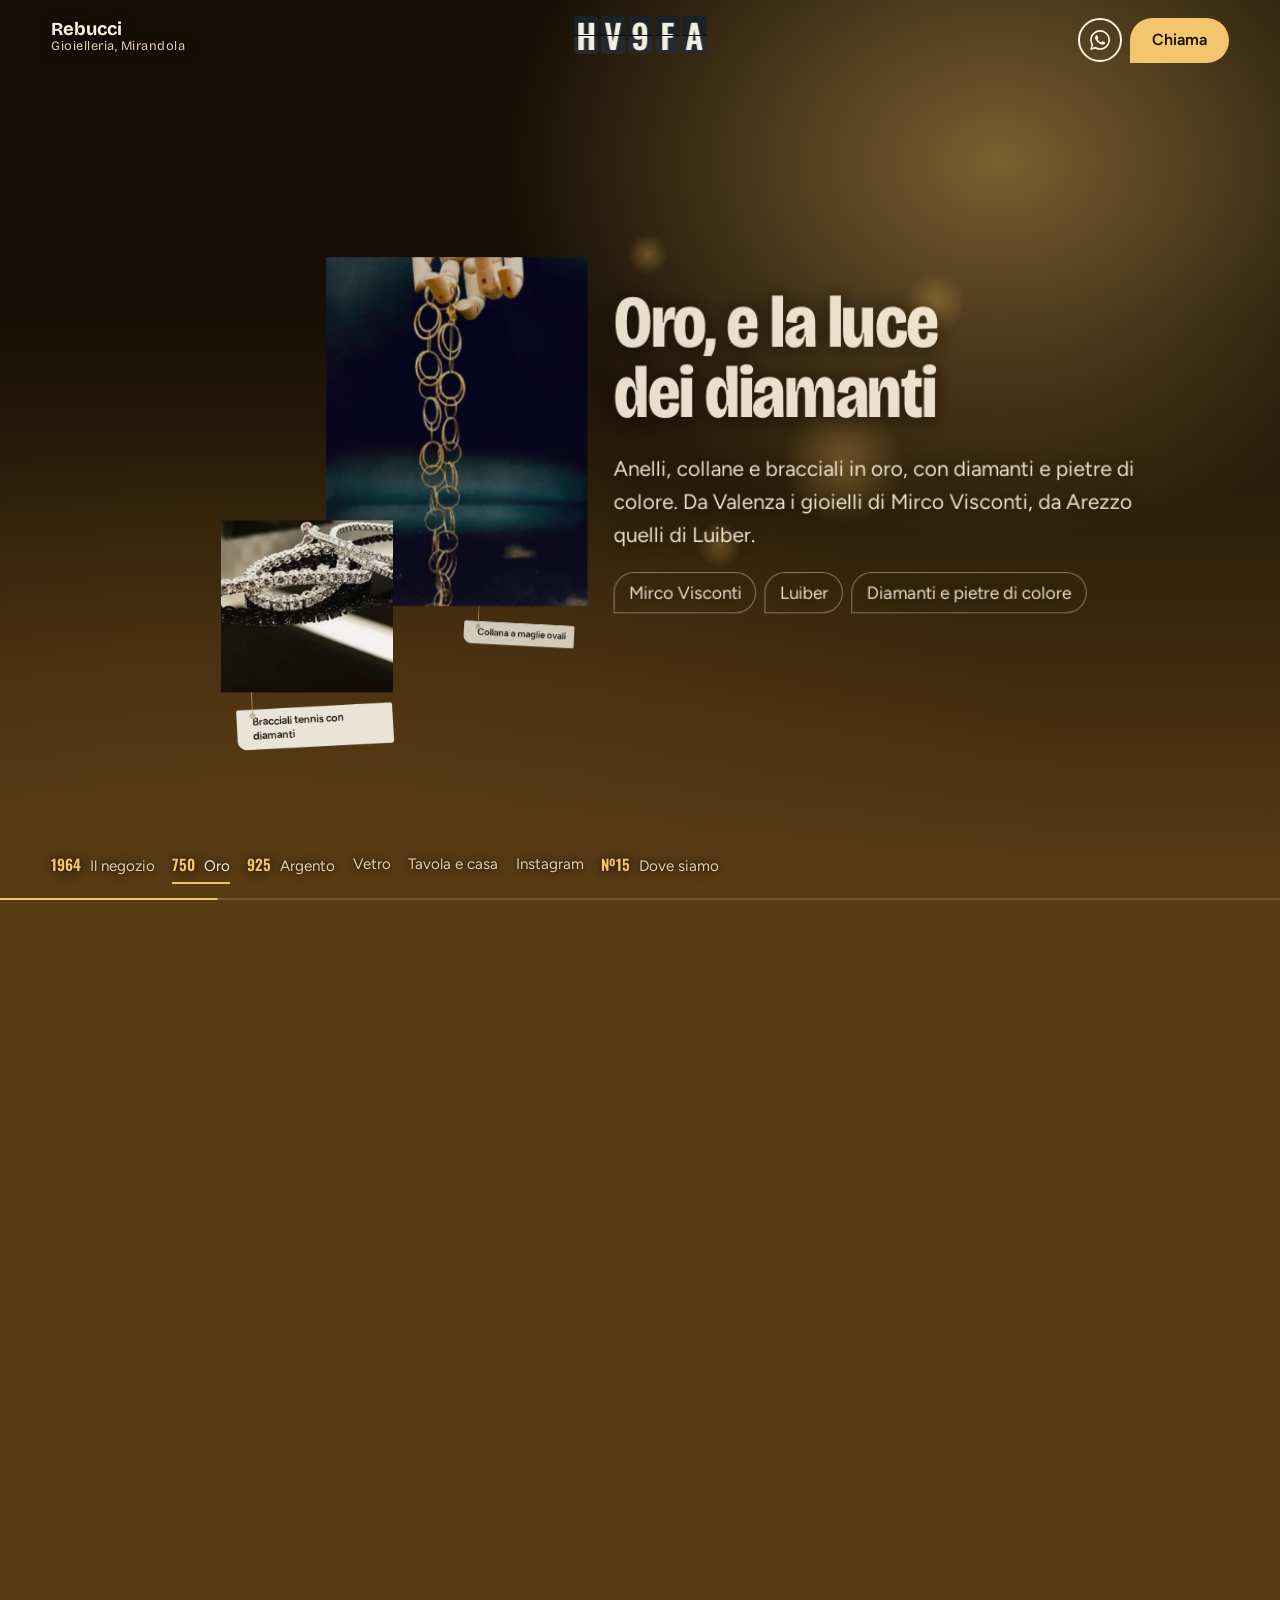
==== commit ee5ee1cf: "Scorrimento molto più fluido anche su computer Misurato su schermo retina: il costo era la sovrappos" ====
--- a/index.html
+++ b/index.html
@@ -30,7 +30,7 @@
 <link rel="stylesheet" href="https://fonts.googleapis.com/css2?family=Bricolage+Grotesque:opsz,wdth,wght@12..96,75..100,400..800&family=Figtree:wght@400;600&family=Oswald:wght@600&display=swap">
 <!-- solo le lettere di "Rebucci" per l'insegna d'ingresso: pochi KB -->
 <link rel="stylesheet" href="https://fonts.googleapis.com/css2?family=Cormorant+Garamond:wght@600&text=Rebucci&display=swap">
-<link rel="stylesheet" href="styles.css?v=15">
+<link rel="stylesheet" href="styles.css?v=23">
 <script type="application/ld+json">
 {
   "@context": "https://schema.org",
@@ -58,7 +58,7 @@
   ]
 }
 </script>
-<script src="script.js?v=15" defer></script>
+<script src="script.js?v=22" defer></script>
 </head>
 <body>
 <!--
@@ -111,13 +111,9 @@
 
 <div class="stage">
   <div class="skies" aria-hidden="true">
+    <!-- due soli cieli: si scambiano i toni e incrociano l'opacità -->
     <div class="sky" data-tone="soglia"></div>
     <div class="sky" data-tone="oro"></div>
-    <div class="sky" data-tone="argento"></div>
-    <div class="sky" data-tone="vetro"></div>
-    <div class="sky" data-tone="tavola"></div>
-    <div class="sky" data-tone="instagram"></div>
-    <div class="sky" data-tone="visita"></div>
   </div>
   <main class="world" id="contenuto" tabindex="-1">
 
--- a/styles.css
+++ b/styles.css
@@ -143,7 +143,7 @@
 .frame { padding: clamp(.6rem, 1.4vw, 1.1rem); background: #132622; border: 2px solid #A67C3D; }
 .frame img { aspect-ratio: 1; outline: 1px solid color-mix(in srgb, #C9A25E 60%, transparent); outline-offset: -8px; }
 #tavola .copy { grid-column: 1 / -1; }
-.photo img { box-shadow: 0 1.4rem 3rem rgba(0, 0, 0, .28); }
+.ricco .photo img { box-shadow: 0 .7rem 1.6rem rgba(0, 0, 0, .3); }
 
 .hours { margin: 1.2rem 0; display: grid; gap: .6rem; }
 .hours div { display: flex; flex-wrap: wrap; justify-content: space-between; gap: .2rem 1.5rem; border-bottom: 1px solid color-mix(in srgb, var(--ink) 30%, transparent); padding-bottom: .5rem; }
@@ -169,6 +169,16 @@
     radial-gradient(55% 60% at 78% 18%, color-mix(in srgb, var(--glow) 45%, transparent), transparent 70%),
     radial-gradient(90% 70% at 20% 100%, color-mix(in srgb, var(--sky-b) 90%, transparent), transparent 75%),
     linear-gradient(180deg, var(--sky-a), var(--sky-a) 35%, var(--sky-b));
+}
+/* grana da velluto: solo se il computer regge (classe .ricco) */
+.ricco .sky {
+  background:
+    linear-gradient(120deg, transparent 30%, rgba(255, 255, 255, .03) 48%, transparent 66%),
+    url("data:image/svg+xml,%3Csvg xmlns='http://www.w3.org/2000/svg' width='220' height='220'%3E%3Cfilter id='n'%3E%3CfeTurbulence type='fractalNoise' baseFrequency='.85' numOctaves='2' stitchTiles='stitch'/%3E%3CfeColorMatrix values='0 0 0 0 1 0 0 0 0 1 0 0 0 0 1 0 0 0 .045 0'/%3E%3C/filter%3E%3Crect width='100%25' height='100%25' filter='url(%23n)'/%3E%3C/svg%3E"),
+    radial-gradient(55% 60% at 78% 18%, color-mix(in srgb, var(--glow) 45%, transparent), transparent 70%),
+    radial-gradient(90% 70% at 20% 100%, color-mix(in srgb, var(--sky-b) 90%, transparent), transparent 75%),
+    linear-gradient(180deg, var(--sky-a), var(--sky-a) 35%, var(--sky-b));
+  background-size: auto, 220px 220px, auto, auto, auto;
 }
 .is-3d .sky:first-child { opacity: 1; }
 /* il mondo non intercetta i clic: li ricevono solo i piani vicini (.is-live) */
@@ -215,8 +225,9 @@
 .glints i:nth-child(6) { left: 58%; top: 80%; width: 9vmin; height: 9vmin; }
 .glints.cool i:nth-child(odd) { background: radial-gradient(circle, color-mix(in srgb, #D8FFF6 55%, transparent), transparent 68%); }
 
-.is-3d .vignette {
-  position: fixed; inset: 0; pointer-events: none; z-index: 5;
+.is-3d .vignette { display: none; }
+.ricco .vignette {
+  display: block; position: fixed; inset: 0; pointer-events: none; z-index: 5;
   background: radial-gradient(120% 90% at 50% 50%, transparent 55%, rgba(3, 6, 10, .55));
 }
 
@@ -291,7 +302,6 @@
   position: absolute; left: 1.2rem; top: calc(100% + 1.4rem); margin: 0;
   min-width: 9rem; max-width: 15rem; padding: .45rem .75rem .5rem 1.25rem;
   background: #F4F0E6; color: #5A503E; border-radius: 3px 3px 3px 12px;
-  box-shadow: 0 .6rem 1.4rem rgba(0, 0, 0, .28);
   opacity: 0; transform: translateY(-.6rem) rotate(-3deg); transform-origin: 1.25rem 0;
   transition: opacity .45s ease, transform .7s cubic-bezier(.2, .8, .2, 1);
 }
@@ -320,10 +330,9 @@
 @property --mx { syntax: "<number>"; inherits: true; initial-value: .3; }
 @property --my { syntax: "<number>"; inherits: true; initial-value: .25; }
 .is-3d .zoom { position: relative; }
-.is-3d .zoom::after {
+.ricco .zoom::after {
   content: ""; position: absolute; inset: 0; pointer-events: none;
-  background: radial-gradient(45% 45% at calc(var(--mx) * 100%) calc(var(--my) * 100%), rgba(255, 255, 255, .32), transparent 70%);
-  mix-blend-mode: overlay;
+  background: radial-gradient(45% 45% at calc(var(--mx) * 100%) calc(var(--my) * 100%), rgba(255, 255, 255, .18), transparent 70%);
 }
 
 /* ---------- Riflesso nel passaggio tra vetrine ---------- */
@@ -331,12 +340,9 @@
 /* vetro appannato: compare solo a metà del passaggio tra due vetrine */
 .is-3d .velo {
   position: fixed; inset: 0; z-index: 6; pointer-events: none; opacity: 0; visibility: hidden;
-  -webkit-backdrop-filter: blur(14px) saturate(.85); backdrop-filter: blur(14px) saturate(.85);
-  background: radial-gradient(120% 100% at 50% 50%, rgba(235, 240, 238, .08), rgba(235, 240, 238, .2));
-}
-/* telefono e touch: niente sfocatura in tempo reale (è la cosa più pesante), solo nebbia */
-@media (hover: none), (pointer: coarse) {
-  .is-3d .velo { -webkit-backdrop-filter: none; backdrop-filter: none; background: radial-gradient(120% 100% at 50% 50%, rgba(214, 222, 219, .42), rgba(214, 222, 219, .62)); }
+  background:
+    radial-gradient(120% 100% at 50% 50%, rgba(226, 233, 230, .35), rgba(226, 233, 230, .62)),
+    linear-gradient(115deg, transparent 30%, rgba(255, 255, 255, .25) 50%, transparent 70%);
 }
 
 /* ---------- Scritta dorata sul vetro d'ingresso ---------- */
@@ -345,8 +351,7 @@
   display: grid; place-content: center; justify-items: center; gap: .6rem; text-align: center;
   background:
     linear-gradient(115deg, transparent 18%, rgba(255, 255, 255, .08) 24%, transparent 31%, transparent 57%, rgba(255, 255, 255, .05) 61%, transparent 66%),
-    radial-gradient(120% 90% at 50% 42%, rgba(10, 24, 20, .8), rgba(4, 10, 9, .95));
-  backdrop-filter: blur(14px);
+    radial-gradient(120% 90% at 50% 42%, rgba(9, 22, 19, .93), rgba(4, 10, 9, .985));
   transform-origin: 50% 45%;
 }
 .insegna {
@@ -386,12 +391,6 @@
   .is-3d .clock { display: none; }
 }
 
-/* Telefono: niente sfocatura a tutto schermo sull'ingresso (pesante), basta un vetro più scuro */
-@media (max-width: 760px), (max-aspect-ratio: 4/5) {
-  .is-3d .ingresso { backdrop-filter: none; background:
-    linear-gradient(115deg, transparent 18%, rgba(255, 255, 255, .07) 24%, transparent 31%),
-    radial-gradient(120% 90% at 50% 42%, rgba(10, 24, 20, .92), rgba(4, 10, 9, .98)); }
-}
 
 /* Link alla versione semplice: solo nella versione in profondità */
 .semplice { margin: .8rem 0 0; font-size: .85rem; }
@@ -408,7 +407,8 @@
 html.is-3d body { background: var(--sky-b); transition: background-color .6s ease; }
 
 /* ---------- Mappa di "Dove siamo" (dati © OpenStreetMap) ---------- */
-.mappa { background: #0E1D19; border: 2px solid #A67C3D; padding: clamp(.45rem, 1vw, .8rem); box-shadow: 0 1.4rem 3rem rgba(0, 0, 0, .3); }
+.mappa { background: #0E1D19; border: 2px solid #A67C3D; padding: clamp(.45rem, 1vw, .8rem); }
+.ricco .mappa { box-shadow: 0 1.4rem 3rem rgba(0, 0, 0, .3); }
 .is-3d .mappa { width: min(34vw, 30rem); }
 .mappa-link { display: block; }
 .mappa-svg { display: block; width: 100%; height: auto; aspect-ratio: 1; background: #0B1714; transition: filter .3s ease; }
@@ -464,19 +464,10 @@
 /* ---------- Gemme che ruotano e catturano la luce ---------- */
 @keyframes gira { from { transform: perspective(700px) rotateY(0deg); } to { transform: perspective(700px) rotateY(360deg); } }
 @keyframes brilla { 0%, 100% { opacity: .55; } 50% { opacity: 1; } }
-.is-3d .gem svg { animation: gira 16s linear infinite, brilla 5s ease-in-out infinite; }
+.ricco .gem svg { animation: gira 16s linear infinite, brilla 5s ease-in-out infinite; }
 .is-3d .gem.small-gem svg { animation-duration: 11s, 3.6s; animation-direction: reverse, normal; }
 .calmo .gem svg { animation: none; }
 
-/* ---------- Velluto sulle vetrine scure ---------- */
-.is-3d .sky:is([data-tone="soglia"], [data-tone="oro"], [data-tone="vetro"], [data-tone="instagram"], [data-tone="visita"])::after {
-  content: ""; position: absolute; inset: 0; pointer-events: none;
-  background:
-    linear-gradient(120deg, transparent 30%, rgba(255, 255, 255, .035) 48%, transparent 66%),
-    url("data:image/svg+xml,%3Csvg xmlns='http://www.w3.org/2000/svg' width='220' height='220'%3E%3Cfilter id='n'%3E%3CfeTurbulence type='fractalNoise' baseFrequency='.85' numOctaves='2' stitchTiles='stitch'/%3E%3CfeColorMatrix values='0 0 0 0 1 0 0 0 0 1 0 0 0 0 1 0 0 0 .5 0'/%3E%3C/filter%3E%3Crect width='100%25' height='100%25' filter='url(%23n)'/%3E%3C/svg%3E");
-  background-size: auto, 220px 220px;
-  opacity: .045; 
-}
 
 /* ---------- Insegna d'ingresso in serif da negozio storico ---------- */
 .insegna {
@@ -495,7 +486,6 @@
     linear-gradient(0deg, transparent 47%, rgba(255, 255, 255, .95) 50%, transparent 53%);
   -webkit-mask: radial-gradient(circle, #000 18%, transparent 68%); mask: radial-gradient(circle, #000 18%, transparent 68%);
   filter: drop-shadow(0 0 5px rgba(255, 240, 200, 1));
-  mix-blend-mode: screen;
   animation: stella 1.2s ease-in-out forwards;
 }
 @keyframes stella {
@@ -546,8 +536,9 @@
 .feed-griglia { list-style: none; margin: 0; padding: 0; display: grid; grid-template-columns: repeat(2, 1fr); gap: clamp(.4rem, 1vw, .75rem); }
 .feed-griglia a {
   position: relative; display: block; overflow: hidden; aspect-ratio: 1;
-  border-radius: 3px; background: #1A1210; box-shadow: 0 1rem 2.4rem rgba(0, 0, 0, .3);
-}
+  border-radius: 3px; background: #1A1210;
+}
+.ricco .feed-griglia a { box-shadow: 0 1rem 2.4rem rgba(0, 0, 0, .3); }
 .feed-griglia img { width: 100%; height: 100%; object-fit: cover; box-shadow: none; transition: transform .8s cubic-bezier(.2, .8, .2, 1); }
 .feed-velo {
   position: absolute; inset: 0; display: grid; place-items: center; color: #FFF3EE;
@@ -582,11 +573,17 @@
 .m-onda {
   position: absolute; left: 50%; top: 50%; width: 14%; aspect-ratio: 1; margin: -7% 0 0 -7%;
   border: 2px solid #F3C56C; border-radius: 50%; background: rgba(243, 197, 108, .18);
-  pointer-events: none; animation: pin 2.4s ease-out infinite;
-}
+  pointer-events: none;
+}
+.ricco .m-onda { animation: pin 2.4s ease-out infinite; }
 /* touch: niente fusioni di colore e filtri sui livelli che si muovono */
 @media (hover: none), (pointer: coarse) {
   .is-3d .zoom::after { display: none; }
-  .stella { filter: none; mix-blend-mode: normal; }
+  .stella { filter: none; }
   .is-3d .chiusura { -webkit-backdrop-filter: none; backdrop-filter: none; }
 }
+
+/* Ombra più morbida sulle foto solo in modalità ricca */
+.ricco .photo img { box-shadow: 0 1.2rem 2.6rem rgba(0, 0, 0, .3); }
+
+.ricco .cartellino { box-shadow: 0 .6rem 1.4rem rgba(0, 0, 0, .28); }
